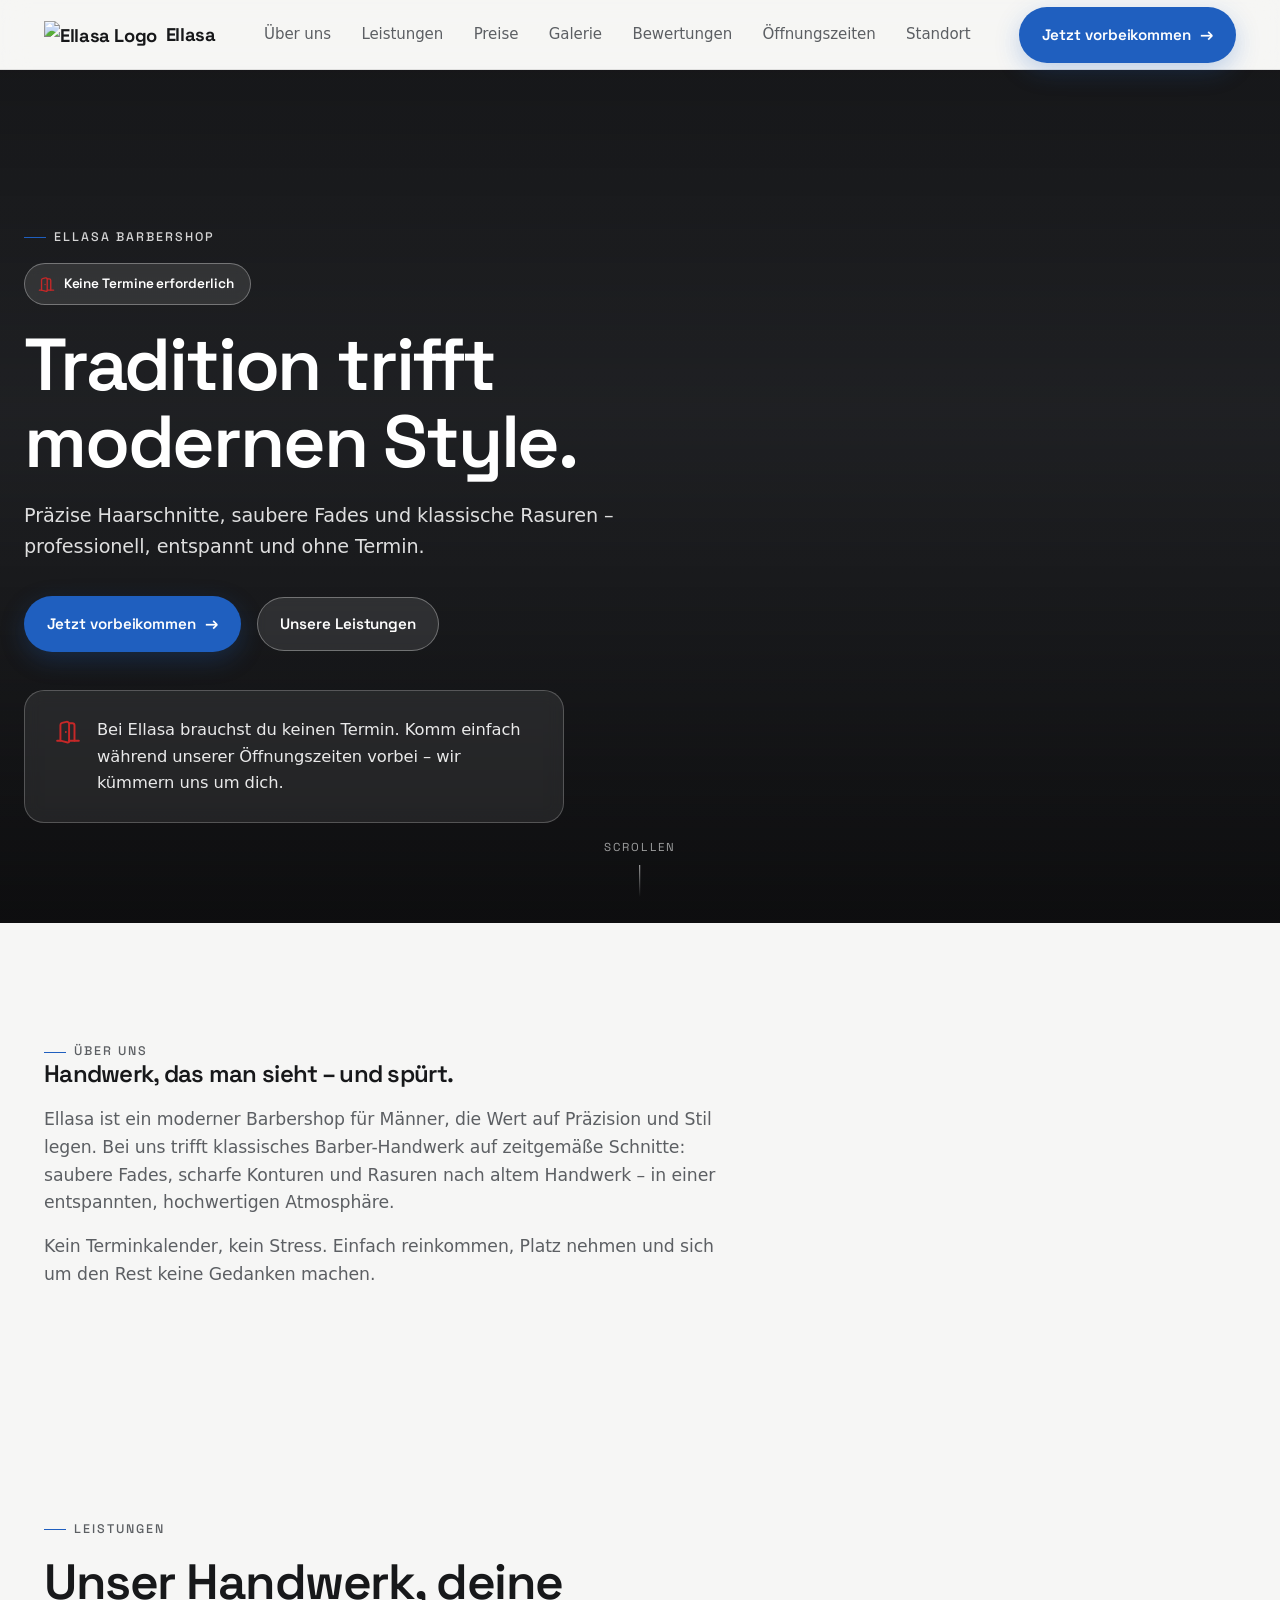
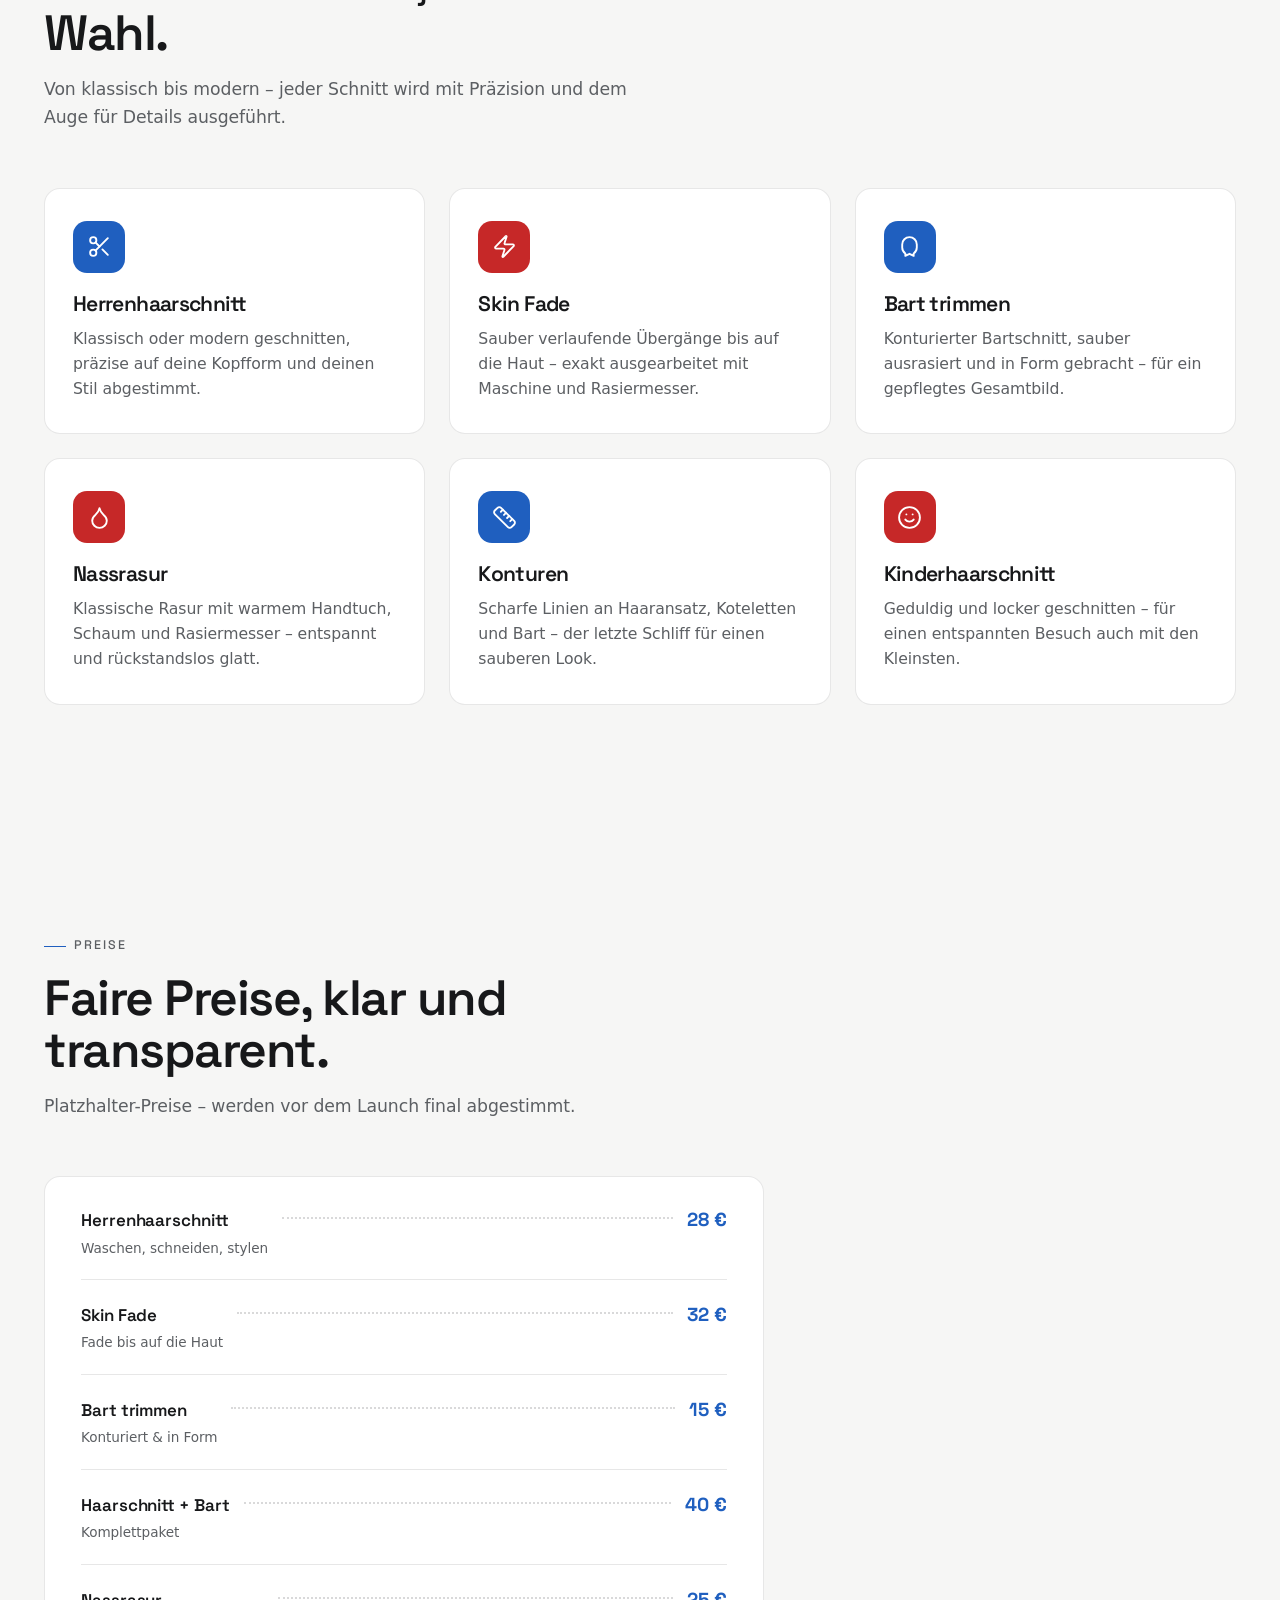
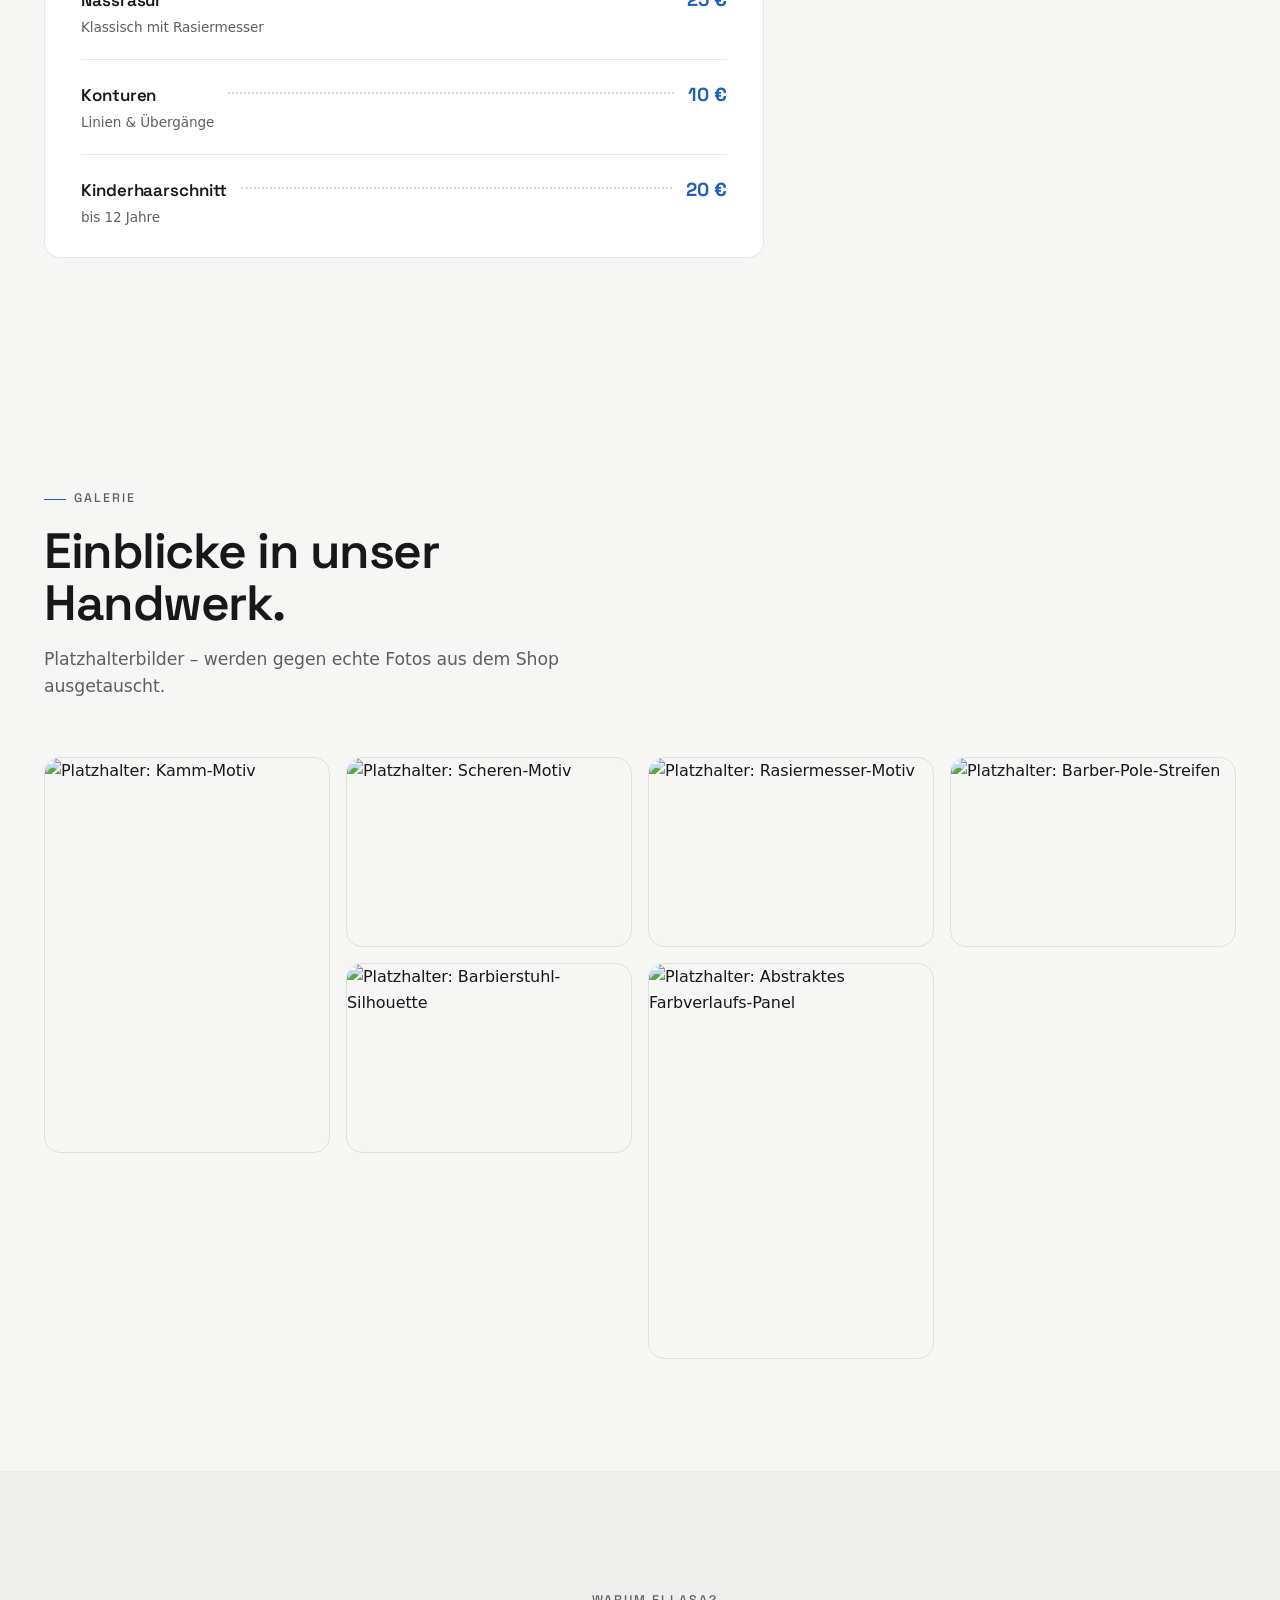
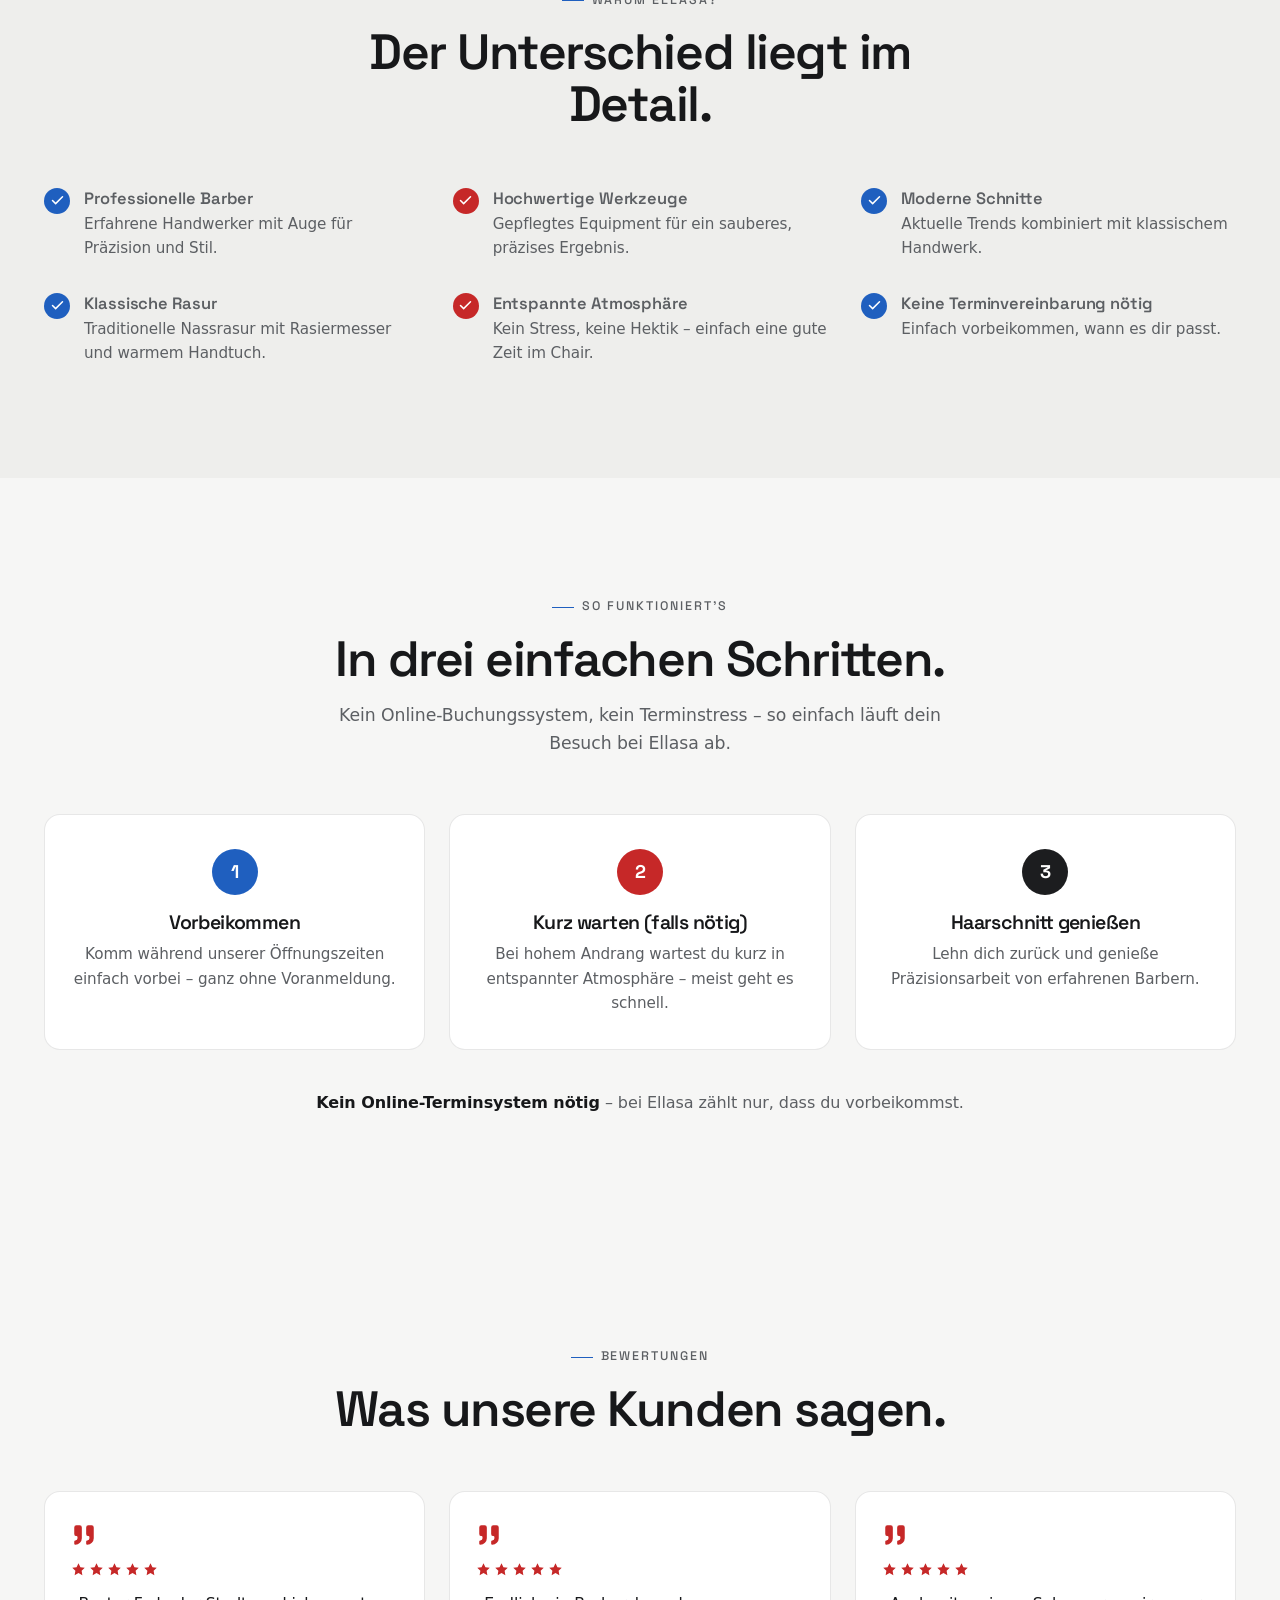
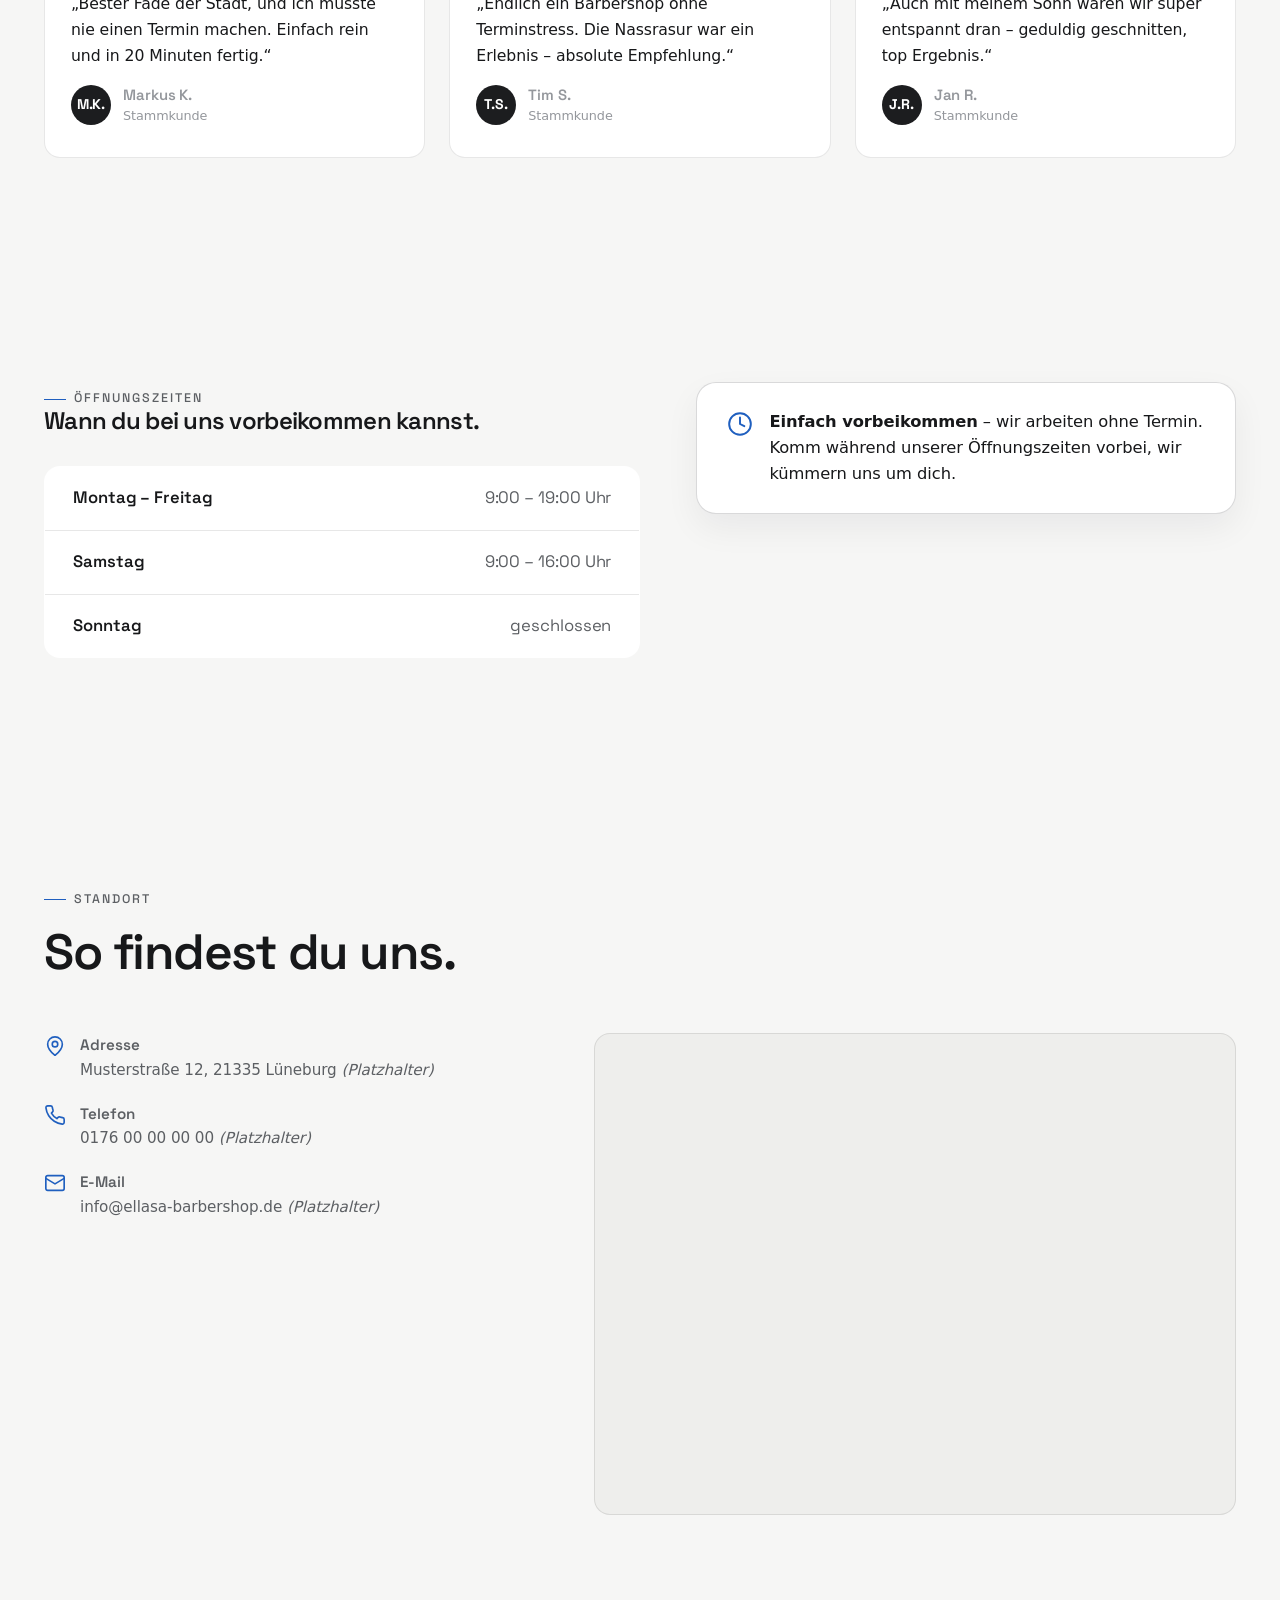
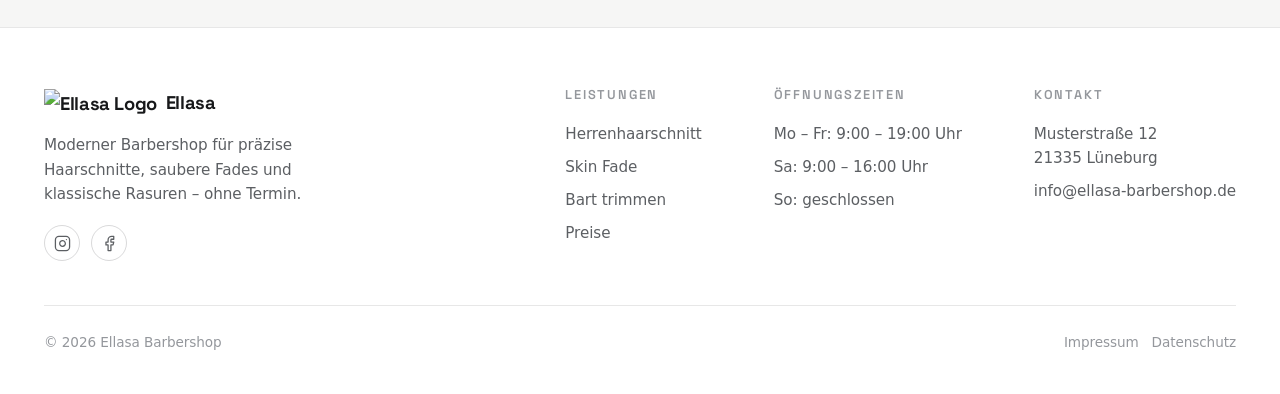
==== index.html @ fc869208 "Add files via upload" ====
<!doctype html>
<html lang="de">
<head>
<meta charset="utf-8" />
<meta name="viewport" content="width=device-width, initial-scale=1" />
<title>Ellasa Barbershop — Tradition trifft modernen Style</title>
<meta name="description" content="Ellasa Barbershop: präzise Haarschnitte, saubere Fades und klassische Rasuren. Professionell, entspannt und ohne Termin — einfach vorbeikommen." />
<!-- Link-only: verhindert, dass Suchmaschinen die Seite listen. Beim offiziellen Launch entfernen. -->
<meta name="robots" content="noindex, nofollow" />

<meta property="og:type" content="website" />
<meta property="og:title" content="Ellasa Barbershop — Tradition trifft modernen Style" />
<meta property="og:description" content="Präzise Haarschnitte, saubere Fades und klassische Rasuren — professionell, entspannt und ohne Termin." />

<link rel="preconnect" href="https://fonts.googleapis.com" />
<link rel="preconnect" href="https://fonts.gstatic.com" crossorigin />
<link href="https://fonts.googleapis.com/css2?family=Space+Grotesk:wght@400;500;600;700&display=swap" rel="stylesheet" />

<link rel="stylesheet" href="styles.css" />
</head>
<body>

<!-- NAV -->
<header class="nav" id="nav">
  <div class="wrap">
    <a href="#top" class="brand" aria-label="Ellasa — Startseite">
      <img class="brand-logo" src="assets/logo.svg" alt="Ellasa Logo" />
      <span>Ellasa</span>
    </a>
    <nav class="nav-links" id="nav-links" aria-label="Hauptnavigation">
      <a href="#ueber">Über uns</a>
      <a href="#leistungen">Leistungen</a>
      <a href="#preise">Preise</a>
      <a href="#galerie">Galerie</a>
      <a href="#bewertungen">Bewertungen</a>
      <a href="#oeffnungszeiten">Öffnungszeiten</a>
      <a href="#standort">Standort</a>
    </nav>
    <div class="nav-cta">
      <a href="#top" class="btn btn-primary" data-magnetic><span>Jetzt vorbeikommen</span> <span class="btn-arrow">&rarr;</span></a>
      <button class="nav-toggle" id="nav-toggle" aria-expanded="false" aria-controls="nav-links" aria-label="Menü öffnen">
        <svg class="icon-menu" viewBox="0 0 24 24" fill="none" stroke="currentColor" stroke-width="2" stroke-linecap="round" stroke-linejoin="round" aria-hidden="true"><line x1="4" y1="6" x2="20" y2="6"/><line x1="4" y1="12" x2="20" y2="12"/><line x1="4" y1="18" x2="20" y2="18"/></svg>
        <svg class="icon-x" viewBox="0 0 24 24" fill="none" stroke="currentColor" stroke-width="2" stroke-linecap="round" stroke-linejoin="round" aria-hidden="true"><line x1="18" y1="6" x2="6" y2="18"/><line x1="6" y1="6" x2="18" y2="18"/></svg>
      </button>
    </div>
  </div>
</header>

<!-- HERO -->
<section class="hero" id="top">
  <!-- Placeholder: replace assets/hero-barber.svg (in styles.css .hero-media) with a real photo -->
  <div class="hero-media" id="hero-media"></div>
  <div class="hero-scrim"></div>
  <div class="hero-content">
    <span class="eyebrow on-dark">Ellasa Barbershop</span>
    <div class="hero-badges">
      <span class="badge-walkin">
        <svg viewBox="0 0 24 24" fill="none" stroke="currentColor" stroke-width="1.9" stroke-linecap="round" stroke-linejoin="round" aria-hidden="true"><path d="M13 4h3a2 2 0 0 1 2 2v14"/><path d="M2 20h3"/><path d="M13 20h9"/><path d="M10 12v.01"/><path d="M13 4.562v16.157a1 1 0 0 1-1.242.97L5 20V5.562a2 2 0 0 1 1.515-1.94l4-1A2 2 0 0 1 13 4.561Z"/></svg>
        Keine Termine erforderlich
      </span>
    </div>
    <h1>Tradition trifft modernen Style.</h1>
    <p class="hero-sub">Präzise Haarschnitte, saubere Fades und klassische Rasuren – professionell, entspannt und ohne Termin.</p>
    <div class="hero-actions">
      <a href="#oeffnungszeiten" class="btn btn-primary" data-magnetic><span>Jetzt vorbeikommen</span> <span class="btn-arrow">&rarr;</span></a>
      <a href="#leistungen" class="btn btn-light">Unsere Leistungen</a>
    </div>
    <div class="callout callout-dark">
      <svg viewBox="0 0 24 24" fill="none" stroke="currentColor" stroke-width="1.8" stroke-linecap="round" stroke-linejoin="round" aria-hidden="true"><path d="M13 4h3a2 2 0 0 1 2 2v14"/><path d="M2 20h3"/><path d="M13 20h9"/><path d="M10 12v.01"/><path d="M13 4.562v16.157a1 1 0 0 1-1.242.97L5 20V5.562a2 2 0 0 1 1.515-1.94l4-1A2 2 0 0 1 13 4.561Z"/></svg>
      <p>Bei Ellasa brauchst du keinen Termin. Komm einfach während unserer Öffnungszeiten vorbei – wir kümmern uns um dich.</p>
    </div>
  </div>
  <div class="hero-scrollcue" aria-hidden="true">Scrollen<span></span></div>
</section>

<!-- ÜBER ELLASA -->
<section id="ueber">
  <div class="wrap">
    <div class="intro-narrow reveal">
      <span class="eyebrow">Über uns</span>
      <h2>Handwerk, das man sieht – und spürt.</h2>
      <p>Ellasa ist ein moderner Barbershop für Männer, die Wert auf Präzision und Stil legen. Bei uns trifft klassisches Barber-Handwerk auf zeitgemäße Schnitte: saubere Fades, scharfe Konturen und Rasuren nach altem Handwerk – in einer entspannten, hochwertigen Atmosphäre.</p>
      <p>Kein Terminkalender, kein Stress. Einfach reinkommen, Platz nehmen und sich um den Rest keine Gedanken machen.</p>
    </div>
  </div>
</section>

<!-- UNSERE LEISTUNGEN -->
<section id="leistungen">
  <div class="wrap">
    <div class="sec-head reveal">
      <span class="eyebrow">Leistungen</span>
      <h2>Unser Handwerk, deine Wahl.</h2>
      <p>Von klassisch bis modern – jeder Schnitt wird mit Präzision und dem Auge für Details ausgeführt.</p>
    </div>
    <div class="services-grid">
      <article class="service-card reveal">
        <div class="icon-tile tile-blue"><svg viewBox="0 0 24 24" fill="none" stroke="currentColor" stroke-width="1.8" stroke-linecap="round" stroke-linejoin="round" aria-hidden="true"><circle cx="6" cy="6" r="3"/><path d="M8.12 8.12 12 12"/><path d="M20 4 8.12 15.88"/><circle cx="6" cy="18" r="3"/><path d="M14.8 14.8 20 20"/></svg></div>
        <h3>Herrenhaarschnitt</h3>
        <p>Klassisch oder modern geschnitten, präzise auf deine Kopfform und deinen Stil abgestimmt.</p>
      </article>
      <article class="service-card reveal">
        <div class="icon-tile tile-red"><svg viewBox="0 0 24 24" fill="none" stroke="currentColor" stroke-width="1.8" stroke-linecap="round" stroke-linejoin="round" aria-hidden="true"><path d="M4 14a1 1 0 0 1-.78-1.63l9.9-10.2a.5.5 0 0 1 .86.46l-1.92 6.02A1 1 0 0 0 13 10h7a1 1 0 0 1 .78 1.63l-9.9 10.2a.5.5 0 0 1-.86-.46l1.92-6.02A1 1 0 0 0 11 14z"/></svg></div>
        <h3>Skin Fade</h3>
        <p>Sauber verlaufende Übergänge bis auf die Haut – exakt ausgearbeitet mit Maschine und Rasiermesser.</p>
      </article>
      <article class="service-card reveal">
        <div class="icon-tile tile-blue"><svg viewBox="0 0 24 24" fill="none" stroke="currentColor" stroke-width="1.8" stroke-linecap="round" stroke-linejoin="round" aria-hidden="true"><path d="M12 3a7 7 0 0 1 7 7v3a7 7 0 0 1-3 5.74V21l-4-2-4 2v-2.26A7 7 0 0 1 5 13v-3a7 7 0 0 1 7-7Z"/></svg></div>
        <h3>Bart trimmen</h3>
        <p>Konturierter Bartschnitt, sauber ausrasiert und in Form gebracht – für ein gepflegtes Gesamtbild.</p>
      </article>
      <article class="service-card reveal">
        <div class="icon-tile tile-red"><svg viewBox="0 0 24 24" fill="none" stroke="currentColor" stroke-width="1.8" stroke-linecap="round" stroke-linejoin="round" aria-hidden="true"><path d="M12 22a7 7 0 0 0 7-7c0-2-1-3.9-3-5.5s-3.5-4-4-6.5c-.5 2.5-2 4.9-4 6.5C6 11.1 5 13 5 15a7 7 0 0 0 7 7z"/></svg></div>
        <h3>Nassrasur</h3>
        <p>Klassische Rasur mit warmem Handtuch, Schaum und Rasiermesser – entspannt und rückstandslos glatt.</p>
      </article>
      <article class="service-card reveal">
        <div class="icon-tile tile-blue"><svg viewBox="0 0 24 24" fill="none" stroke="currentColor" stroke-width="1.8" stroke-linecap="round" stroke-linejoin="round" aria-hidden="true"><path d="M21.3 15.3a2.4 2.4 0 0 1 0 3.4l-2.6 2.6a2.4 2.4 0 0 1-3.4 0L2.7 8.7a2.4 2.4 0 0 1 0-3.4l2.6-2.6a2.4 2.4 0 0 1 3.4 0Z"/><path d="m14.5 12.5 2-2"/><path d="m11.5 9.5 2-2"/><path d="m8.5 6.5 2-2"/><path d="m17.5 15.5 2-2"/></svg></div>
        <h3>Konturen</h3>
        <p>Scharfe Linien an Haaransatz, Koteletten und Bart – der letzte Schliff für einen sauberen Look.</p>
      </article>
      <article class="service-card reveal">
        <div class="icon-tile tile-red"><svg viewBox="0 0 24 24" fill="none" stroke="currentColor" stroke-width="1.8" stroke-linecap="round" stroke-linejoin="round" aria-hidden="true"><circle cx="12" cy="12" r="10"/><path d="M8 14s1.5 2 4 2 4-2 4-2"/><line x1="9" y1="9" x2="9.01" y2="9"/><line x1="15" y1="9" x2="15.01" y2="9"/></svg></div>
        <h3>Kinderhaarschnitt</h3>
        <p>Geduldig und locker geschnitten – für einen entspannten Besuch auch mit den Kleinsten.</p>
      </article>
    </div>
  </div>
</section>

<!-- PREISE -->
<section id="preise">
  <div class="wrap">
    <div class="sec-head reveal">
      <span class="eyebrow">Preise</span>
      <h2>Faire Preise, klar und transparent.</h2>
      <p>Platzhalter-Preise – werden vor dem Launch final abgestimmt.</p>
    </div>
    <div class="price-list reveal">
      <div class="price-row">
        <span class="price-name">Herrenhaarschnitt<small>Waschen, schneiden, stylen</small></span>
        <span class="price-fill"></span>
        <span class="price-amount">28 €</span>
      </div>
      <div class="price-row">
        <span class="price-name">Skin Fade<small>Fade bis auf die Haut</small></span>
        <span class="price-fill"></span>
        <span class="price-amount">32 €</span>
      </div>
      <div class="price-row">
        <span class="price-name">Bart trimmen<small>Konturiert &amp; in Form</small></span>
        <span class="price-fill"></span>
        <span class="price-amount">15 €</span>
      </div>
      <div class="price-row">
        <span class="price-name">Haarschnitt + Bart<small>Komplettpaket</small></span>
        <span class="price-fill"></span>
        <span class="price-amount">40 €</span>
      </div>
      <div class="price-row">
        <span class="price-name">Nassrasur<small>Klassisch mit Rasiermesser</small></span>
        <span class="price-fill"></span>
        <span class="price-amount">25 €</span>
      </div>
      <div class="price-row">
        <span class="price-name">Konturen<small>Linien &amp; Übergänge</small></span>
        <span class="price-fill"></span>
        <span class="price-amount">10 €</span>
      </div>
      <div class="price-row">
        <span class="price-name">Kinderhaarschnitt<small>bis 12 Jahre</small></span>
        <span class="price-fill"></span>
        <span class="price-amount">20 €</span>
      </div>
    </div>
  </div>
</section>

<!-- GALERIE -->
<section id="galerie">
  <div class="wrap">
    <div class="sec-head reveal">
      <span class="eyebrow">Galerie</span>
      <h2>Einblicke in unser Handwerk.</h2>
      <p>Platzhalterbilder – werden gegen echte Fotos aus dem Shop ausgetauscht.</p>
    </div>
    <!-- Placeholder: swap assets/gallery-1.svg … gallery-6.svg for real photography -->
    <div class="gallery-grid reveal">
      <img class="gallery-item" src="assets/gallery-1.svg" alt="Platzhalter: Kamm-Motiv" loading="lazy" />
      <img class="gallery-item" src="assets/gallery-2.svg" alt="Platzhalter: Scheren-Motiv" loading="lazy" />
      <img class="gallery-item" src="assets/gallery-3.svg" alt="Platzhalter: Rasiermesser-Motiv" loading="lazy" />
      <img class="gallery-item" src="assets/gallery-4.svg" alt="Platzhalter: Barber-Pole-Streifen" loading="lazy" />
      <img class="gallery-item" src="assets/gallery-5.svg" alt="Platzhalter: Barbierstuhl-Silhouette" loading="lazy" />
      <img class="gallery-item" src="assets/gallery-6.svg" alt="Platzhalter: Abstraktes Farbverlaufs-Panel" loading="lazy" />
    </div>
  </div>
</section>

<!-- WARUM ELLASA -->
<section id="warum" class="band-light">
  <div class="wrap">
    <div class="sec-head center reveal">
      <span class="eyebrow">Warum Ellasa?</span>
      <h2>Der Unterschied liegt im Detail.</h2>
    </div>
    <div class="benefit-grid">
      <div class="benefit reveal">
        <span class="tick"><svg viewBox="0 0 24 24" fill="none" stroke="currentColor" stroke-width="2.4" stroke-linecap="round" stroke-linejoin="round" aria-hidden="true"><path d="M20 6 9 17l-5-5"/></svg></span>
        <span><b>Professionelle Barber</b><span>Erfahrene Handwerker mit Auge für Präzision und Stil.</span></span>
      </div>
      <div class="benefit reveal">
        <span class="tick"><svg viewBox="0 0 24 24" fill="none" stroke="currentColor" stroke-width="2.4" stroke-linecap="round" stroke-linejoin="round" aria-hidden="true"><path d="M20 6 9 17l-5-5"/></svg></span>
        <span><b>Hochwertige Werkzeuge</b><span>Gepflegtes Equipment für ein sauberes, präzises Ergebnis.</span></span>
      </div>
      <div class="benefit reveal">
        <span class="tick"><svg viewBox="0 0 24 24" fill="none" stroke="currentColor" stroke-width="2.4" stroke-linecap="round" stroke-linejoin="round" aria-hidden="true"><path d="M20 6 9 17l-5-5"/></svg></span>
        <span><b>Moderne Schnitte</b><span>Aktuelle Trends kombiniert mit klassischem Handwerk.</span></span>
      </div>
      <div class="benefit reveal">
        <span class="tick"><svg viewBox="0 0 24 24" fill="none" stroke="currentColor" stroke-width="2.4" stroke-linecap="round" stroke-linejoin="round" aria-hidden="true"><path d="M20 6 9 17l-5-5"/></svg></span>
        <span><b>Klassische Rasur</b><span>Traditionelle Nassrasur mit Rasiermesser und warmem Handtuch.</span></span>
      </div>
      <div class="benefit reveal">
        <span class="tick"><svg viewBox="0 0 24 24" fill="none" stroke="currentColor" stroke-width="2.4" stroke-linecap="round" stroke-linejoin="round" aria-hidden="true"><path d="M20 6 9 17l-5-5"/></svg></span>
        <span><b>Entspannte Atmosphäre</b><span>Kein Stress, keine Hektik – einfach eine gute Zeit im Chair.</span></span>
      </div>
      <div class="benefit reveal">
        <span class="tick"><svg viewBox="0 0 24 24" fill="none" stroke="currentColor" stroke-width="2.4" stroke-linecap="round" stroke-linejoin="round" aria-hidden="true"><path d="M20 6 9 17l-5-5"/></svg></span>
        <span><b>Keine Terminvereinbarung nötig</b><span>Einfach vorbeikommen, wann es dir passt.</span></span>
      </div>
    </div>
  </div>
</section>

<!-- SO FUNKTIONIERT'S -->
<section id="ablauf">
  <div class="wrap">
    <div class="sec-head center reveal">
      <span class="eyebrow">So funktioniert's</span>
      <h2>In drei einfachen Schritten.</h2>
      <p>Kein Online-Buchungssystem, kein Terminstress – so einfach läuft dein Besuch bei Ellasa ab.</p>
    </div>
    <div class="steps-grid">
      <div class="step reveal">
        <div class="step-num">1</div>
        <h3>Vorbeikommen</h3>
        <p>Komm während unserer Öffnungszeiten einfach vorbei – ganz ohne Voranmeldung.</p>
      </div>
      <div class="step reveal">
        <div class="step-num">2</div>
        <h3>Kurz warten (falls nötig)</h3>
        <p>Bei hohem Andrang wartest du kurz in entspannter Atmosphäre – meist geht es schnell.</p>
      </div>
      <div class="step reveal">
        <div class="step-num">3</div>
        <h3>Haarschnitt genießen</h3>
        <p>Lehn dich zurück und genieße Präzisionsarbeit von erfahrenen Barbern.</p>
      </div>
    </div>
    <p class="steps-note reveal"><strong>Kein Online-Terminsystem nötig</strong> – bei Ellasa zählt nur, dass du vorbeikommst.</p>
  </div>
</section>

<!-- KUNDENBEWERTUNGEN -->
<section id="bewertungen">
  <div class="wrap">
    <div class="sec-head center reveal">
      <span class="eyebrow">Bewertungen</span>
      <h2>Was unsere Kunden sagen.</h2>
    </div>
    <div class="testimonial-grid">
      <article class="testimonial-card reveal">
        <svg class="quote-mark" viewBox="0 0 24 24" fill="currentColor" aria-hidden="true"><path d="M16 3a2 2 0 0 0-2 2v6a2 2 0 0 0 2 2 1 1 0 0 1 1 1v1a2 2 0 0 1-2 2 1 1 0 0 0-1 1v2a1 1 0 0 0 1 1 6 6 0 0 0 6-6V5a2 2 0 0 0-2-2z"/><path d="M5 3a2 2 0 0 0-2 2v6a2 2 0 0 0 2 2 1 1 0 0 1 1 1v1a2 2 0 0 1-2 2 1 1 0 0 0-1 1v2a1 1 0 0 0 1 1 6 6 0 0 0 6-6V5a2 2 0 0 0-2-2z"/></svg>
        <div class="stars" aria-hidden="true">
          <svg viewBox="0 0 24 24"><polygon points="12 2 15.09 8.26 22 9.27 17 14.14 18.18 21.02 12 17.77 5.82 21.02 7 14.14 2 9.27 8.91 8.26 12 2"/></svg>
          <svg viewBox="0 0 24 24"><polygon points="12 2 15.09 8.26 22 9.27 17 14.14 18.18 21.02 12 17.77 5.82 21.02 7 14.14 2 9.27 8.91 8.26 12 2"/></svg>
          <svg viewBox="0 0 24 24"><polygon points="12 2 15.09 8.26 22 9.27 17 14.14 18.18 21.02 12 17.77 5.82 21.02 7 14.14 2 9.27 8.91 8.26 12 2"/></svg>
          <svg viewBox="0 0 24 24"><polygon points="12 2 15.09 8.26 22 9.27 17 14.14 18.18 21.02 12 17.77 5.82 21.02 7 14.14 2 9.27 8.91 8.26 12 2"/></svg>
          <svg viewBox="0 0 24 24"><polygon points="12 2 15.09 8.26 22 9.27 17 14.14 18.18 21.02 12 17.77 5.82 21.02 7 14.14 2 9.27 8.91 8.26 12 2"/></svg>
        </div>
        <p class="quote">„Bester Fade der Stadt, und ich musste nie einen Termin machen. Einfach rein und in 20 Minuten fertig.“</p>
        <div class="testimonial-author">
          <span class="avatar">M.K.</span>
          <span><b>Markus K.</b><span>Stammkunde</span></span>
        </div>
      </article>
      <article class="testimonial-card reveal">
        <svg class="quote-mark" viewBox="0 0 24 24" fill="currentColor" aria-hidden="true"><path d="M16 3a2 2 0 0 0-2 2v6a2 2 0 0 0 2 2 1 1 0 0 1 1 1v1a2 2 0 0 1-2 2 1 1 0 0 0-1 1v2a1 1 0 0 0 1 1 6 6 0 0 0 6-6V5a2 2 0 0 0-2-2z"/><path d="M5 3a2 2 0 0 0-2 2v6a2 2 0 0 0 2 2 1 1 0 0 1 1 1v1a2 2 0 0 1-2 2 1 1 0 0 0-1 1v2a1 1 0 0 0 1 1 6 6 0 0 0 6-6V5a2 2 0 0 0-2-2z"/></svg>
        <div class="stars" aria-hidden="true">
          <svg viewBox="0 0 24 24"><polygon points="12 2 15.09 8.26 22 9.27 17 14.14 18.18 21.02 12 17.77 5.82 21.02 7 14.14 2 9.27 8.91 8.26 12 2"/></svg>
          <svg viewBox="0 0 24 24"><polygon points="12 2 15.09 8.26 22 9.27 17 14.14 18.18 21.02 12 17.77 5.82 21.02 7 14.14 2 9.27 8.91 8.26 12 2"/></svg>
          <svg viewBox="0 0 24 24"><polygon points="12 2 15.09 8.26 22 9.27 17 14.14 18.18 21.02 12 17.77 5.82 21.02 7 14.14 2 9.27 8.91 8.26 12 2"/></svg>
          <svg viewBox="0 0 24 24"><polygon points="12 2 15.09 8.26 22 9.27 17 14.14 18.18 21.02 12 17.77 5.82 21.02 7 14.14 2 9.27 8.91 8.26 12 2"/></svg>
          <svg viewBox="0 0 24 24"><polygon points="12 2 15.09 8.26 22 9.27 17 14.14 18.18 21.02 12 17.77 5.82 21.02 7 14.14 2 9.27 8.91 8.26 12 2"/></svg>
        </div>
        <p class="quote">„Endlich ein Barbershop ohne Terminstress. Die Nassrasur war ein Erlebnis – absolute Empfehlung.“</p>
        <div class="testimonial-author">
          <span class="avatar">T.S.</span>
          <span><b>Tim S.</b><span>Stammkunde</span></span>
        </div>
      </article>
      <article class="testimonial-card reveal">
        <svg class="quote-mark" viewBox="0 0 24 24" fill="currentColor" aria-hidden="true"><path d="M16 3a2 2 0 0 0-2 2v6a2 2 0 0 0 2 2 1 1 0 0 1 1 1v1a2 2 0 0 1-2 2 1 1 0 0 0-1 1v2a1 1 0 0 0 1 1 6 6 0 0 0 6-6V5a2 2 0 0 0-2-2z"/><path d="M5 3a2 2 0 0 0-2 2v6a2 2 0 0 0 2 2 1 1 0 0 1 1 1v1a2 2 0 0 1-2 2 1 1 0 0 0-1 1v2a1 1 0 0 0 1 1 6 6 0 0 0 6-6V5a2 2 0 0 0-2-2z"/></svg>
        <div class="stars" aria-hidden="true">
          <svg viewBox="0 0 24 24"><polygon points="12 2 15.09 8.26 22 9.27 17 14.14 18.18 21.02 12 17.77 5.82 21.02 7 14.14 2 9.27 8.91 8.26 12 2"/></svg>
          <svg viewBox="0 0 24 24"><polygon points="12 2 15.09 8.26 22 9.27 17 14.14 18.18 21.02 12 17.77 5.82 21.02 7 14.14 2 9.27 8.91 8.26 12 2"/></svg>
          <svg viewBox="0 0 24 24"><polygon points="12 2 15.09 8.26 22 9.27 17 14.14 18.18 21.02 12 17.77 5.82 21.02 7 14.14 2 9.27 8.91 8.26 12 2"/></svg>
          <svg viewBox="0 0 24 24"><polygon points="12 2 15.09 8.26 22 9.27 17 14.14 18.18 21.02 12 17.77 5.82 21.02 7 14.14 2 9.27 8.91 8.26 12 2"/></svg>
          <svg viewBox="0 0 24 24"><polygon points="12 2 15.09 8.26 22 9.27 17 14.14 18.18 21.02 12 17.77 5.82 21.02 7 14.14 2 9.27 8.91 8.26 12 2"/></svg>
        </div>
        <p class="quote">„Auch mit meinem Sohn waren wir super entspannt dran – geduldig geschnitten, top Ergebnis.“</p>
        <div class="testimonial-author">
          <span class="avatar">J.R.</span>
          <span><b>Jan R.</b><span>Stammkunde</span></span>
        </div>
      </article>
    </div>
  </div>
</section>

<!-- ÖFFNUNGSZEITEN -->
<section id="oeffnungszeiten">
  <div class="wrap">
    <div class="hours-layout">
      <div class="reveal">
        <span class="eyebrow">Öffnungszeiten</span>
        <h2>Wann du bei uns vorbeikommen kannst.</h2>
        <table class="hours-table" style="margin-top:2rem">
          <tr><td>Montag – Freitag</td><td>9:00 – 19:00 Uhr</td></tr>
          <tr><td>Samstag</td><td>9:00 – 16:00 Uhr</td></tr>
          <tr><td>Sonntag</td><td>geschlossen</td></tr>
        </table>
      </div>
      <div class="callout callout-light reveal">
        <svg viewBox="0 0 24 24" fill="none" stroke="currentColor" stroke-width="1.8" stroke-linecap="round" stroke-linejoin="round" aria-hidden="true"><circle cx="12" cy="12" r="10"/><polyline points="12 6 12 12 16 14"/></svg>
        <p><strong>Einfach vorbeikommen</strong> – wir arbeiten ohne Termin. Komm während unserer Öffnungszeiten vorbei, wir kümmern uns um dich.</p>
      </div>
    </div>
  </div>
</section>

<!-- STANDORT -->
<section id="standort">
  <div class="wrap">
    <div class="sec-head reveal">
      <span class="eyebrow">Standort</span>
      <h2>So findest du uns.</h2>
    </div>
    <div class="location-layout">
      <div class="location-info reveal">
        <div class="row">
          <svg viewBox="0 0 24 24" fill="none" stroke="currentColor" stroke-width="1.8" stroke-linecap="round" stroke-linejoin="round" aria-hidden="true"><path d="M20 10c0 4.993-5.539 10.193-7.399 11.799a1 1 0 0 1-1.202 0C9.539 20.193 4 14.993 4 10a8 8 0 0 1 16 0"/><circle cx="12" cy="10" r="3"/></svg>
          <span><b>Adresse</b><span>Musterstraße 12, 21335 Lüneburg <em>(Platzhalter)</em></span></span>
        </div>
        <div class="row">
          <svg viewBox="0 0 24 24" fill="none" stroke="currentColor" stroke-width="1.8" stroke-linecap="round" stroke-linejoin="round" aria-hidden="true"><path d="M22 16.92v3a2 2 0 0 1-2.18 2 19.79 19.79 0 0 1-8.63-3.07 19.5 19.5 0 0 1-6-6 19.79 19.79 0 0 1-3.07-8.67A2 2 0 0 1 4.11 2h3a2 2 0 0 1 2 1.72c.13.96.36 1.9.7 2.81a2 2 0 0 1-.45 2.11L8.09 9.91a16 16 0 0 0 6 6l1.27-1.27a2 2 0 0 1 2.11-.45c.9.34 1.85.57 2.81.7A2 2 0 0 1 22 16.92Z"/></svg>
          <span><b>Telefon</b><span>0176 00 00 00 00 <em>(Platzhalter)</em></span></span>
        </div>
        <div class="row">
          <svg viewBox="0 0 24 24" fill="none" stroke="currentColor" stroke-width="1.8" stroke-linecap="round" stroke-linejoin="round" aria-hidden="true"><rect x="2" y="4" width="20" height="16" rx="2"/><path d="m22 7-10 6L2 7"/></svg>
          <span><b>E-Mail</b><span>info@ellasa-barbershop.de <em>(Platzhalter)</em></span></span>
        </div>
      </div>
      <!-- Placeholder: replace query in the Maps URL with the real address once available -->
      <div class="map-embed reveal">
        <iframe src="https://www.google.com/maps?q=Musterstra%C3%9Fe+12,+21335+L%C3%BCneburg&output=embed" title="Standort von Ellasa Barbershop" loading="lazy" referrerpolicy="no-referrer-when-downgrade"></iframe>
      </div>
    </div>
  </div>
</section>

<!-- FOOTER -->
<footer>
  <div class="wrap">
    <div class="foot-top">
      <div class="foot-brand">
        <a href="#top" class="brand" aria-label="Ellasa — Startseite">
          <img class="brand-logo" src="assets/logo.svg" alt="Ellasa Logo" />
          <span>Ellasa</span>
        </a>
        <p>Moderner Barbershop für präzise Haarschnitte, saubere Fades und klassische Rasuren – ohne Termin.</p>
        <div class="foot-social">
          <a href="#" rel="noopener" aria-label="Ellasa auf Instagram"><svg viewBox="0 0 24 24" fill="none" stroke="currentColor" stroke-width="1.8" stroke-linecap="round" stroke-linejoin="round" aria-hidden="true"><rect x="2" y="2" width="20" height="20" rx="5" ry="5"/><path d="M16 11.37A4 4 0 1 1 12.63 8 4 4 0 0 1 16 11.37z"/><line x1="17.5" y1="6.5" x2="17.51" y2="6.5"/></svg></a>
          <a href="#" rel="noopener" aria-label="Ellasa auf Facebook"><svg viewBox="0 0 24 24" fill="none" stroke="currentColor" stroke-width="1.8" stroke-linecap="round" stroke-linejoin="round" aria-hidden="true"><path d="M18 2h-3a5 5 0 0 0-5 5v3H7v4h3v8h4v-8h3l1-4h-4V7a1 1 0 0 1 1-1h3z"/></svg></a>
        </div>
      </div>
      <div class="foot-cols">
        <div class="foot-col">
          <h4>Leistungen</h4>
          <a href="#leistungen">Herrenhaarschnitt</a>
          <a href="#leistungen">Skin Fade</a>
          <a href="#leistungen">Bart trimmen</a>
          <a href="#preise">Preise</a>
        </div>
        <div class="foot-col">
          <h4>Öffnungszeiten</h4>
          <p>Mo – Fr: 9:00 – 19:00 Uhr</p>
          <p>Sa: 9:00 – 16:00 Uhr</p>
          <p>So: geschlossen</p>
        </div>
        <div class="foot-col">
          <h4>Kontakt</h4>
          <p>Musterstraße 12<br>21335 Lüneburg</p>
          <a href="mailto:info@ellasa-barbershop.de">info@ellasa-barbershop.de</a>
        </div>
      </div>
    </div>
    <div class="foot-bottom">
      <span>© 2026 Ellasa Barbershop</span>
      <span><a href="impressum.html">Impressum</a> &nbsp; <a href="datenschutz.html">Datenschutz</a></span>
    </div>
  </div>
</footer>

<script src="app.js"></script>
</body>
</html>
---- styles.css ----
/* ============================================================
   Ellasa — Barbershop
   Design system (forked from the house style used across the sites,
   see bahn-bildung-nord/styles.css).
   Theme: LIGHT page, DARK hero only — every other section is light.
   Accents: TWO — barber-blue is the PRIMARY accent used everywhere
   siblings use their one accent (buttons, links, focus, eyebrow rule).
   barber-red is a SECONDARY, sparing highlight used only at named
   touchpoints (alternating icon-tiles, step numbers, star ratings,
   quote marks) — never as a page-wide recurring color.
   Fonts: Space Grotesk (display) + system sans (body).
   ============================================================ */

:root{
  --bg:          #f6f6f5;   /* light neutral off-white — page body */
  --bg-2:        #ffffff;   /* elevated surface / cards */
  --bg-3:        #eeeeec;   /* tinted light band */
  --ink:         #1c1d1f;   /* anthracite — hero + footer-brand only */
  --text:        #17181a;
  --muted:       #5c5f63;
  --muted-2:     #94979c;
  --line:        rgba(23,24,26,.10);
  --line-2:      rgba(23,24,26,.16);

  --accent:      #1F5FBF;   /* barber-blue — primary accent */
  --accent-hover:#184b96;
  --accent-ink:  #ffffff;

  --accent-2:      #C62828; /* barber-red — secondary, sparing accent */
  --accent-2-hover:#a81f1f;
  --accent-2-ink:  #ffffff;

  --steel:       #2b2d31;   /* deep steel for hero texture */
  --radius:      16px;
  --radius-sm:   10px;
  --maxw:        1240px;
  --ease:        cubic-bezier(.16,1,.3,1);
  --sans:        system-ui, -apple-system, "Segoe UI", Roboto, Helvetica, Arial, sans-serif;
  --display:     "Space Grotesk", var(--sans);
}

*{ box-sizing:border-box; }
html{ scroll-behavior:smooth; -webkit-text-size-adjust:100%; }
body{
  margin:0; background:var(--bg); color:var(--text);
  font-family:var(--sans); font-size:16px; line-height:1.6; letter-spacing:-.005em;
  -webkit-font-smoothing:antialiased; overflow-x:hidden;
}
h1,h2,h3,h4{ font-family:var(--display); font-weight:600; line-height:1.04; letter-spacing:-.03em; margin:0; }
p{ margin:0; }
a{ color:inherit; text-decoration:none; }
img,svg,video,iframe{ display:block; max-width:100%; }
.wrap{ width:100%; max-width:var(--maxw); margin:0 auto; padding:0 24px; }
.muted{ color:var(--muted); }
.accent{ color:var(--accent); }
section[id]{ scroll-margin-top:88px; }

/* ---------- buttons (pill) ---------- */
.btn{
  display:inline-flex; align-items:center; gap:.55rem;
  font-family:var(--display); font-weight:600; font-size:.95rem;
  padding:.85rem 1.4rem; border-radius:999px; border:1px solid transparent; cursor:pointer;
  transition:transform .18s var(--ease), background .2s var(--ease), color .2s var(--ease), border-color .2s var(--ease);
  will-change:transform; white-space:nowrap;
}
.btn:active{ transform:translateY(1px) scale(.985); }
.btn-primary{ background:var(--accent); color:var(--accent-ink); box-shadow:0 8px 24px rgba(31,95,191,.26); }
.btn-primary:hover{ background:var(--accent-hover); }
.btn-ghost{ background:transparent; color:var(--text); border-color:var(--line-2); }
.btn-ghost:hover{ border-color:var(--text); }
.btn-light{ background:rgba(255,255,255,.10); color:#fff; border-color:rgba(255,255,255,.32); backdrop-filter:blur(4px); }
.btn-light:hover{ background:rgba(255,255,255,.18); border-color:#fff; }
.btn-arrow{ font-size:1.1em; transition:transform .2s var(--ease); }
.btn:hover .btn-arrow{ transform:translateX(3px); }

/* ---------- eyebrow ---------- */
.eyebrow{
  display:inline-flex; align-items:center; gap:.5rem;
  font-family:var(--display); font-size:.78rem; font-weight:500;
  letter-spacing:.16em; text-transform:uppercase; color:var(--muted);
}
.eyebrow::before{ content:""; width:22px; height:1px; background:var(--accent); }
.eyebrow.on-dark{ color:rgba(255,255,255,.82); }

/* ---------- walk-in badge (recurring differentiator) ---------- */
.badge-walkin{
  display:inline-flex; align-items:center; gap:.55rem;
  background:rgba(255,255,255,.10); border:1px solid rgba(255,255,255,.32);
  backdrop-filter:blur(6px); -webkit-backdrop-filter:blur(6px);
  color:#fff; padding:.55rem 1.05rem 0.55rem .8rem; border-radius:999px;
  font-family:var(--display); font-weight:600; font-size:.85rem;
}
.badge-walkin svg{ width:17px; height:17px; color:var(--accent-2); flex:0 0 auto; }
.badge-walkin.on-light{
  background:var(--bg-2); border-color:var(--line-2); color:var(--text);
  box-shadow:0 8px 20px rgba(20,24,28,.06);
}
.badge-walkin.on-light svg{ color:var(--accent); }

/* ---------- callout (the "kein Termin nötig" box, reused on light + dark) ---------- */
.callout{
  border-radius:calc(var(--radius) + 4px);
  padding:26px 30px; display:flex; gap:16px; align-items:flex-start;
}
.callout svg{ width:26px; height:26px; flex:0 0 auto; margin-top:2px; }
.callout p{ font-size:1.02rem; line-height:1.6; }
.callout-dark{
  background:rgba(255,255,255,.08); border:1px solid rgba(255,255,255,.22);
  backdrop-filter:blur(8px); -webkit-backdrop-filter:blur(8px); color:#fff;
}
.callout-dark svg{ color:var(--accent-2); }
.callout-dark p{ color:rgba(255,255,255,.9); }
.callout-light{
  background:var(--bg-2); border:1px solid var(--line-2);
  box-shadow:0 14px 34px rgba(20,24,28,.06);
}
.callout-light svg{ color:var(--accent); }
.callout-light p{ color:var(--text); }
.callout-light strong{ font-weight:600; }

/* ---------- nav ---------- */
header.nav{
  position:sticky; top:0; z-index:50; height:70px; display:flex; align-items:center;
  background:rgba(246,246,245,.82);
  backdrop-filter:blur(14px) saturate(140%); -webkit-backdrop-filter:blur(14px) saturate(140%);
  border-bottom:1px solid var(--line);
}
.nav .wrap{ display:flex; align-items:center; justify-content:space-between; gap:1.5rem; position:relative; }
.brand{ font-family:var(--display); font-weight:700; font-size:1.15rem; letter-spacing:-.02em; display:flex; align-items:center; gap:.55rem; }
.brand-logo{ height:28px; width:auto; flex:0 0 auto; display:block; }
.nav-links{ display:flex; align-items:center; gap:1.9rem; }
.nav-links a{ font-size:.94rem; color:var(--muted); transition:color .2s var(--ease); }
.nav-links a:hover{ color:var(--text); }
.nav-cta{ display:flex; align-items:center; gap:.8rem; }
.nav-toggle{
  display:none; background:none; border:none; cursor:pointer; padding:8px;
  color:var(--text); border-radius:var(--radius-sm);
}
.nav-toggle:hover{ background:var(--bg-3); }
.nav-toggle svg{ width:24px; height:24px; }
.nav-toggle .icon-x{ display:none; }
#nav.nav-open .nav-toggle .icon-menu{ display:none; }
#nav.nav-open .nav-toggle .icon-x{ display:block; }

/* ---------- hero (static, simple parallax drift — not pinned) ---------- */
.hero{
  position:relative; min-height:94vh; display:flex; align-items:center;
  overflow:hidden; background:var(--ink);
}
/* placeholder: replace assets/hero-barber.svg with a real photo, or swap this background-image for an <img> */
.hero-media{
  position:absolute; inset:-8%; z-index:1; will-change:transform;
  background:var(--steel) url("assets/hero-barber.svg") center/cover no-repeat;
}
.hero-scrim{
  position:absolute; inset:0; z-index:2; pointer-events:none;
  background:linear-gradient(180deg, rgba(8,8,9,.58) 0%, rgba(8,8,9,.34) 40%, rgba(8,8,9,.84) 100%);
}
.hero-content{ position:relative; z-index:5; max-width:680px; padding:150px 24px 100px; color:#fff; }
.hero-content .eyebrow{ margin-bottom:1rem; }
.hero-badges{ display:flex; flex-wrap:wrap; gap:.8rem; margin-bottom:1.4rem; }
.hero h1{ font-size:clamp(2.6rem,6vw,4.6rem); margin-top:.4rem; }
.hero-sub{ font-size:clamp(1.05rem,1.6vw,1.2rem); color:rgba(255,255,255,.86); margin-top:1.3rem; max-width:52ch; }
.hero-actions{ display:flex; gap:1rem; align-items:center; margin-top:2.1rem; flex-wrap:wrap; }
.hero .callout{ margin-top:2.4rem; max-width:540px; }
.hero-scrollcue{
  position:absolute; left:50%; bottom:26px; transform:translateX(-50%); z-index:5;
  color:rgba(255,255,255,.6); font-size:.72rem; letter-spacing:.18em; text-transform:uppercase;
  display:flex; flex-direction:column; align-items:center; gap:.5rem; font-family:var(--display);
}
.hero-scrollcue span{ width:1px; height:32px; background:linear-gradient(rgba(255,255,255,.7),transparent); }

/* ---------- section shell ---------- */
section:not(.hero){ padding:112px 0; }
.sec-head{ max-width:62ch; margin-bottom:56px; }
.sec-head.center{ margin-left:auto; margin-right:auto; text-align:center; }
.sec-head h2{ font-size:clamp(2rem,4vw,3.1rem); margin-top:1rem; }
.sec-head p{ color:var(--muted); margin-top:1.1rem; font-size:1.08rem; }
.intro-narrow{ max-width:66ch; }
.intro-narrow p{ color:var(--muted); font-size:1.08rem; margin-top:1.2rem; }
.intro-narrow p + p{ margin-top:1rem; }

/* ---------- leistungen (service cards) ---------- */
.services-grid{ display:grid; grid-template-columns:repeat(3,1fr); gap:24px; }
.service-card{
  display:flex; flex-direction:column; background:var(--bg-2);
  border:1px solid var(--line); border-radius:var(--radius); padding:32px 28px;
  transition:transform .25s var(--ease), box-shadow .25s var(--ease);
}
.service-card:hover{ transform:translateY(-4px); box-shadow:0 22px 46px rgba(20,24,28,.08); }
.icon-tile{
  width:52px; height:52px; border-radius:14px; color:#fff;
  display:flex; align-items:center; justify-content:center; margin-bottom:20px;
}
.icon-tile svg{ width:25px; height:25px; }
.icon-tile.tile-blue{ background:var(--accent); }
.icon-tile.tile-red{ background:var(--accent-2); }
.icon-tile.tile-ink{ background:var(--ink); }
.service-card h3{ font-size:1.32rem; margin:0 0 .7rem; }
.service-card p{ color:var(--muted); font-size:.98rem; flex:1 0 auto; }

/* ---------- preise ---------- */
.price-list{ background:var(--bg-2); border:1px solid var(--line); border-radius:var(--radius); padding:8px 36px; max-width:720px; }
.price-row{ display:flex; align-items:baseline; gap:14px; padding:20px 0; border-bottom:1px solid var(--line); }
.price-row:last-child{ border-bottom:none; }
.price-name{ font-family:var(--display); font-weight:600; font-size:1.06rem; white-space:nowrap; }
.price-name small{ display:block; color:var(--muted); font-family:var(--sans); font-weight:400; font-size:.85rem; margin-top:3px; white-space:normal; }
.price-fill{ flex:1; border-bottom:2px dotted var(--line-2); transform:translateY(-7px); min-width:24px; }
.price-amount{ font-family:var(--display); font-weight:700; font-size:1.18rem; color:var(--accent); white-space:nowrap; }

/* ---------- galerie ---------- */
.gallery-grid{ display:grid; grid-template-columns:repeat(4,1fr); grid-auto-rows:190px; gap:16px; }
.gallery-item{
  width:100%; height:100%; object-fit:cover; border-radius:var(--radius);
  border:1px solid var(--line); transition:transform .35s var(--ease);
}
.gallery-item:hover{ transform:scale(1.02); }
.gallery-grid .gallery-item:nth-child(1),
.gallery-grid .gallery-item:nth-child(6){ grid-row:span 2; }

/* ---------- warum ellasa (light tinted band) ---------- */
.band-light{ background:var(--bg-3); }
.benefit-grid{ display:grid; grid-template-columns:repeat(3,1fr); gap:30px 34px; }
.benefit{ display:flex; gap:14px; align-items:flex-start; }
.benefit .tick{
  flex:0 0 auto; width:26px; height:26px; border-radius:999px; margin-top:2px;
  background:var(--accent); color:#fff; display:flex; align-items:center; justify-content:center;
}
.benefit:nth-child(3n+2) .tick{ background:var(--accent-2); }
.benefit .tick svg{ width:15px; height:15px; }
.benefit b{ display:block; font-family:var(--display); font-weight:600; font-size:1.03rem; }
.benefit span{ color:var(--muted); font-size:.95rem; }

/* ---------- so funktioniert's ---------- */
.steps-grid{ display:grid; grid-template-columns:repeat(3,1fr); gap:24px; }
.step{
  background:var(--bg-2); border:1px solid var(--line); border-radius:var(--radius);
  padding:34px 28px; text-align:center;
}
.step-num{
  width:46px; height:46px; border-radius:999px; margin:0 auto 18px;
  display:flex; align-items:center; justify-content:center;
  font-family:var(--display); font-weight:700; font-size:1.15rem; color:#fff;
}
.step:nth-child(1) .step-num{ background:var(--accent); }
.step:nth-child(2) .step-num{ background:var(--accent-2); }
.step:nth-child(3) .step-num{ background:var(--ink); }
.step h3{ font-size:1.22rem; margin-bottom:.6rem; }
.step p{ color:var(--muted); font-size:.95rem; }
.steps-note{ text-align:center; color:var(--muted); margin-top:40px; font-size:1rem; }
.steps-note strong{ color:var(--text); }

/* ---------- bewertungen ---------- */
.testimonial-grid{ display:grid; grid-template-columns:repeat(3,1fr); gap:24px; }
.testimonial-card{
  background:var(--bg-2); border:1px solid var(--line); border-radius:var(--radius);
  padding:30px 26px; display:flex; flex-direction:column; gap:14px;
}
.testimonial-card .quote-mark{ width:26px; height:26px; color:var(--accent-2); }
.testimonial-card .stars{ display:flex; gap:3px; color:var(--accent-2); }
.testimonial-card .stars svg{ width:15px; height:15px; fill:currentColor; stroke:none; }
.testimonial-card p.quote{ color:var(--text); font-size:.98rem; line-height:1.65; flex:1; }
.testimonial-author{ display:flex; align-items:center; gap:12px; }
.testimonial-author .avatar{
  width:40px; height:40px; border-radius:999px; background:var(--ink); color:#fff;
  display:flex; align-items:center; justify-content:center; font-family:var(--display); font-weight:700; font-size:.88rem; flex:0 0 auto;
}
.testimonial-author b{ display:block; font-family:var(--display); font-weight:600; font-size:.93rem; }
.testimonial-author span{ color:var(--muted-2); font-size:.8rem; }

/* ---------- öffnungszeiten ---------- */
.hours-layout{ display:grid; grid-template-columns:1.05fr .95fr; gap:56px; align-items:start; }
.hours-table{ width:100%; border-collapse:collapse; background:var(--bg-2); border:1px solid var(--line); border-radius:var(--radius); overflow:hidden; }
.hours-table tr{ border-bottom:1px solid var(--line); }
.hours-table tr:last-child{ border-bottom:none; }
.hours-table td{ padding:18px 28px; font-family:var(--display); font-size:1.04rem; }
.hours-table td:first-child{ font-weight:600; }
.hours-table td:last-child{ text-align:right; color:var(--muted); }

/* ---------- standort ---------- */
.location-layout{ display:grid; grid-template-columns:1fr 1.3fr; gap:56px; align-items:start; }
.location-info{ display:grid; gap:20px; }
.location-info .row{ display:flex; gap:14px; align-items:flex-start; }
.location-info svg{ width:22px; height:22px; color:var(--accent); flex:0 0 auto; margin-top:2px; }
.location-info b{ display:block; font-family:var(--display); font-weight:600; }
.location-info span{ color:var(--muted); font-size:.95rem; }
.map-embed{ border-radius:var(--radius); overflow:hidden; border:1px solid var(--line); aspect-ratio:4/3; background:var(--bg-3); }
.map-embed iframe{ width:100%; height:100%; border:0; display:block; }

/* ---------- footer ---------- */
footer{ border-top:1px solid var(--line); padding:60px 0 40px; background:var(--bg-2); }
.foot-top{ display:flex; justify-content:space-between; gap:40px; flex-wrap:wrap; margin-bottom:44px; }
.foot-brand{ max-width:32ch; }
.foot-brand .brand{ color:var(--text); }
.foot-brand p{ color:var(--muted); margin-top:1rem; font-size:.95rem; }
.foot-social{ display:flex; gap:.7rem; margin-top:1.2rem; }
.foot-social a{
  width:36px; height:36px; border-radius:999px; border:1px solid var(--line-2);
  display:flex; align-items:center; justify-content:center; color:var(--muted); transition:all .2s var(--ease);
}
.foot-social a:hover{ color:var(--accent-ink); background:var(--accent); border-color:var(--accent); }
.foot-social svg{ width:17px; height:17px; }
.foot-cols{ display:flex; gap:72px; flex-wrap:wrap; }
.foot-col h4{ font-size:.8rem; text-transform:uppercase; letter-spacing:.14em; color:var(--muted-2); font-family:var(--display); font-weight:600; margin-bottom:1rem; }
.foot-col a,.foot-col p{ display:block; color:var(--muted); font-size:.95rem; padding:.28rem 0; transition:color .2s var(--ease); }
.foot-col a:hover{ color:var(--text); }
.foot-bottom{ display:flex; justify-content:space-between; gap:20px; flex-wrap:wrap; padding-top:26px; border-top:1px solid var(--line); color:var(--muted-2); font-size:.85rem; }
.foot-bottom a{ transition:color .2s var(--ease); }
.foot-bottom a:hover{ color:var(--text); }

/* ---------- legal pages (Impressum, Datenschutz) ---------- */
.page-hero{ position:relative; padding:72px 0 40px; background:var(--bg-2); border-bottom:1px solid var(--line); }
.back-link{ display:inline-flex; align-items:center; gap:.5rem; color:var(--muted); font-size:.95rem; margin-bottom:2rem; transition:color .2s var(--ease); }
.back-link:hover{ color:var(--text); }
.page-hero h1{ font-size:clamp(2.4rem,6vw,3.6rem); margin:1.1rem 0 0; }
.legal-wrap{ max-width:760px; }
.legal-wrap h2{ font-size:1.4rem; margin:0 0 1.1rem; }
.legal-block{ margin-bottom:3rem; }
.legal-block:last-child{ margin-bottom:0; }
.legal-wrap p{ color:var(--muted); font-size:1rem; line-height:1.75; margin-bottom:1rem; }
.legal-wrap p:last-child{ margin-bottom:0; }
.legal-wrap ul{ margin:0 0 1rem; padding-left:1.25rem; color:var(--muted); line-height:1.75; }
.legal-wrap li{ margin-bottom:.3rem; }
.legal-wrap strong{ color:var(--text); font-weight:600; }

/* ---------- scroll reveal ---------- */
.reveal{ opacity:0; transform:translateY(26px); transition:opacity .7s var(--ease), transform .7s var(--ease); }
.reveal.in{ opacity:1; transform:none; }

/* ---------- responsive ---------- */
@media (max-width:960px){
  .nav-links{
    display:none; position:absolute; top:70px; left:0; right:0;
    flex-direction:column; align-items:flex-start; gap:.2rem;
    background:var(--bg-2); border-bottom:1px solid var(--line);
    padding:14px 24px 20px; box-shadow:0 16px 32px rgba(20,24,28,.10);
  }
  .nav-links a{ padding:.6rem 0; width:100%; }
  #nav.nav-open .nav-links{ display:flex; }
  .nav-toggle{ display:inline-flex; }

  .services-grid{ grid-template-columns:1fr 1fr; }
  .benefit-grid{ grid-template-columns:1fr 1fr; }
  .steps-grid{ grid-template-columns:1fr; }
  .testimonial-grid{ grid-template-columns:1fr; }
  .gallery-grid{ grid-template-columns:1fr 1fr; }
  .hours-layout{ grid-template-columns:1fr; gap:36px; }
  .location-layout{ grid-template-columns:1fr; gap:36px; }
}
@media (max-width:560px){
  .wrap{ padding:0 18px; }
  section:not(.hero){ padding:78px 0; }
  .hero{ min-height:88vh; }
  .hero-content{ padding:130px 20px 72px; }
  .services-grid{ grid-template-columns:1fr; }
  .benefit-grid{ grid-template-columns:1fr; }
  .gallery-grid{ grid-template-columns:1fr 1fr; grid-auto-rows:150px; }
  .price-list{ padding:6px 22px; }
  .brand span{ white-space:nowrap; }
  .nav-cta .btn{ padding:.68rem 1.05rem; font-size:.86rem; }
  .nav-cta .btn span:not(.btn-arrow){ display:none; }
}

/* ---------- reduced motion ---------- */
@media (prefers-reduced-motion:reduce){
  *{ transition-duration:.001ms !important; scroll-behavior:auto !important; }
  .reveal{ opacity:1; transform:none; }
  .hero-media{ transform:none !important; }
}
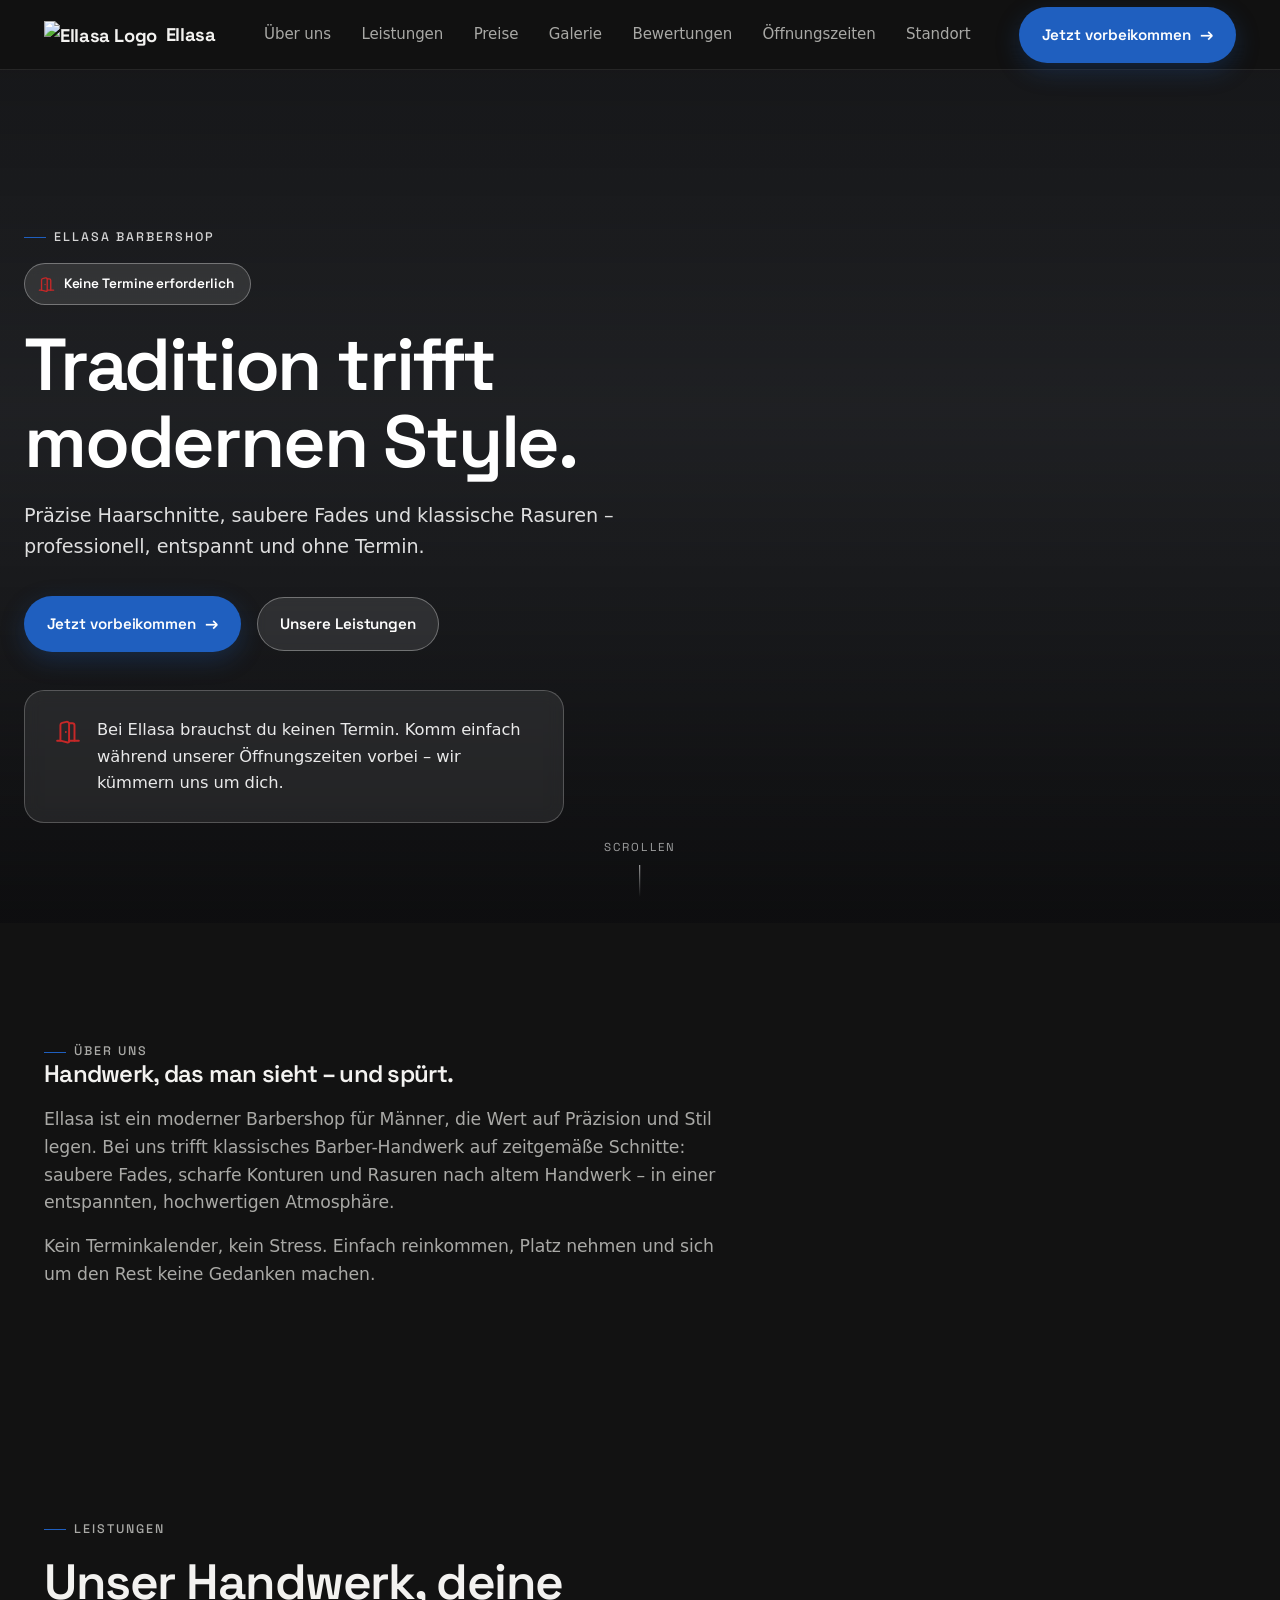
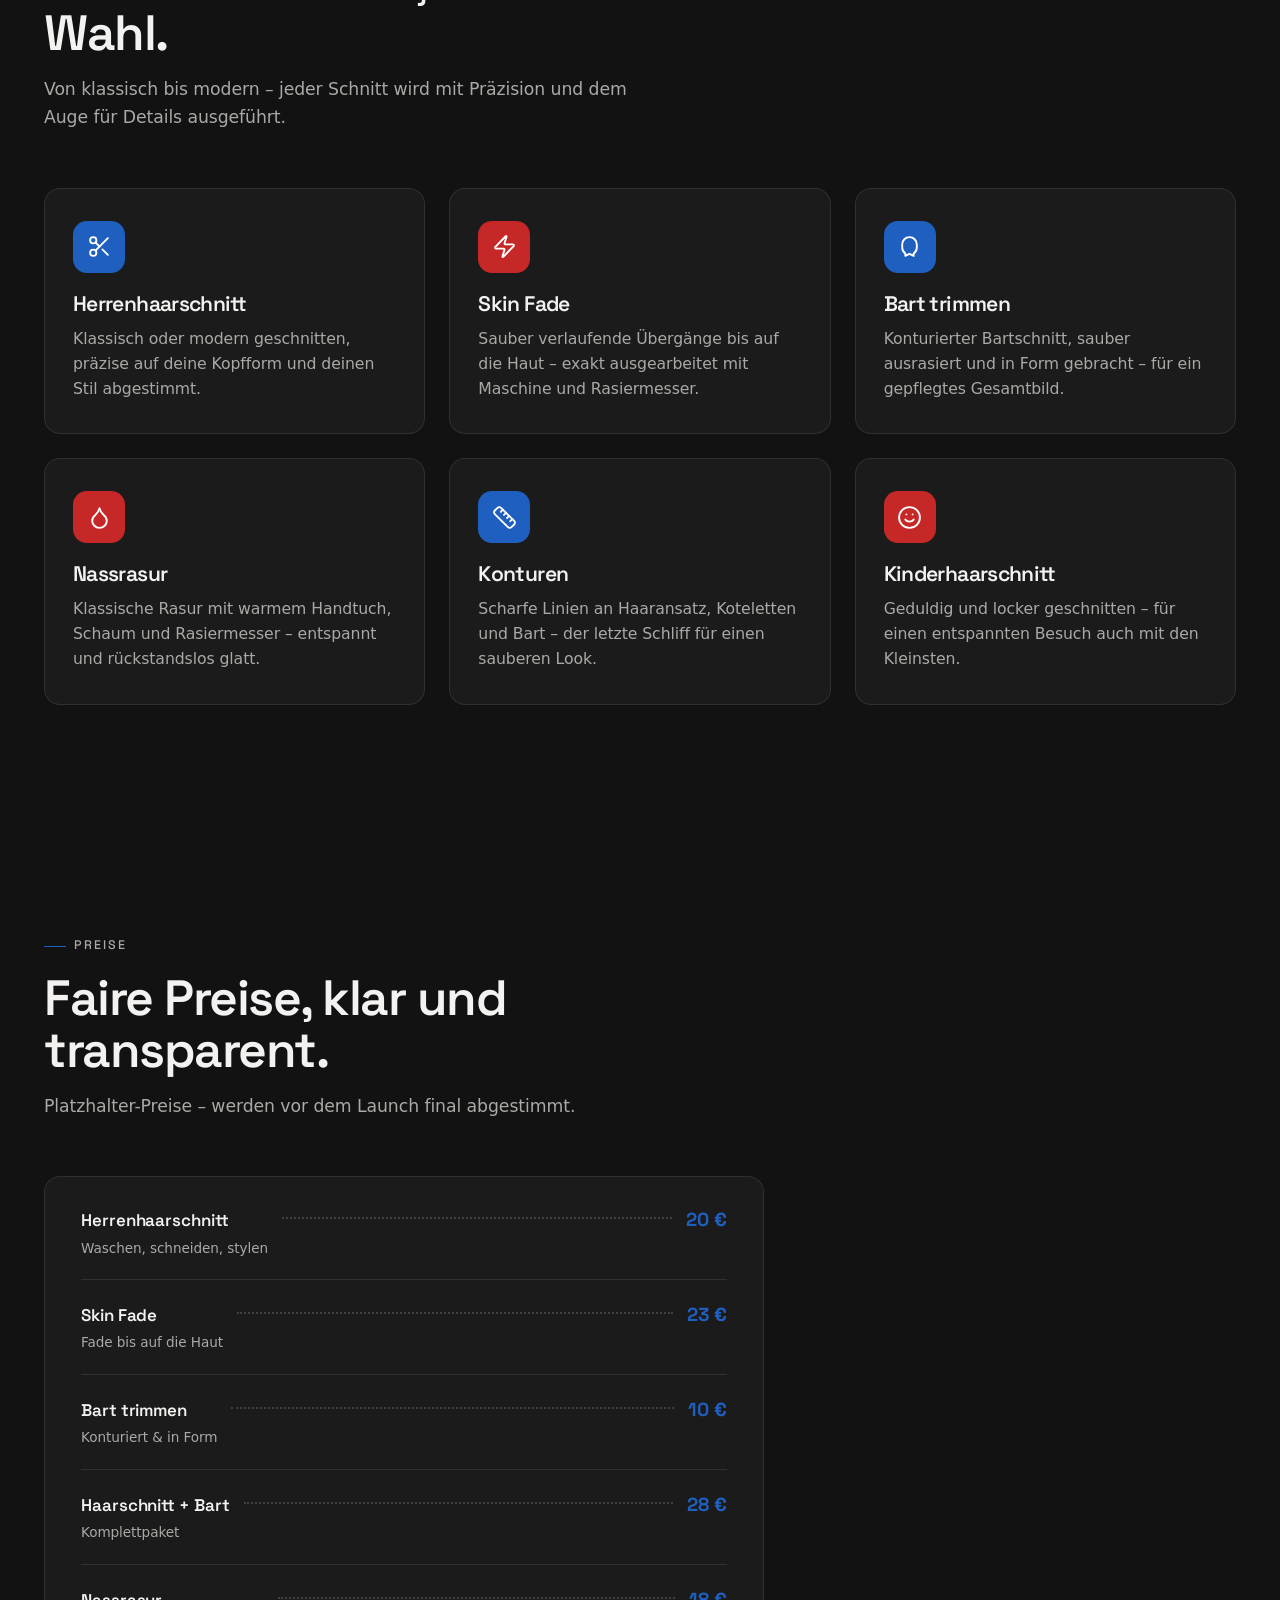
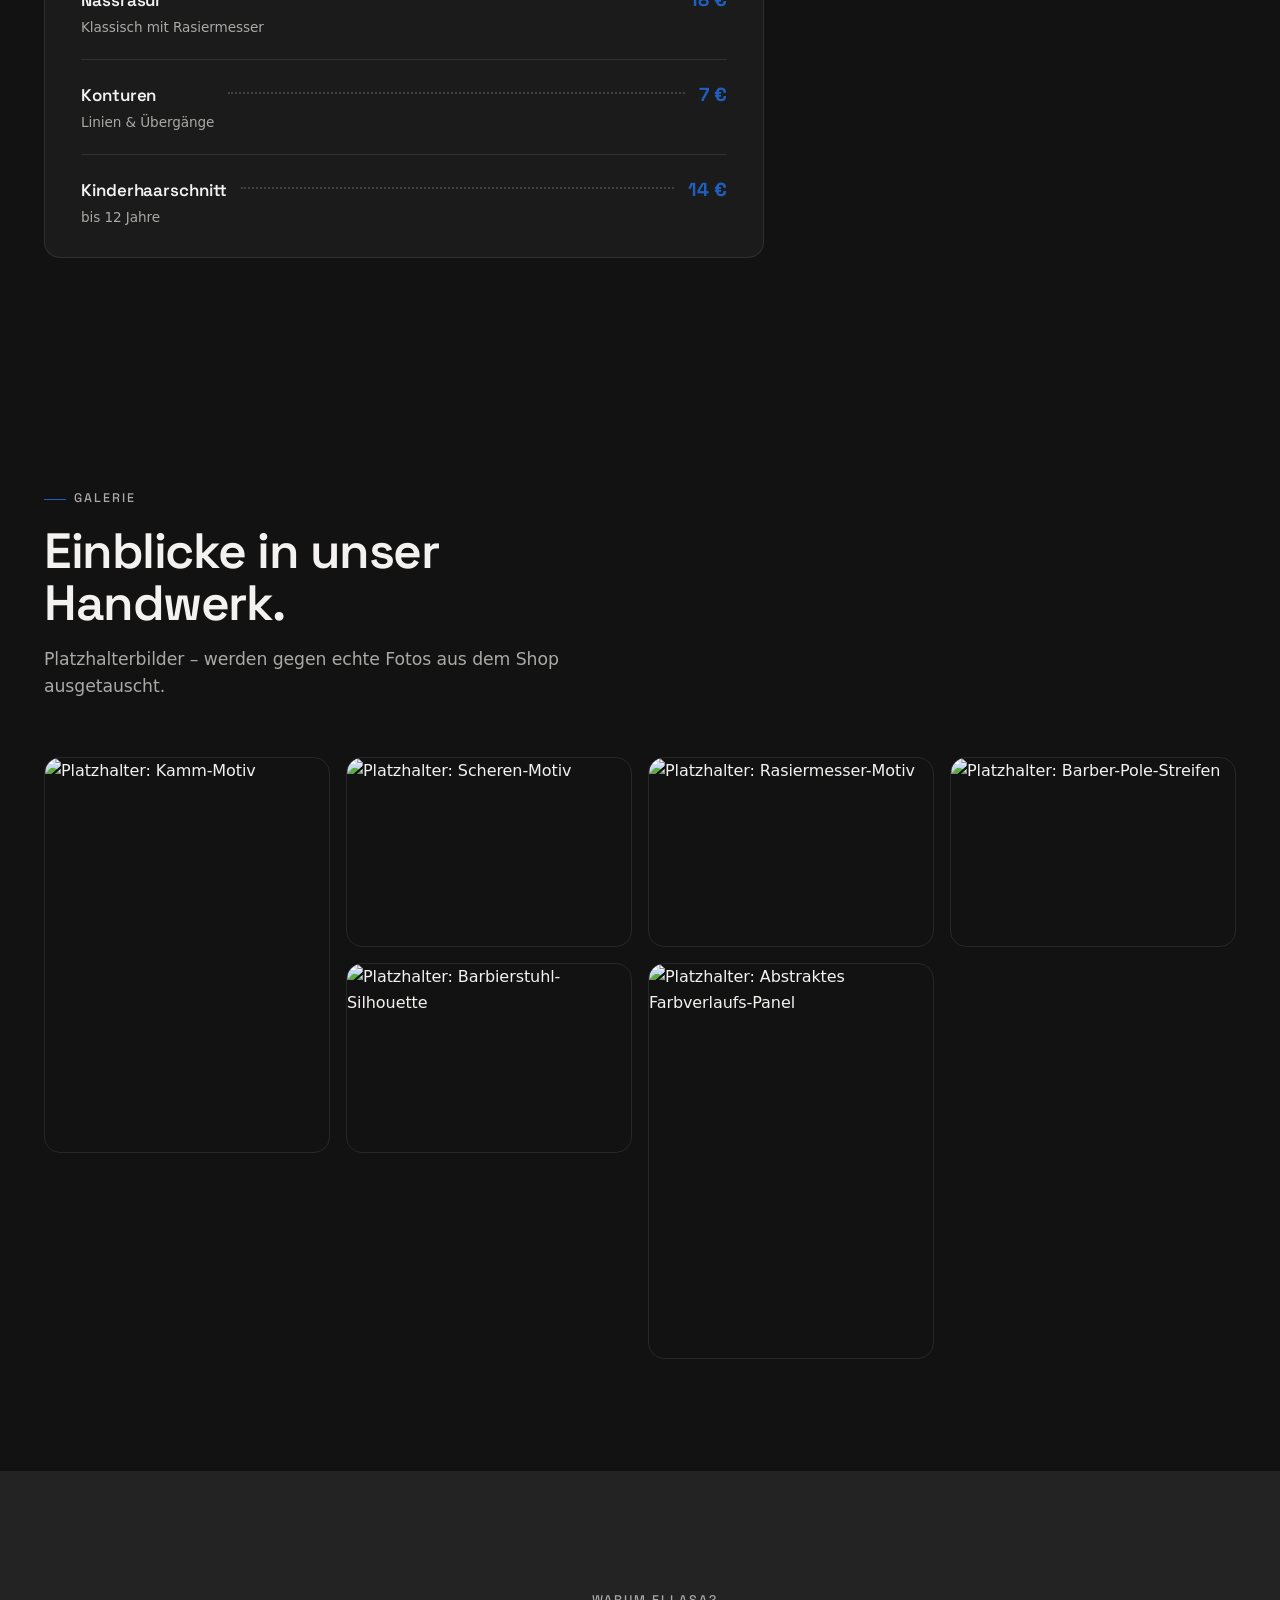
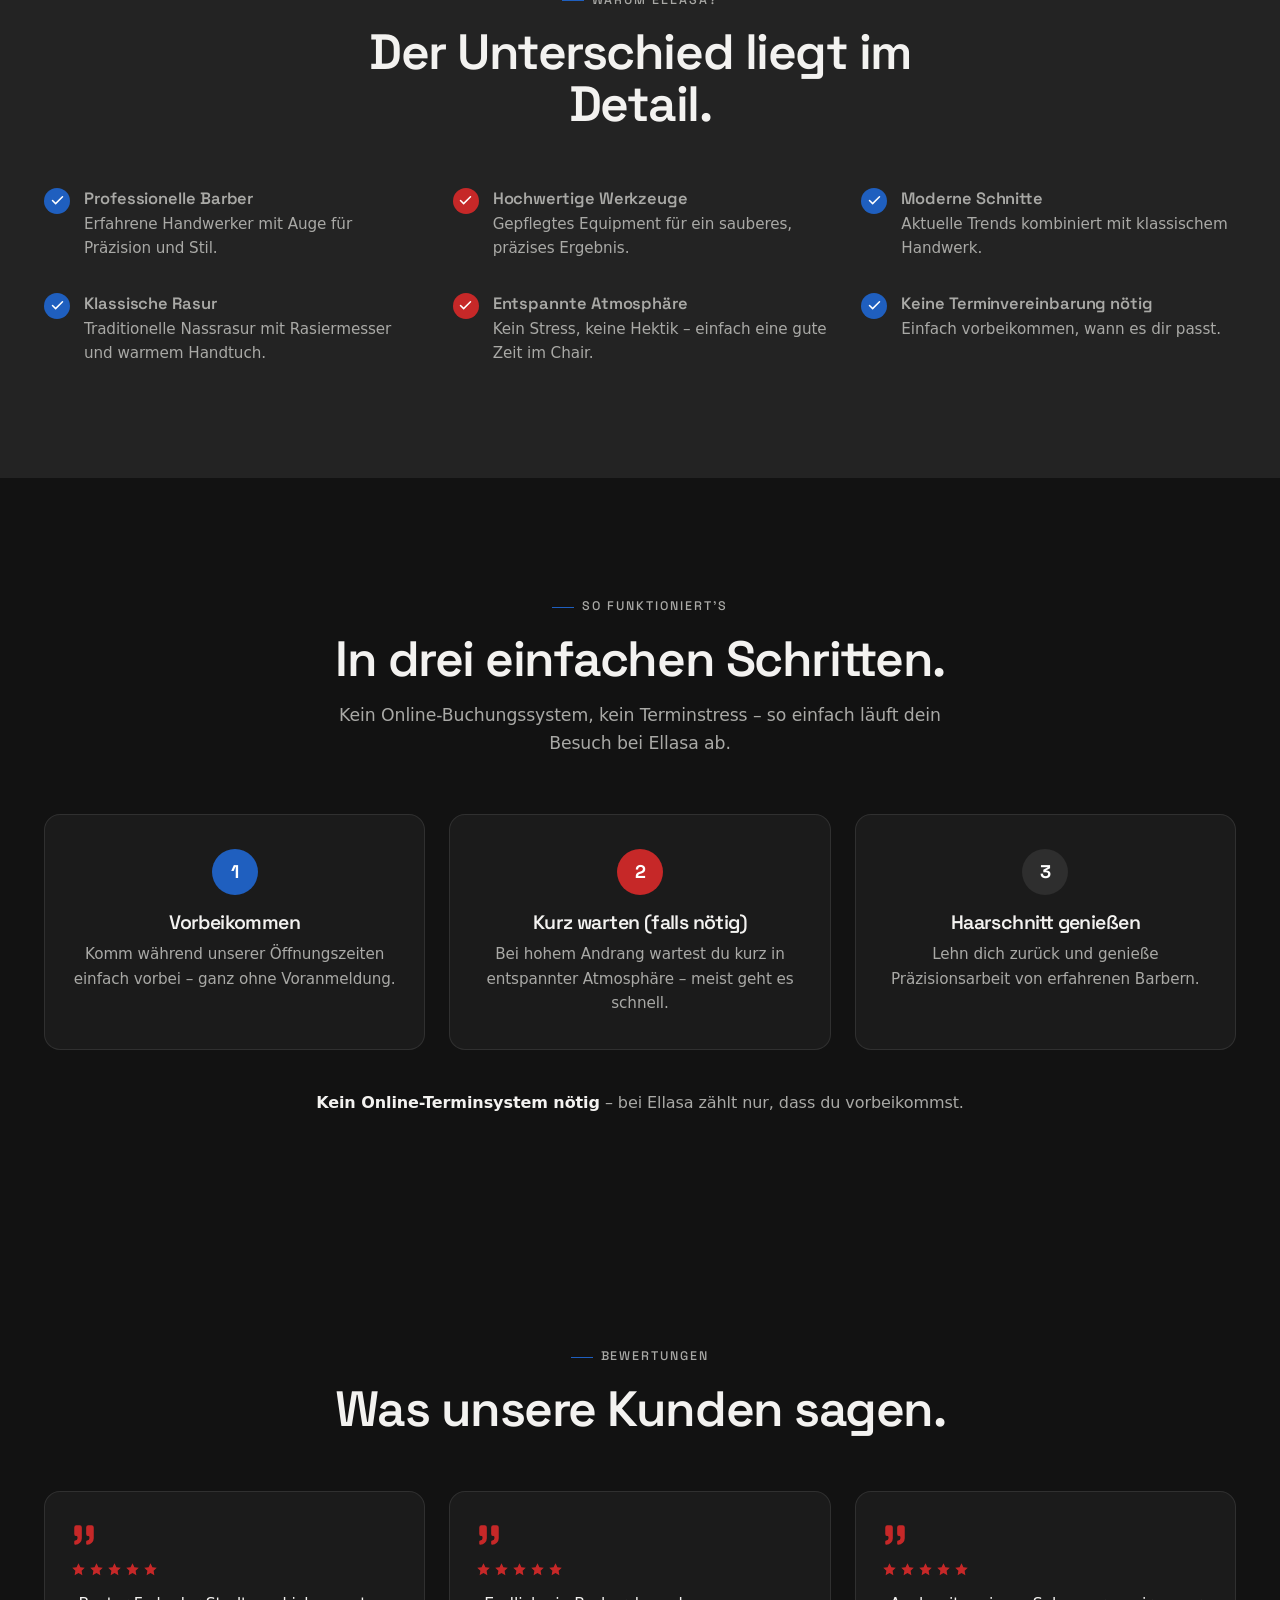
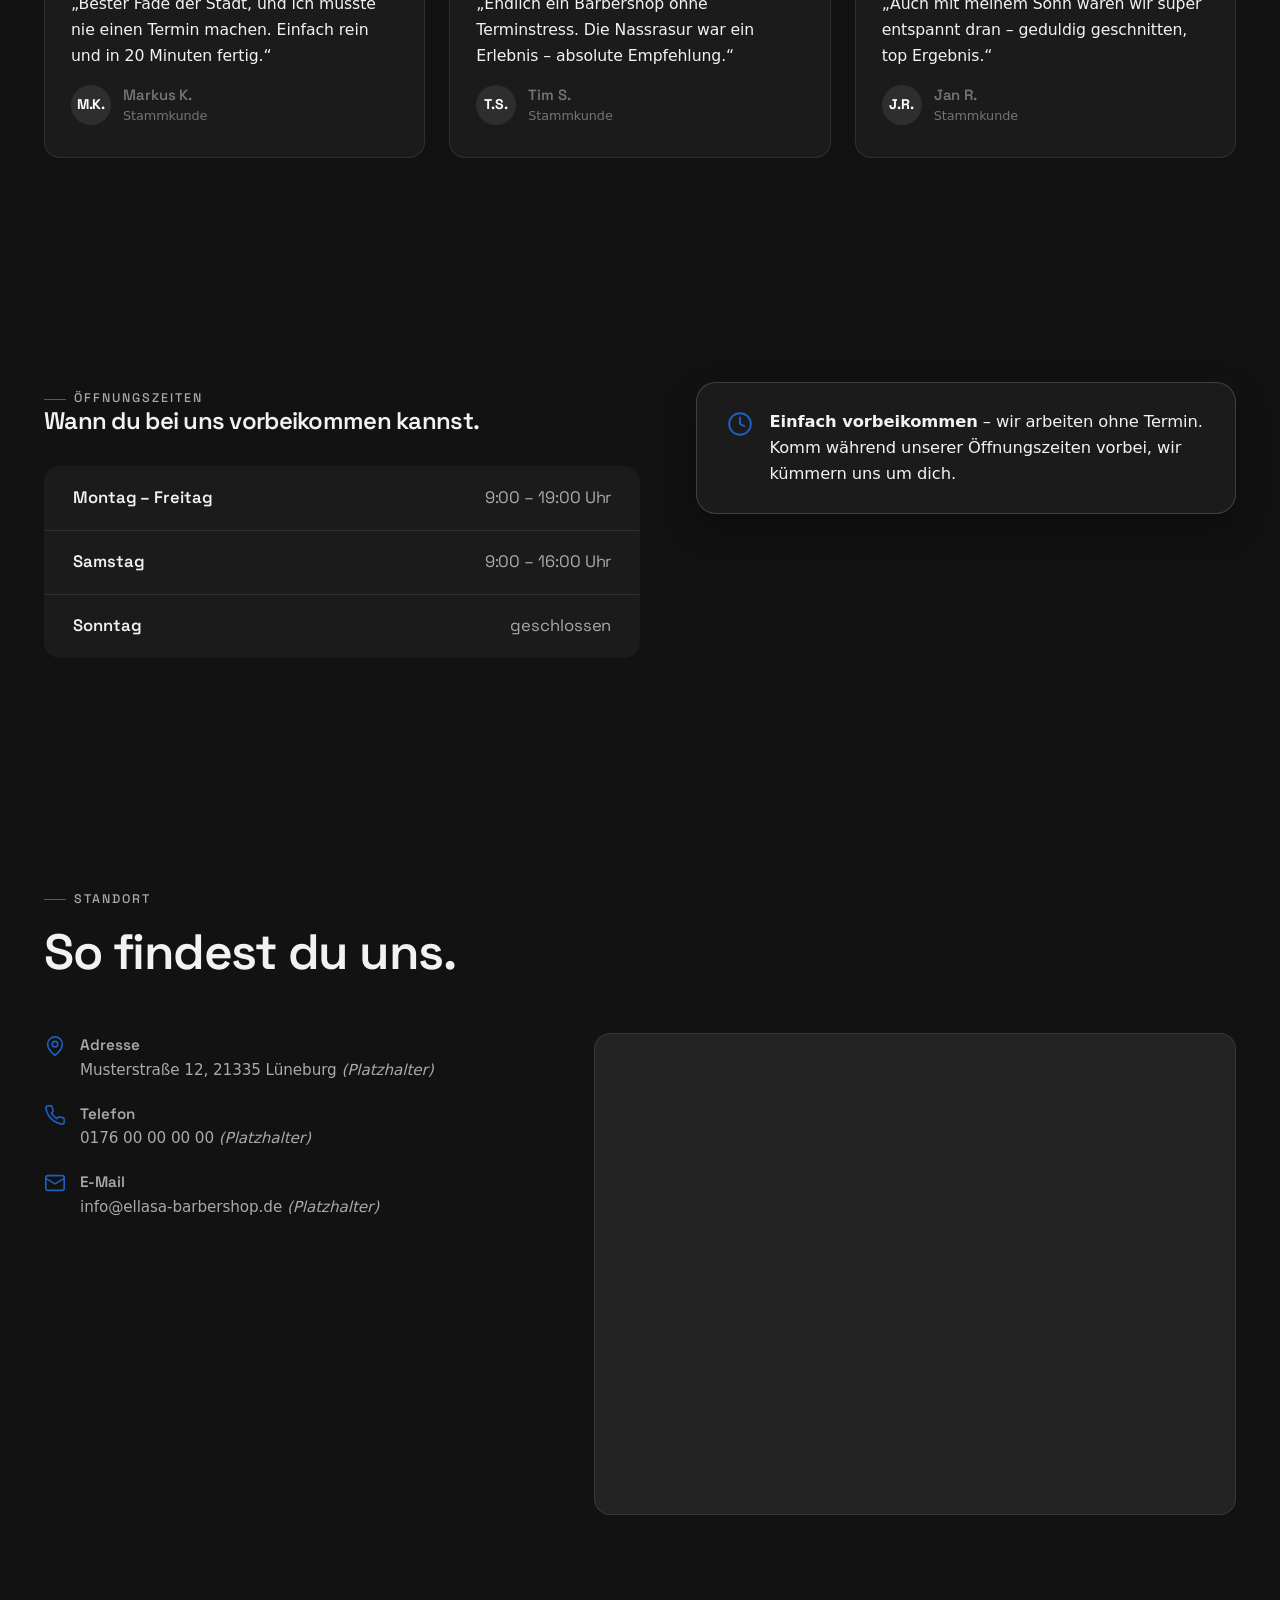
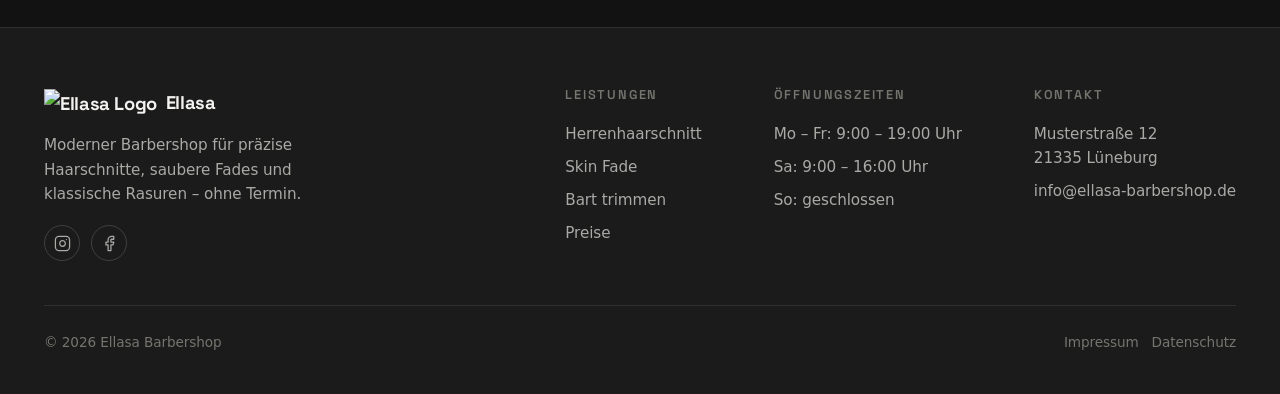
==== commit 0e13a606: "Add files via upload" ====
--- a/index.html
+++ b/index.html
@@ -140,37 +140,37 @@
       <div class="price-row">
         <span class="price-name">Herrenhaarschnitt<small>Waschen, schneiden, stylen</small></span>
         <span class="price-fill"></span>
+        <span class="price-amount">20 €</span>
+      </div>
+      <div class="price-row">
+        <span class="price-name">Skin Fade<small>Fade bis auf die Haut</small></span>
+        <span class="price-fill"></span>
+        <span class="price-amount">23 €</span>
+      </div>
+      <div class="price-row">
+        <span class="price-name">Bart trimmen<small>Konturiert &amp; in Form</small></span>
+        <span class="price-fill"></span>
+        <span class="price-amount">10 €</span>
+      </div>
+      <div class="price-row">
+        <span class="price-name">Haarschnitt + Bart<small>Komplettpaket</small></span>
+        <span class="price-fill"></span>
         <span class="price-amount">28 €</span>
       </div>
       <div class="price-row">
-        <span class="price-name">Skin Fade<small>Fade bis auf die Haut</small></span>
-        <span class="price-fill"></span>
-        <span class="price-amount">32 €</span>
-      </div>
-      <div class="price-row">
-        <span class="price-name">Bart trimmen<small>Konturiert &amp; in Form</small></span>
-        <span class="price-fill"></span>
-        <span class="price-amount">15 €</span>
-      </div>
-      <div class="price-row">
-        <span class="price-name">Haarschnitt + Bart<small>Komplettpaket</small></span>
-        <span class="price-fill"></span>
-        <span class="price-amount">40 €</span>
-      </div>
-      <div class="price-row">
         <span class="price-name">Nassrasur<small>Klassisch mit Rasiermesser</small></span>
         <span class="price-fill"></span>
-        <span class="price-amount">25 €</span>
+        <span class="price-amount">18 €</span>
       </div>
       <div class="price-row">
         <span class="price-name">Konturen<small>Linien &amp; Übergänge</small></span>
         <span class="price-fill"></span>
-        <span class="price-amount">10 €</span>
+        <span class="price-amount">7 €</span>
       </div>
       <div class="price-row">
         <span class="price-name">Kinderhaarschnitt<small>bis 12 Jahre</small></span>
         <span class="price-fill"></span>
-        <span class="price-amount">20 €</span>
+        <span class="price-amount">14 €</span>
       </div>
     </div>
   </div>
--- a/styles.css
+++ b/styles.css
@@ -2,7 +2,10 @@
    Ellasa — Barbershop
    Design system (forked from the house style used across the sites,
    see bahn-bildung-nord/styles.css).
-   Theme: LIGHT page, DARK hero only — every other section is light.
+   Theme: DARK throughout — small, grounded neighbourhood barbershop
+   feel rather than a light corporate look. The hero's photo-texture
+   background and the rest of the page now share the same dark base,
+   with cards one step lighter for layering.
    Accents: TWO — barber-blue is the PRIMARY accent used everywhere
    siblings use their one accent (buttons, links, focus, eyebrow rule).
    barber-red is a SECONDARY, sparing highlight used only at named
@@ -12,22 +15,22 @@
    ============================================================ */
 
 :root{
-  --bg:          #f6f6f5;   /* light neutral off-white — page body */
-  --bg-2:        #ffffff;   /* elevated surface / cards */
-  --bg-3:        #eeeeec;   /* tinted light band */
-  --ink:         #1c1d1f;   /* anthracite — hero + footer-brand only */
-  --text:        #17181a;
-  --muted:       #5c5f63;
-  --muted-2:     #94979c;
-  --line:        rgba(23,24,26,.10);
-  --line-2:      rgba(23,24,26,.16);
+  --bg:          #121212;   /* near-black — page body */
+  --bg-2:        #1b1b1b;   /* elevated surface / cards */
+  --bg-3:        #232323;   /* tinted band, one step up from bg-2 */
+  --ink:         #2e2e2e;   /* dark neutral block, for tiles/avatars on cards */
+  --text:        #f3f2f0;
+  --muted:       #a9a9a6;
+  --muted-2:     #75746f;
+  --line:        rgba(255,255,255,.09);
+  --line-2:      rgba(255,255,255,.16);
 
   --accent:      #1F5FBF;   /* barber-blue — primary accent */
-  --accent-hover:#184b96;
+  --accent-hover:#3572cc;
   --accent-ink:  #ffffff;
 
   --accent-2:      #C62828; /* barber-red — secondary, sparing accent */
-  --accent-2-hover:#a81f1f;
+  --accent-2-hover:#d94040;
   --accent-2-ink:  #ffffff;
 
   --steel:       #2b2d31;   /* deep steel for hero texture */
@@ -93,7 +96,7 @@
 .badge-walkin svg{ width:17px; height:17px; color:var(--accent-2); flex:0 0 auto; }
 .badge-walkin.on-light{
   background:var(--bg-2); border-color:var(--line-2); color:var(--text);
-  box-shadow:0 8px 20px rgba(20,24,28,.06);
+  box-shadow:0 8px 20px rgba(0,0,0,.35);
 }
 .badge-walkin.on-light svg{ color:var(--accent); }
 
@@ -112,7 +115,7 @@
 .callout-dark p{ color:rgba(255,255,255,.9); }
 .callout-light{
   background:var(--bg-2); border:1px solid var(--line-2);
-  box-shadow:0 14px 34px rgba(20,24,28,.06);
+  box-shadow:0 14px 34px rgba(0,0,0,.35);
 }
 .callout-light svg{ color:var(--accent); }
 .callout-light p{ color:var(--text); }
@@ -121,7 +124,7 @@
 /* ---------- nav ---------- */
 header.nav{
   position:sticky; top:0; z-index:50; height:70px; display:flex; align-items:center;
-  background:rgba(246,246,245,.82);
+  background:rgba(18,18,18,.82);
   backdrop-filter:blur(14px) saturate(140%); -webkit-backdrop-filter:blur(14px) saturate(140%);
   border-bottom:1px solid var(--line);
 }
@@ -187,7 +190,7 @@
   border:1px solid var(--line); border-radius:var(--radius); padding:32px 28px;
   transition:transform .25s var(--ease), box-shadow .25s var(--ease);
 }
-.service-card:hover{ transform:translateY(-4px); box-shadow:0 22px 46px rgba(20,24,28,.08); }
+.service-card:hover{ transform:translateY(-4px); border-color:var(--line-2); box-shadow:0 22px 46px rgba(0,0,0,.5); }
 .icon-tile{
   width:52px; height:52px; border-radius:14px; color:#fff;
   display:flex; align-items:center; justify-content:center; margin-bottom:20px;
@@ -333,7 +336,7 @@
     display:none; position:absolute; top:70px; left:0; right:0;
     flex-direction:column; align-items:flex-start; gap:.2rem;
     background:var(--bg-2); border-bottom:1px solid var(--line);
-    padding:14px 24px 20px; box-shadow:0 16px 32px rgba(20,24,28,.10);
+    padding:14px 24px 20px; box-shadow:0 16px 32px rgba(0,0,0,.5);
   }
   .nav-links a{ padding:.6rem 0; width:100%; }
   #nav.nav-open .nav-links{ display:flex; }
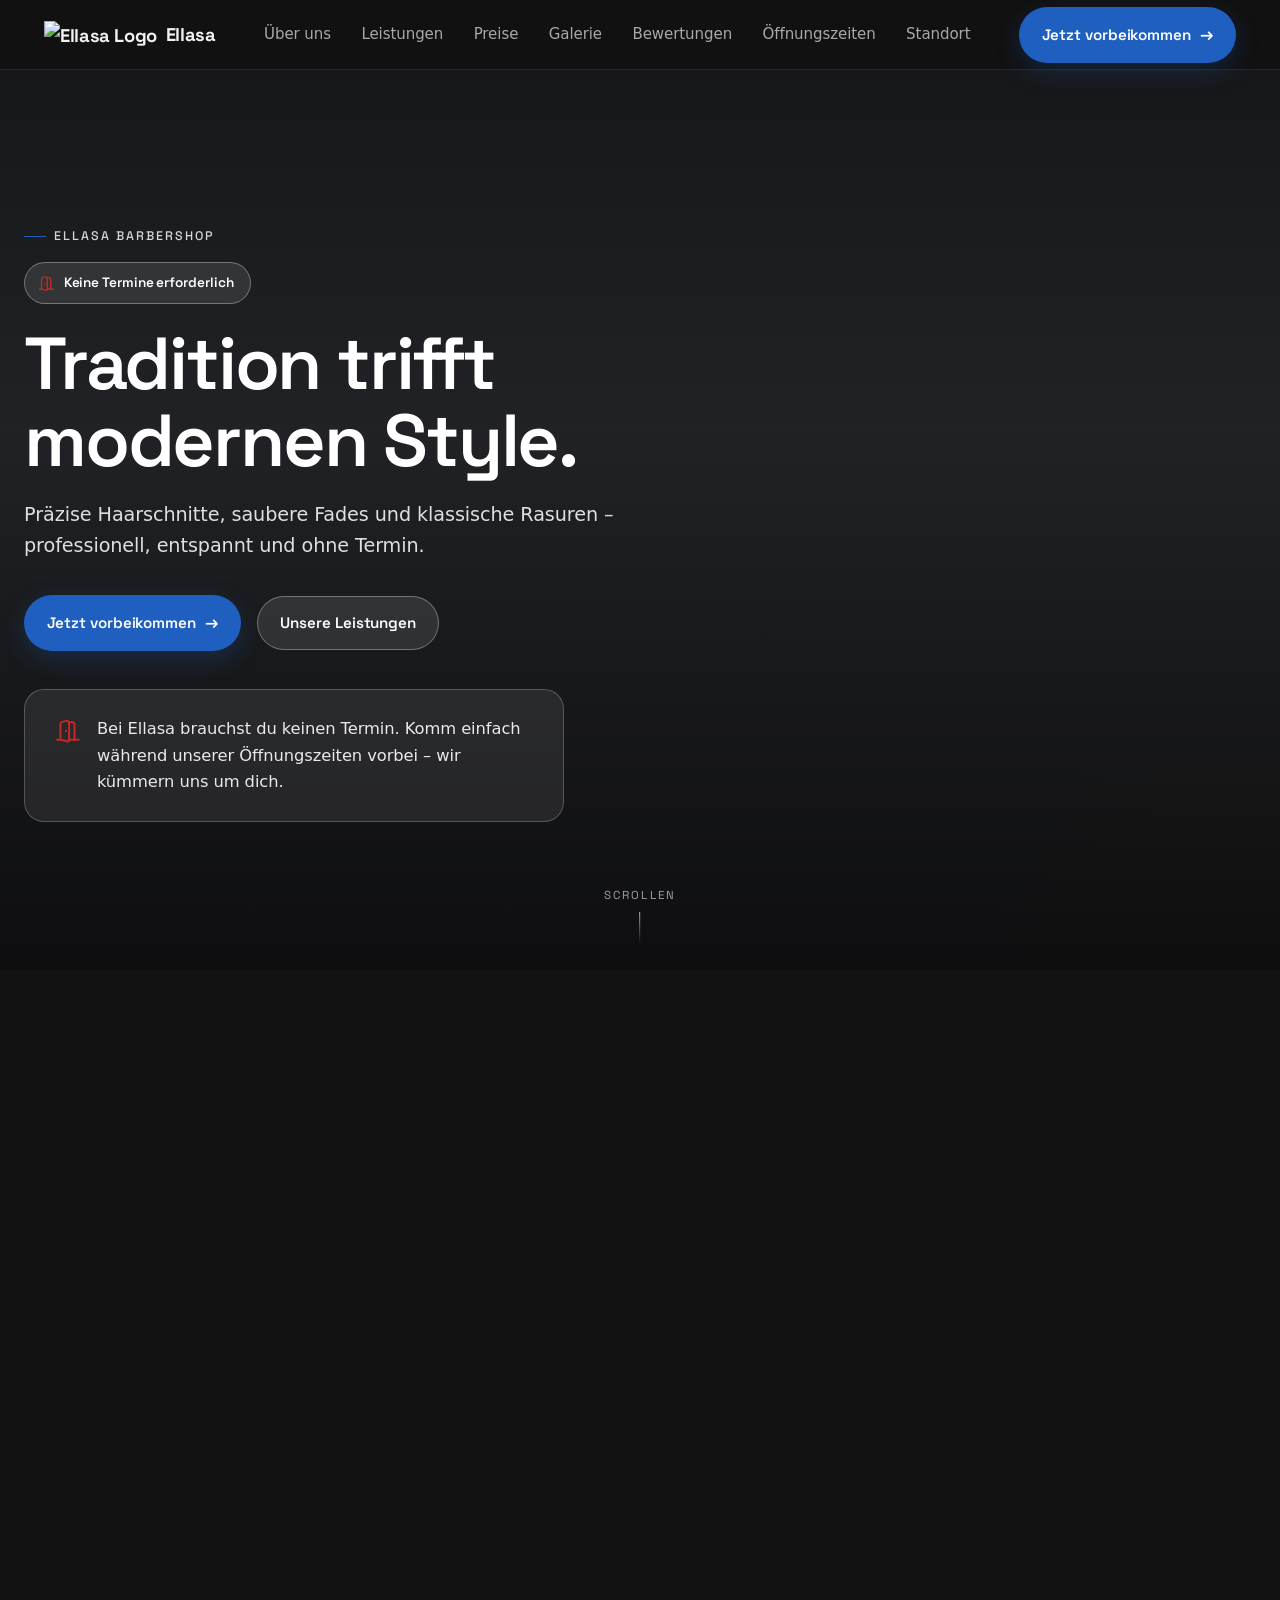
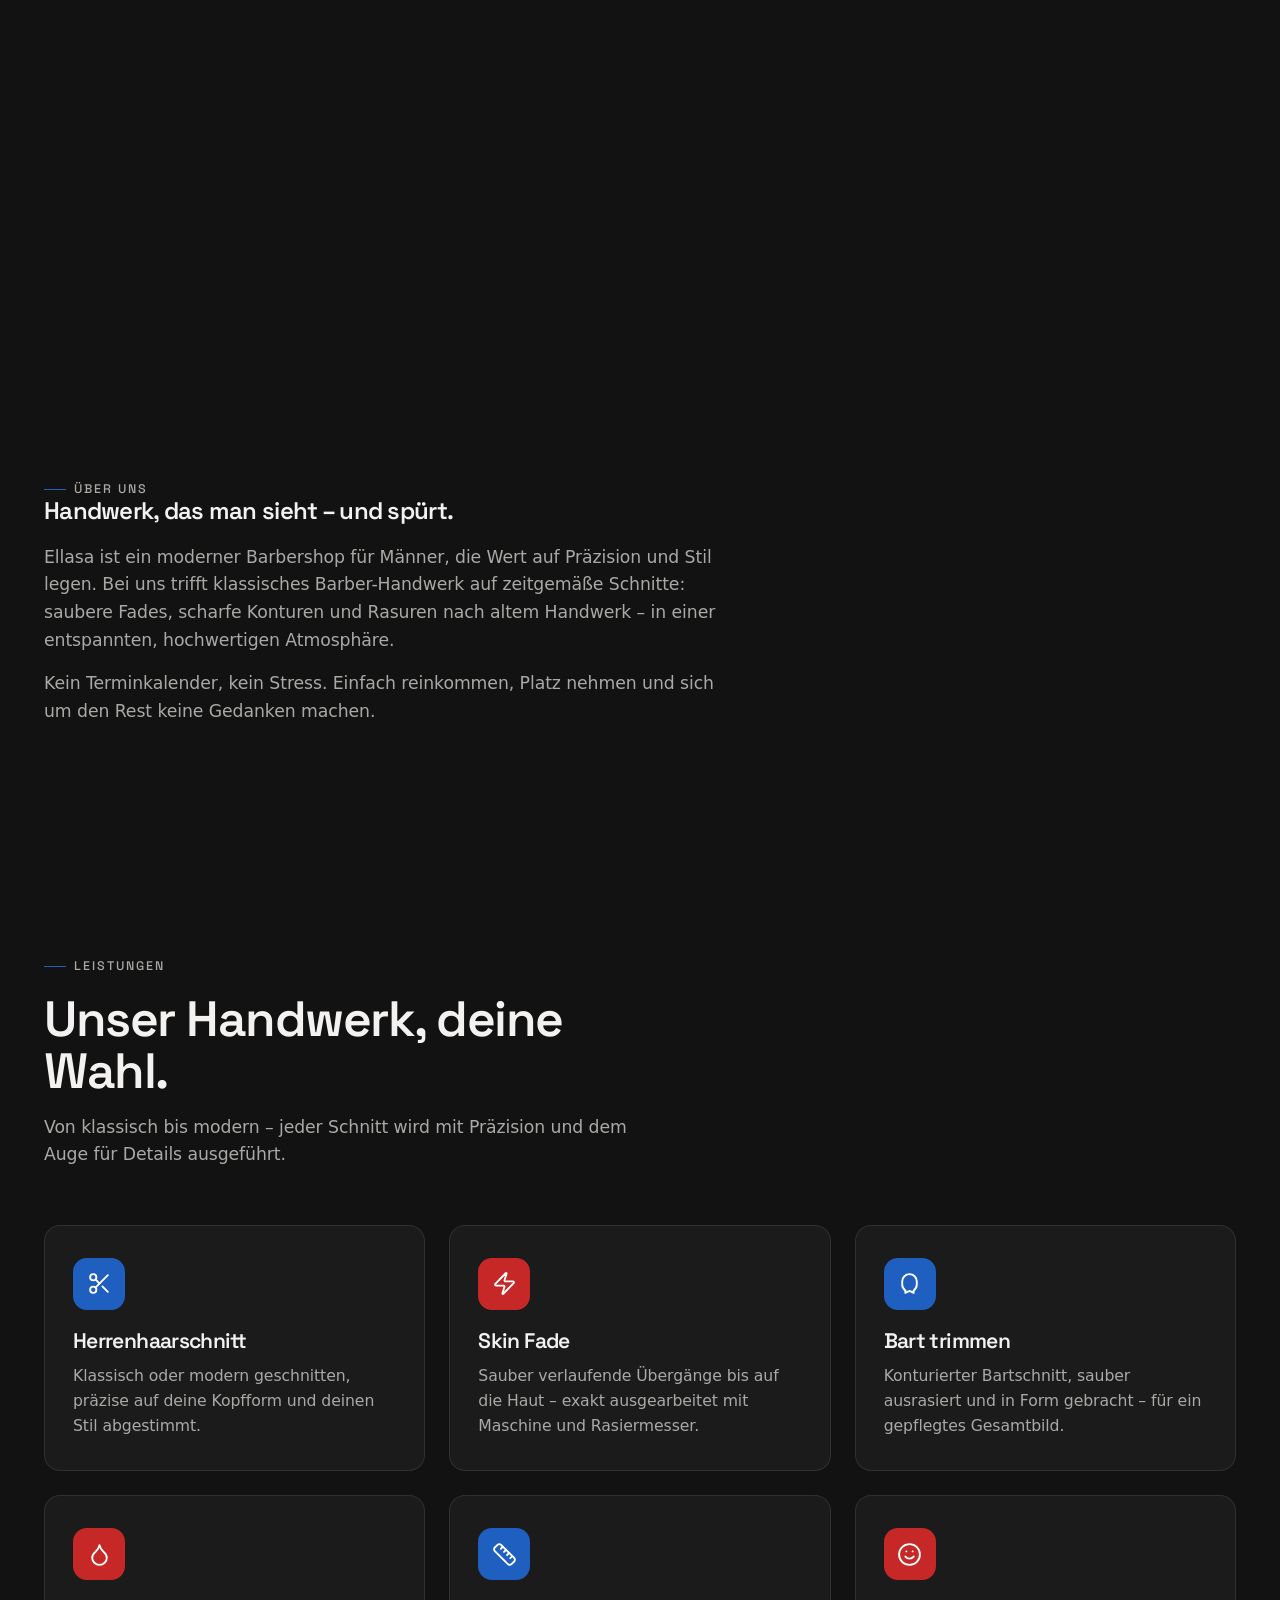
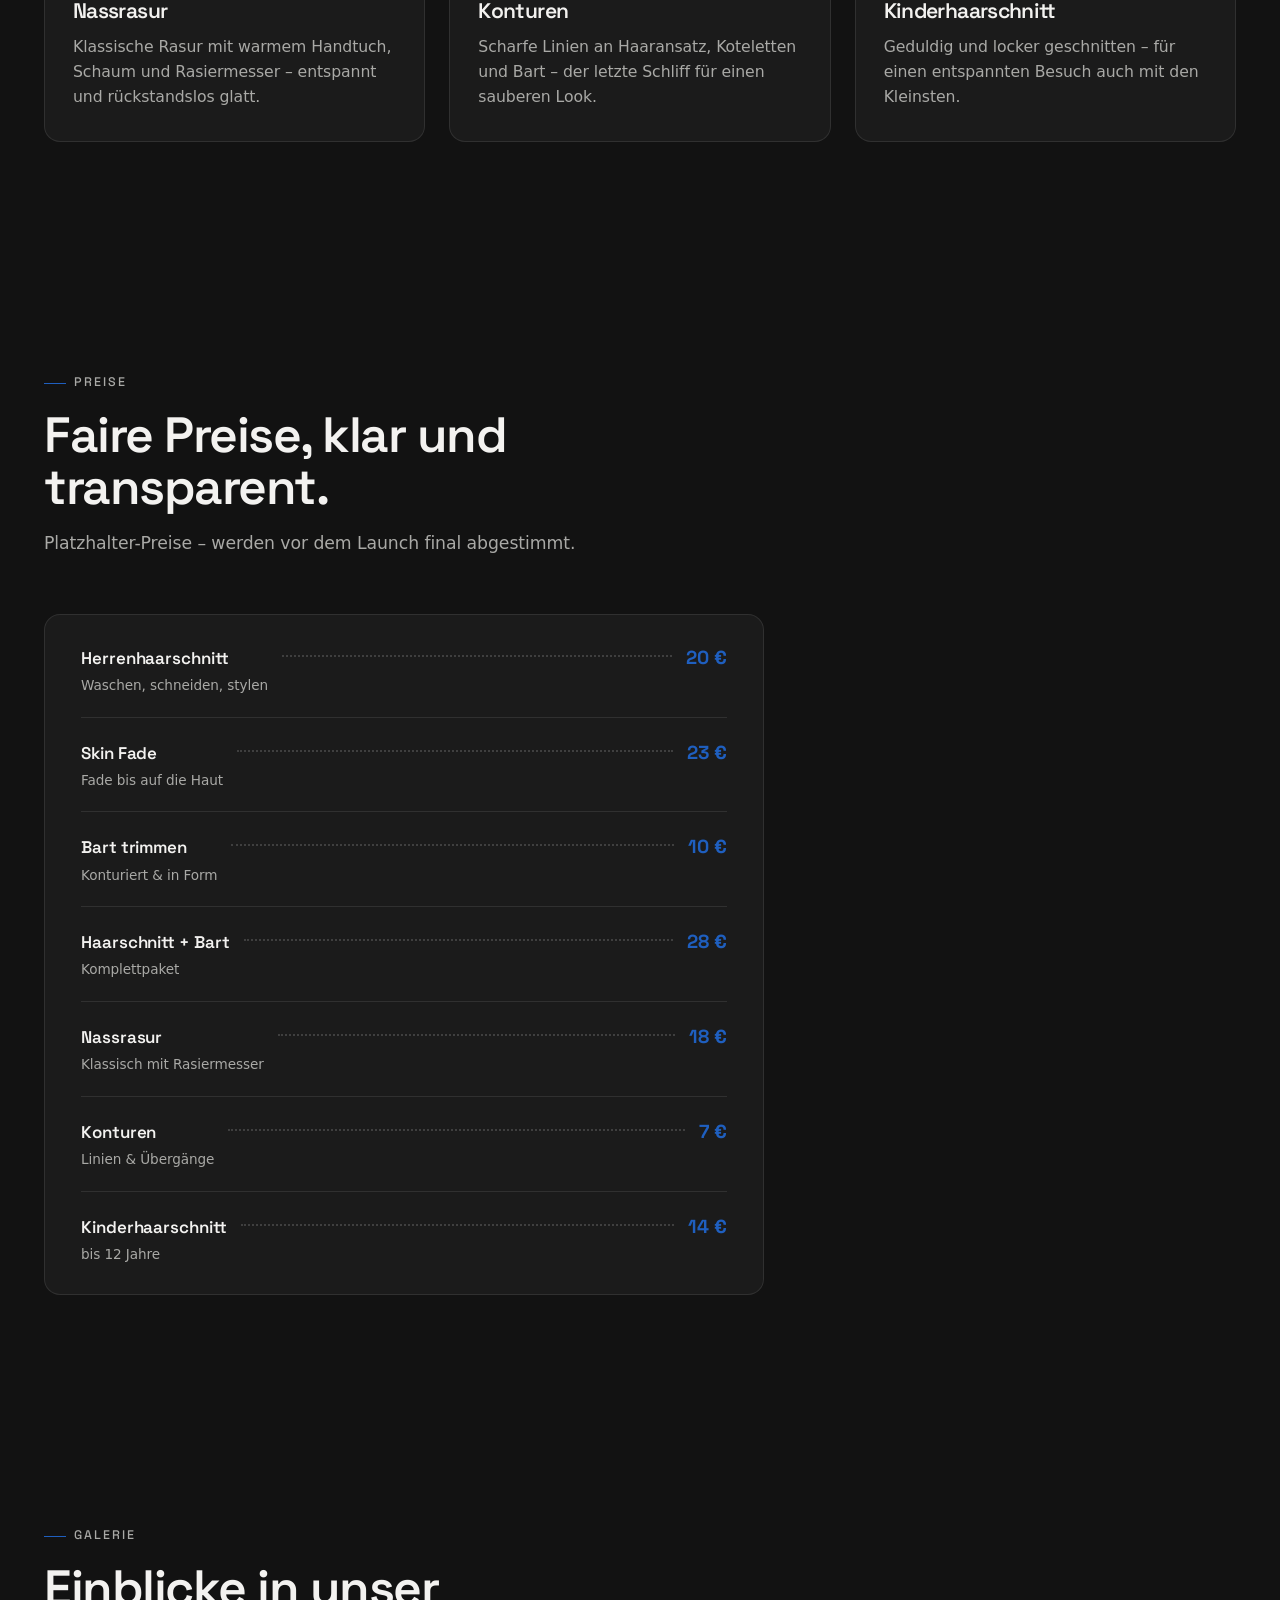
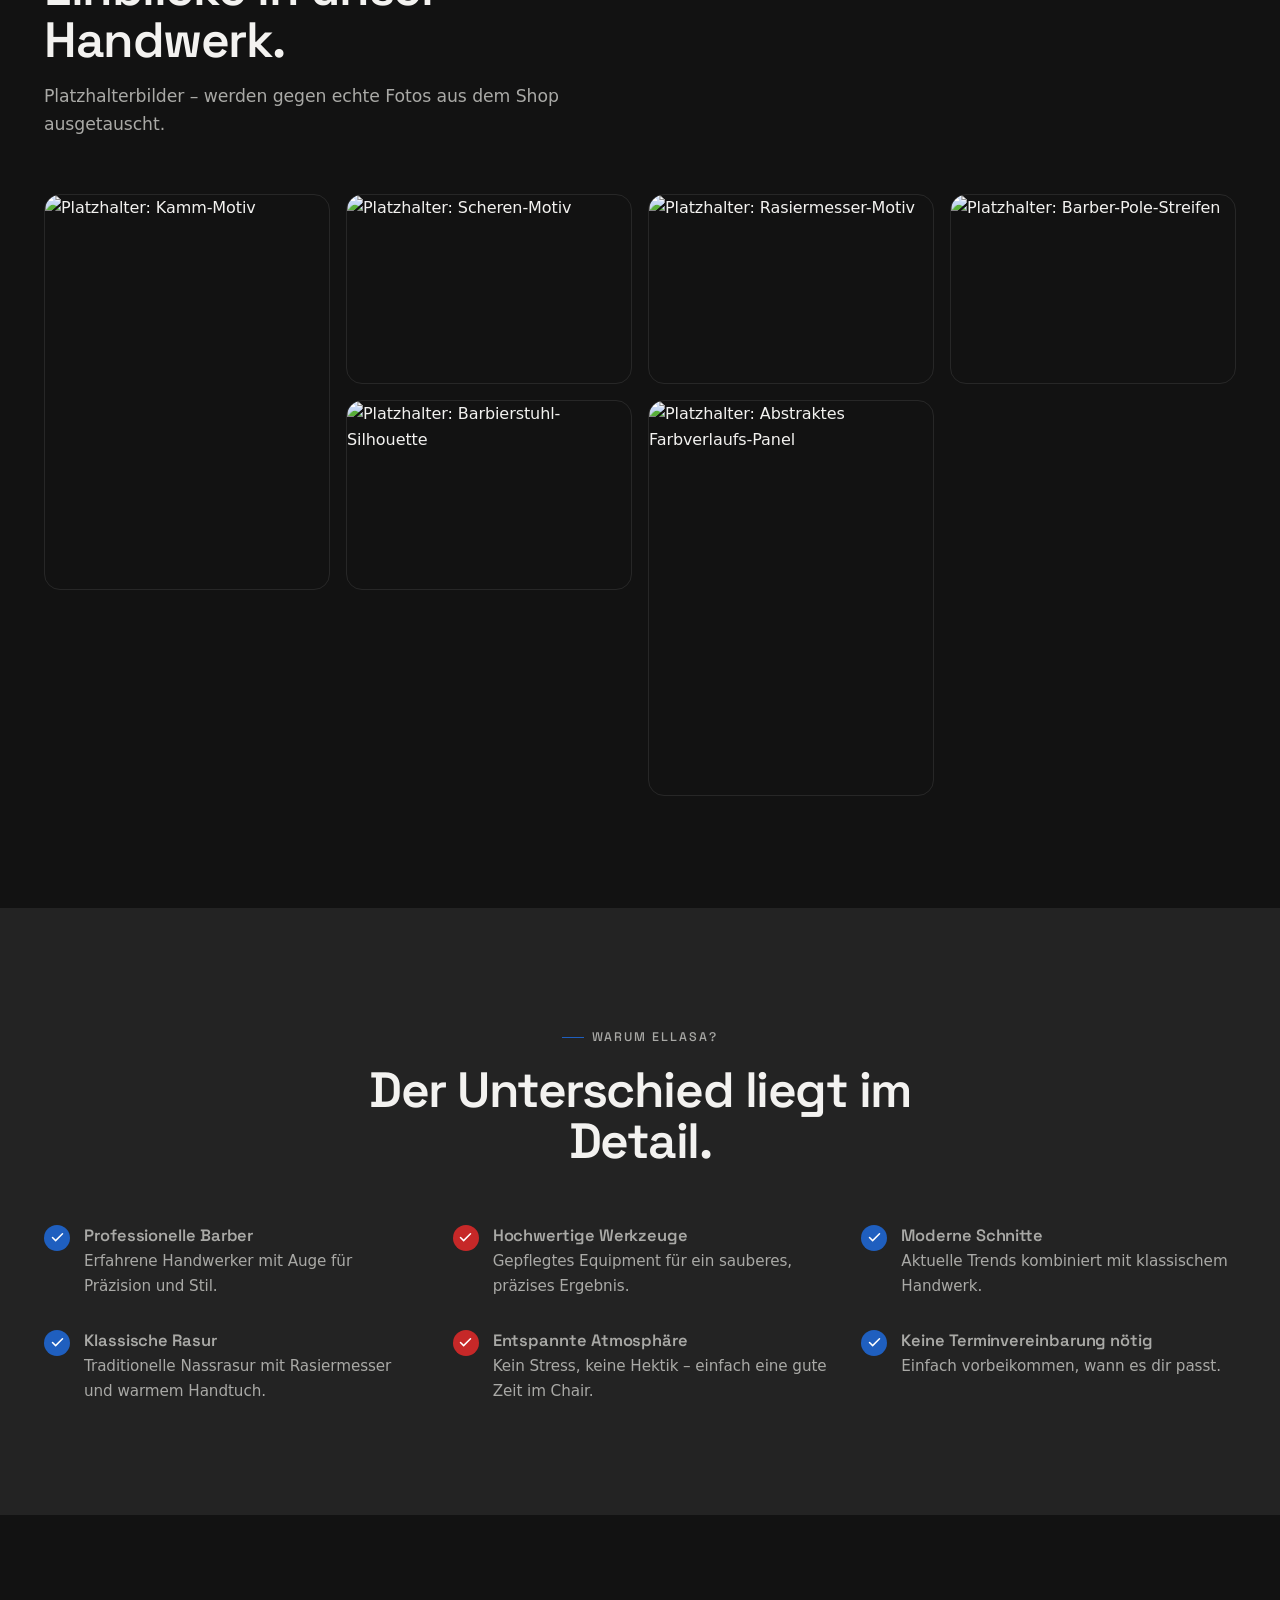
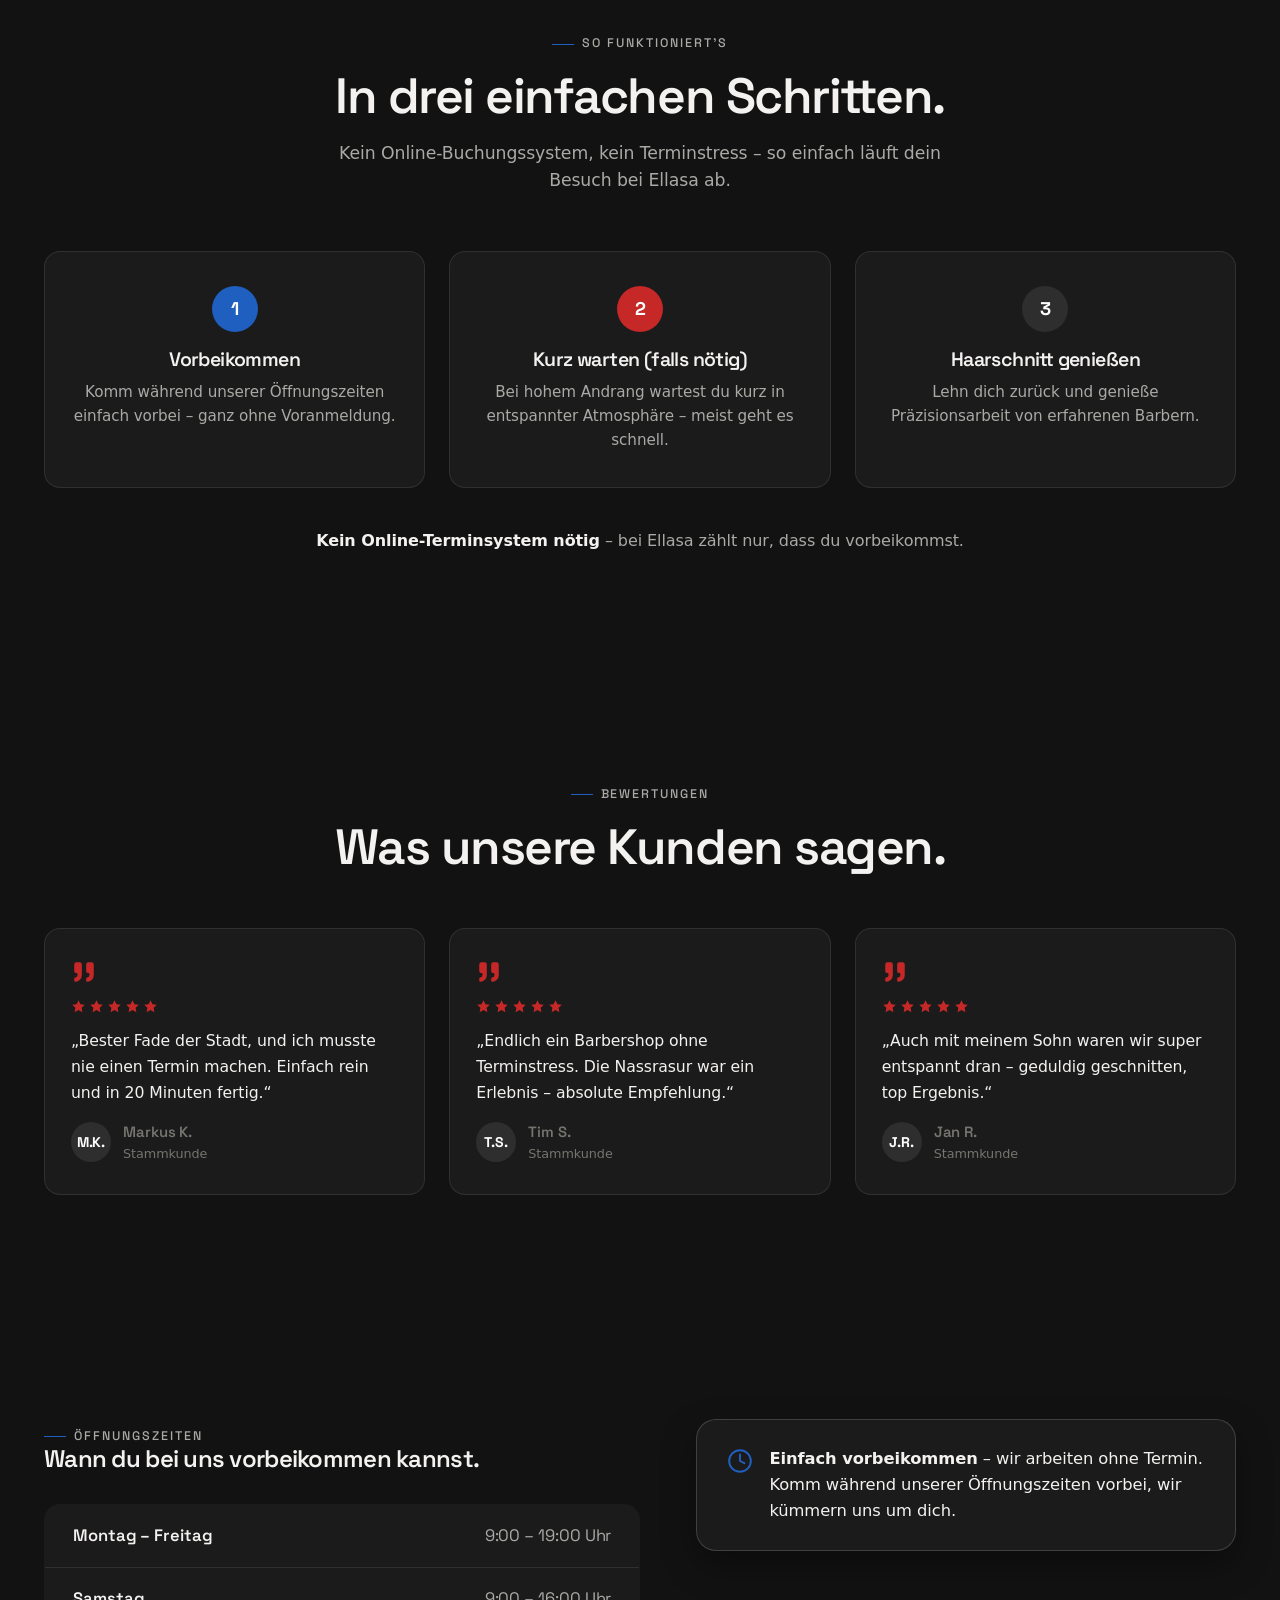
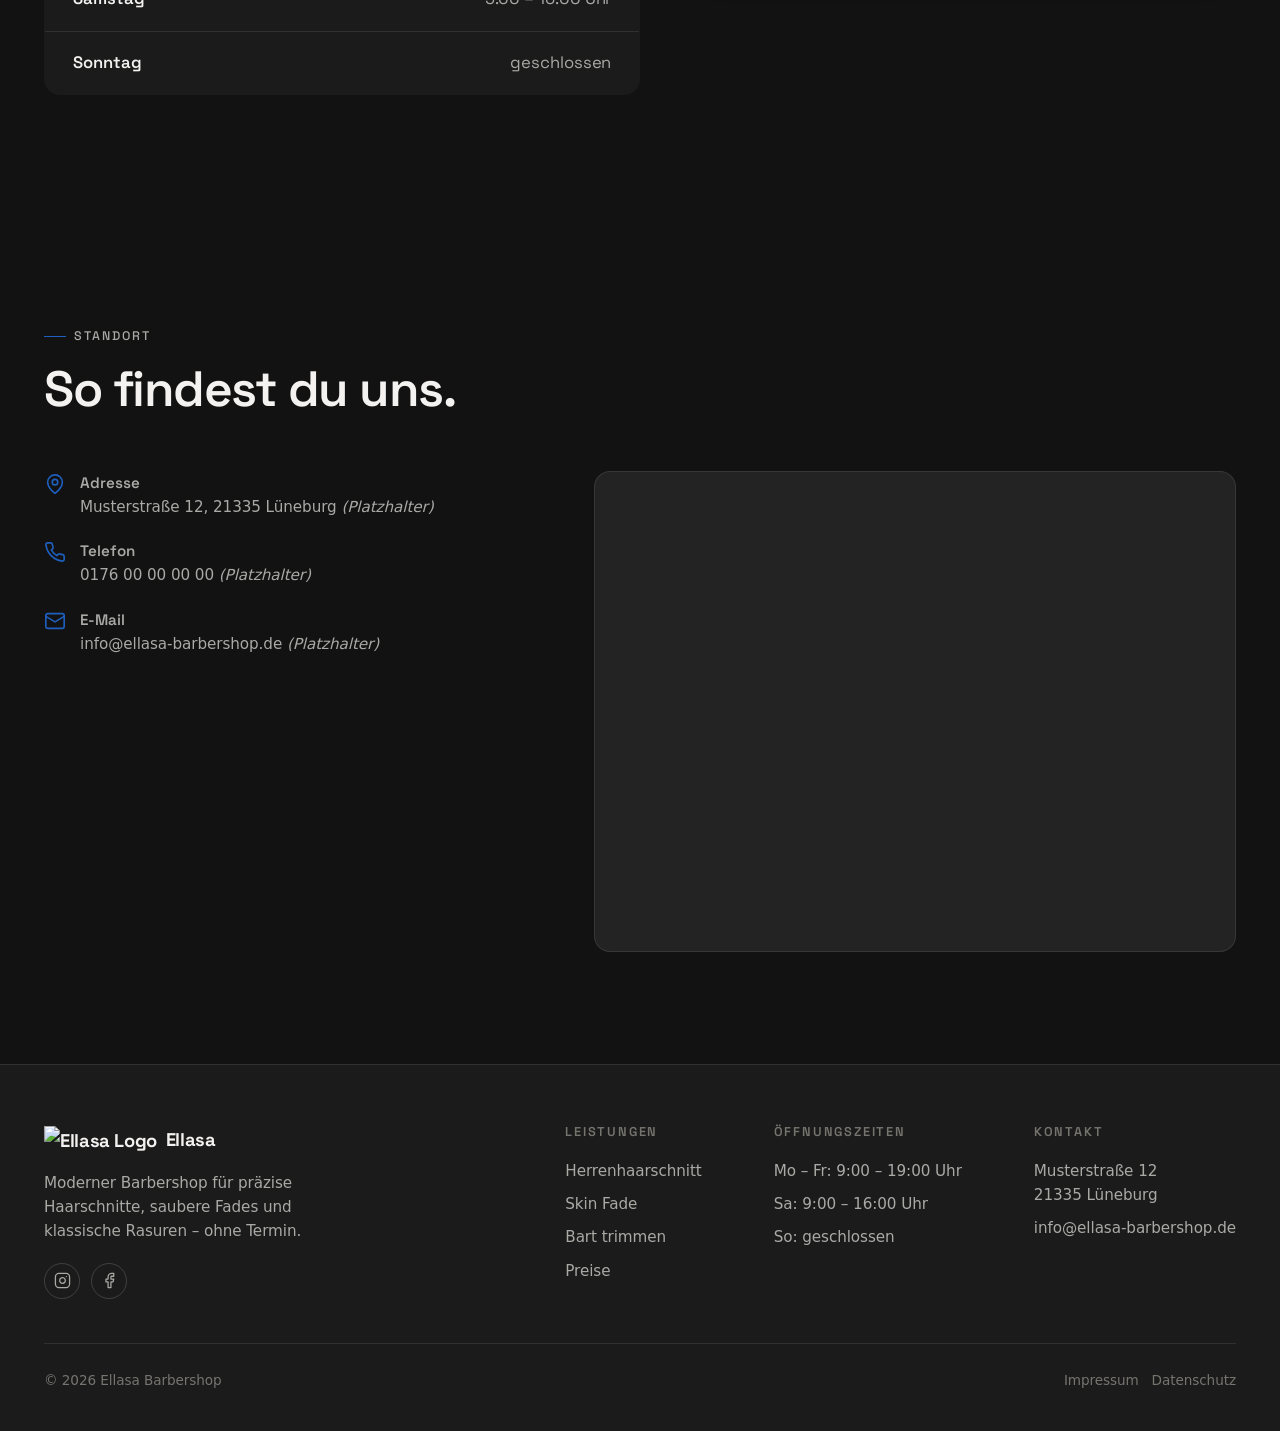
==== commit e221eeb1: "Add files via upload" ====
--- a/index.html
+++ b/index.html
@@ -46,31 +46,43 @@
   </div>
 </header>
 
-<!-- HERO -->
+<!-- HERO (sticky, scroll-scrubbed product video) -->
 <section class="hero" id="top">
-  <!-- Placeholder: replace assets/hero-barber.svg (in styles.css .hero-media) with a real photo -->
-  <div class="hero-media" id="hero-media"></div>
-  <div class="hero-scrim"></div>
-  <div class="hero-content">
-    <span class="eyebrow on-dark">Ellasa Barbershop</span>
-    <div class="hero-badges">
-      <span class="badge-walkin">
-        <svg viewBox="0 0 24 24" fill="none" stroke="currentColor" stroke-width="1.9" stroke-linecap="round" stroke-linejoin="round" aria-hidden="true"><path d="M13 4h3a2 2 0 0 1 2 2v14"/><path d="M2 20h3"/><path d="M13 20h9"/><path d="M10 12v.01"/><path d="M13 4.562v16.157a1 1 0 0 1-1.242.97L5 20V5.562a2 2 0 0 1 1.515-1.94l4-1A2 2 0 0 1 13 4.561Z"/></svg>
-        Keine Termine erforderlich
-      </span>
-    </div>
-    <h1>Tradition trifft modernen Style.</h1>
-    <p class="hero-sub">Präzise Haarschnitte, saubere Fades und klassische Rasuren – professionell, entspannt und ohne Termin.</p>
-    <div class="hero-actions">
-      <a href="#oeffnungszeiten" class="btn btn-primary" data-magnetic><span>Jetzt vorbeikommen</span> <span class="btn-arrow">&rarr;</span></a>
-      <a href="#leistungen" class="btn btn-light">Unsere Leistungen</a>
-    </div>
-    <div class="callout callout-dark">
-      <svg viewBox="0 0 24 24" fill="none" stroke="currentColor" stroke-width="1.8" stroke-linecap="round" stroke-linejoin="round" aria-hidden="true"><path d="M13 4h3a2 2 0 0 1 2 2v14"/><path d="M2 20h3"/><path d="M13 20h9"/><path d="M10 12v.01"/><path d="M13 4.562v16.157a1 1 0 0 1-1.242.97L5 20V5.562a2 2 0 0 1 1.515-1.94l4-1A2 2 0 0 1 13 4.561Z"/></svg>
-      <p>Bei Ellasa brauchst du keinen Termin. Komm einfach während unserer Öffnungszeiten vorbei – wir kümmern uns um dich.</p>
-    </div>
-  </div>
-  <div class="hero-scrollcue" aria-hidden="true">Scrollen<span></span></div>
+  <div class="hero-stage">
+    <div class="hero-media" id="hero-media">
+      <!-- Scroll-scrubbed: scrolling through the hero drives the video's playback position (see app.js).
+           assets/hero-barber.svg behind it is the instant-paint fallback until the video is ready. -->
+      <video id="hero-video" muted playsinline webkit-playsinline preload="auto" poster="assets/hero-barber.svg">
+        <source src="assets/hero-clipper.mp4" type="video/mp4" />
+      </video>
+    </div>
+    <!-- Masks the small "Veo" AI-generation watermark burned into the bottom-right corner of the source clip -->
+    <div class="hero-watermark-mask" aria-hidden="true"></div>
+    <div class="hero-scrim"></div>
+    <div class="hero-scrim-2" id="hero-scrim2"></div>
+
+    <div class="hero-content" id="hero-content">
+      <span class="eyebrow on-dark">Ellasa Barbershop</span>
+      <div class="hero-badges">
+        <span class="badge-walkin">
+          <svg viewBox="0 0 24 24" fill="none" stroke="currentColor" stroke-width="1.9" stroke-linecap="round" stroke-linejoin="round" aria-hidden="true"><path d="M13 4h3a2 2 0 0 1 2 2v14"/><path d="M2 20h3"/><path d="M13 20h9"/><path d="M10 12v.01"/><path d="M13 4.562v16.157a1 1 0 0 1-1.242.97L5 20V5.562a2 2 0 0 1 1.515-1.94l4-1A2 2 0 0 1 13 4.561Z"/></svg>
+          Keine Termine erforderlich
+        </span>
+      </div>
+      <h1>Tradition trifft modernen Style.</h1>
+      <p class="hero-sub">Präzise Haarschnitte, saubere Fades und klassische Rasuren – professionell, entspannt und ohne Termin.</p>
+      <div class="hero-actions">
+        <a href="#oeffnungszeiten" class="btn btn-primary" data-magnetic><span>Jetzt vorbeikommen</span> <span class="btn-arrow">&rarr;</span></a>
+        <a href="#leistungen" class="btn btn-light">Unsere Leistungen</a>
+      </div>
+      <div class="callout callout-dark">
+        <svg viewBox="0 0 24 24" fill="none" stroke="currentColor" stroke-width="1.8" stroke-linecap="round" stroke-linejoin="round" aria-hidden="true"><path d="M13 4h3a2 2 0 0 1 2 2v14"/><path d="M2 20h3"/><path d="M13 20h9"/><path d="M10 12v.01"/><path d="M13 4.562v16.157a1 1 0 0 1-1.242.97L5 20V5.562a2 2 0 0 1 1.515-1.94l4-1A2 2 0 0 1 13 4.561Z"/></svg>
+        <p>Bei Ellasa brauchst du keinen Termin. Komm einfach während unserer Öffnungszeiten vorbei – wir kümmern uns um dich.</p>
+      </div>
+    </div>
+
+    <div class="hero-scrollcue" aria-hidden="true">Scrollen<span></span></div>
+  </div>
 </section>
 
 <!-- ÜBER ELLASA -->
--- a/styles.css
+++ b/styles.css
@@ -145,21 +145,37 @@
 #nav.nav-open .nav-toggle .icon-menu{ display:none; }
 #nav.nav-open .nav-toggle .icon-x{ display:block; }
 
-/* ---------- hero (static, simple parallax drift — not pinned) ---------- */
-.hero{
-  position:relative; min-height:94vh; display:flex; align-items:center;
-  overflow:hidden; background:var(--ink);
-}
-/* placeholder: replace assets/hero-barber.svg with a real photo, or swap this background-image for an <img> */
+/* ---------- hero (sticky scroll-scrubbed product video) ----------
+   Extra tall so the sticky stage stays pinned while the scroll position
+   drives the video's currentTime — "scrolling plays the video". */
+.hero{ position:relative; height:210vh; min-height:1500px; }
+.hero-stage{
+  position:sticky; top:0; height:100vh; overflow:hidden;
+  background:var(--ink); display:flex; align-items:center;
+}
+/* placeholder background, shown until the video has loaded (see poster attr too) */
 .hero-media{
-  position:absolute; inset:-8%; z-index:1; will-change:transform;
+  position:absolute; inset:-4%; z-index:1;
   background:var(--steel) url("assets/hero-barber.svg") center/cover no-repeat;
 }
+.hero-media video{
+  position:absolute; inset:0; width:100%; height:100%; object-fit:cover;
+}
+/* Covers the small "Veo" AI-generation watermark burned into the bottom-right
+   corner of the source clip — same masking technique as wn-webting's video
+   hero, just tuned to Ellasa's dark palette instead of a light one. */
+.hero-watermark-mask{
+  position:absolute; right:0; bottom:0; z-index:2; pointer-events:none;
+  width:min(26%, 280px); height:min(22%, 200px);
+  min-width:140px; min-height:100px;
+  background:radial-gradient(circle at 100% 100%, var(--ink) 0%, var(--ink) 55%, rgba(46,46,46,0) 88%);
+}
 .hero-scrim{
-  position:absolute; inset:0; z-index:2; pointer-events:none;
-  background:linear-gradient(180deg, rgba(8,8,9,.58) 0%, rgba(8,8,9,.34) 40%, rgba(8,8,9,.84) 100%);
-}
-.hero-content{ position:relative; z-index:5; max-width:680px; padding:150px 24px 100px; color:#fff; }
+  position:absolute; inset:0; z-index:3; pointer-events:none;
+  background:linear-gradient(180deg, rgba(8,8,9,.58) 0%, rgba(8,8,9,.30) 40%, rgba(8,8,9,.84) 100%);
+}
+.hero-scrim-2{ position:absolute; inset:0; z-index:3; pointer-events:none; background:#0a0a0a; opacity:0; will-change:opacity; }
+.hero-content{ position:relative; z-index:5; max-width:680px; padding:0 24px; color:#fff; will-change:transform,opacity; }
 .hero-content .eyebrow{ margin-bottom:1rem; }
 .hero-badges{ display:flex; flex-wrap:wrap; gap:.8rem; margin-bottom:1.4rem; }
 .hero h1{ font-size:clamp(2.6rem,6vw,4.6rem); margin-top:.4rem; }
@@ -353,8 +369,8 @@
 @media (max-width:560px){
   .wrap{ padding:0 18px; }
   section:not(.hero){ padding:78px 0; }
-  .hero{ min-height:88vh; }
-  .hero-content{ padding:130px 20px 72px; }
+  .hero{ height:190vh; min-height:1180px; }
+  .hero-content{ padding:0 20px; }
   .services-grid{ grid-template-columns:1fr; }
   .benefit-grid{ grid-template-columns:1fr; }
   .gallery-grid{ grid-template-columns:1fr 1fr; grid-auto-rows:150px; }
@@ -368,5 +384,8 @@
 @media (prefers-reduced-motion:reduce){
   *{ transition-duration:.001ms !important; scroll-behavior:auto !important; }
   .reveal{ opacity:1; transform:none; }
-  .hero-media{ transform:none !important; }
-}
+  .hero{ height:auto; min-height:0; }
+  .hero-stage{ position:relative; }
+  .hero-content,.hero-scrim-2{ transform:none !important; opacity:1 !important; }
+  .hero-scrim-2{ opacity:0 !important; }
+}
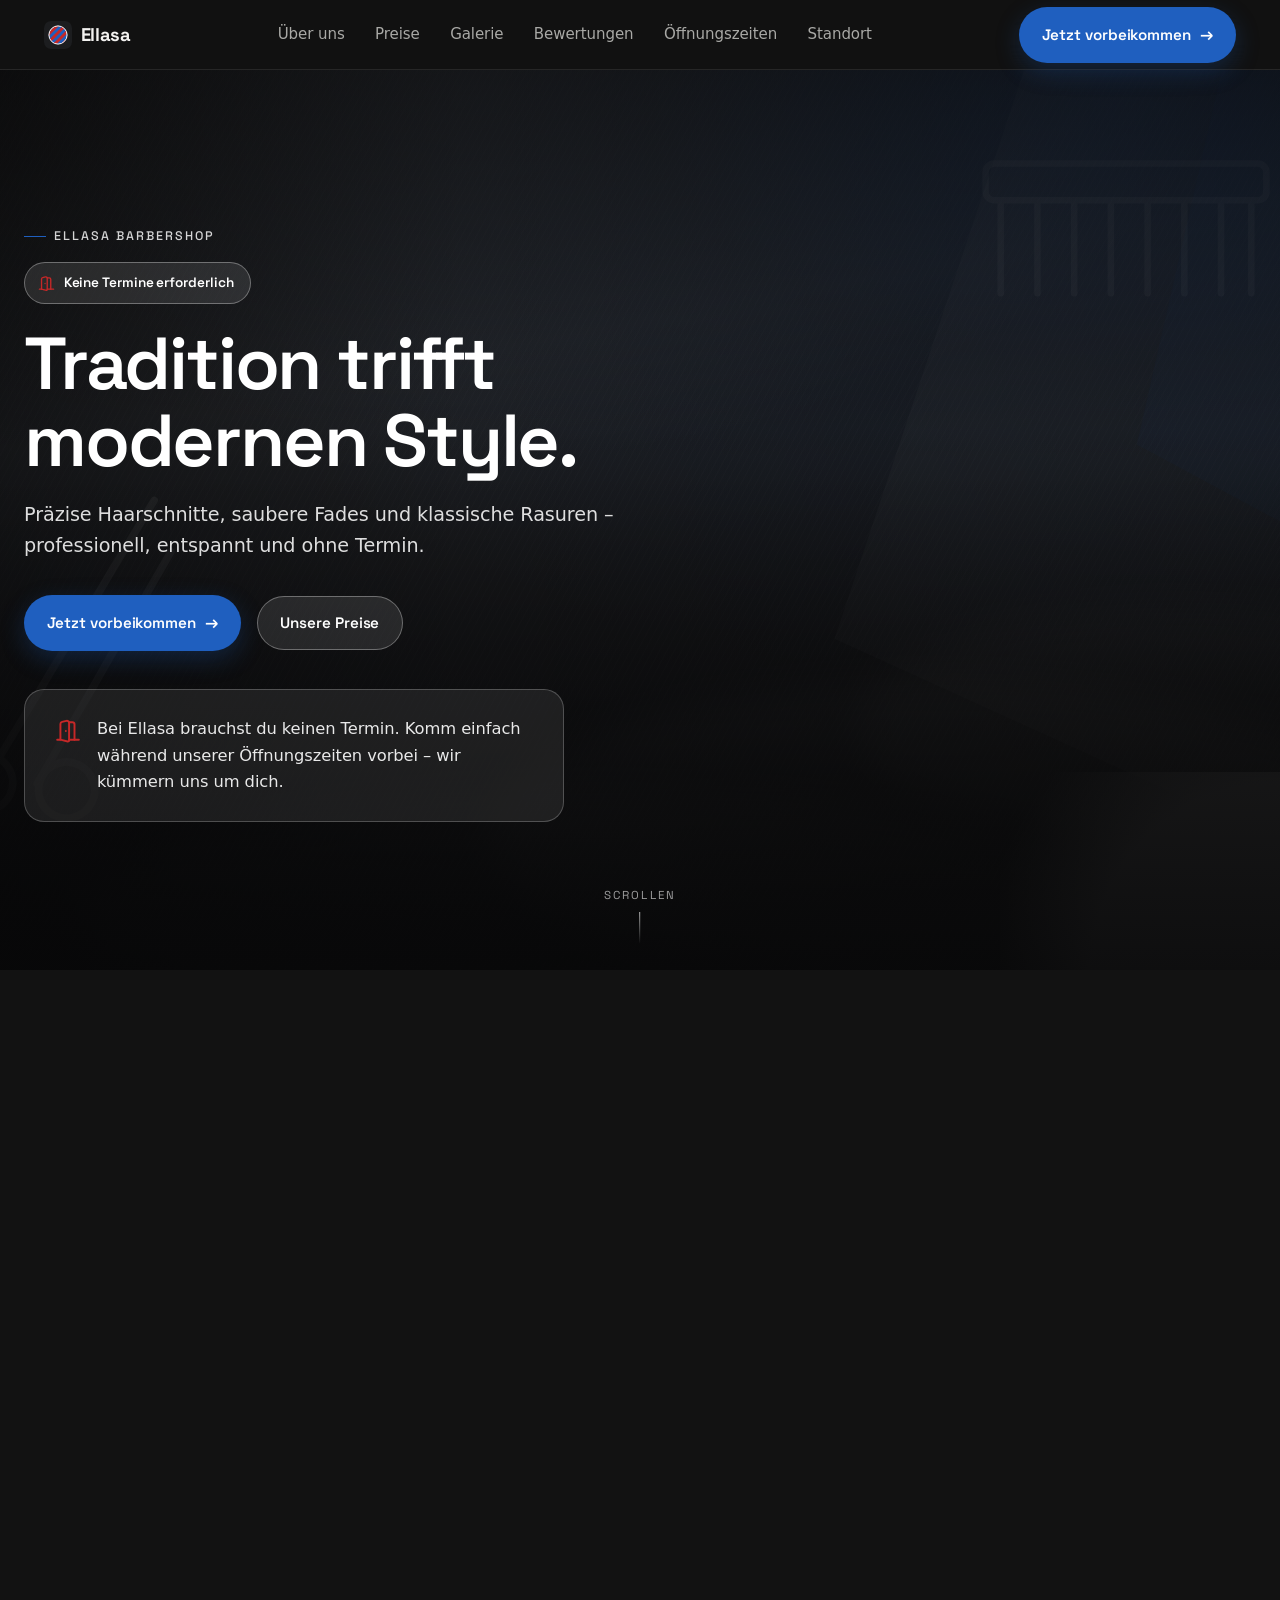
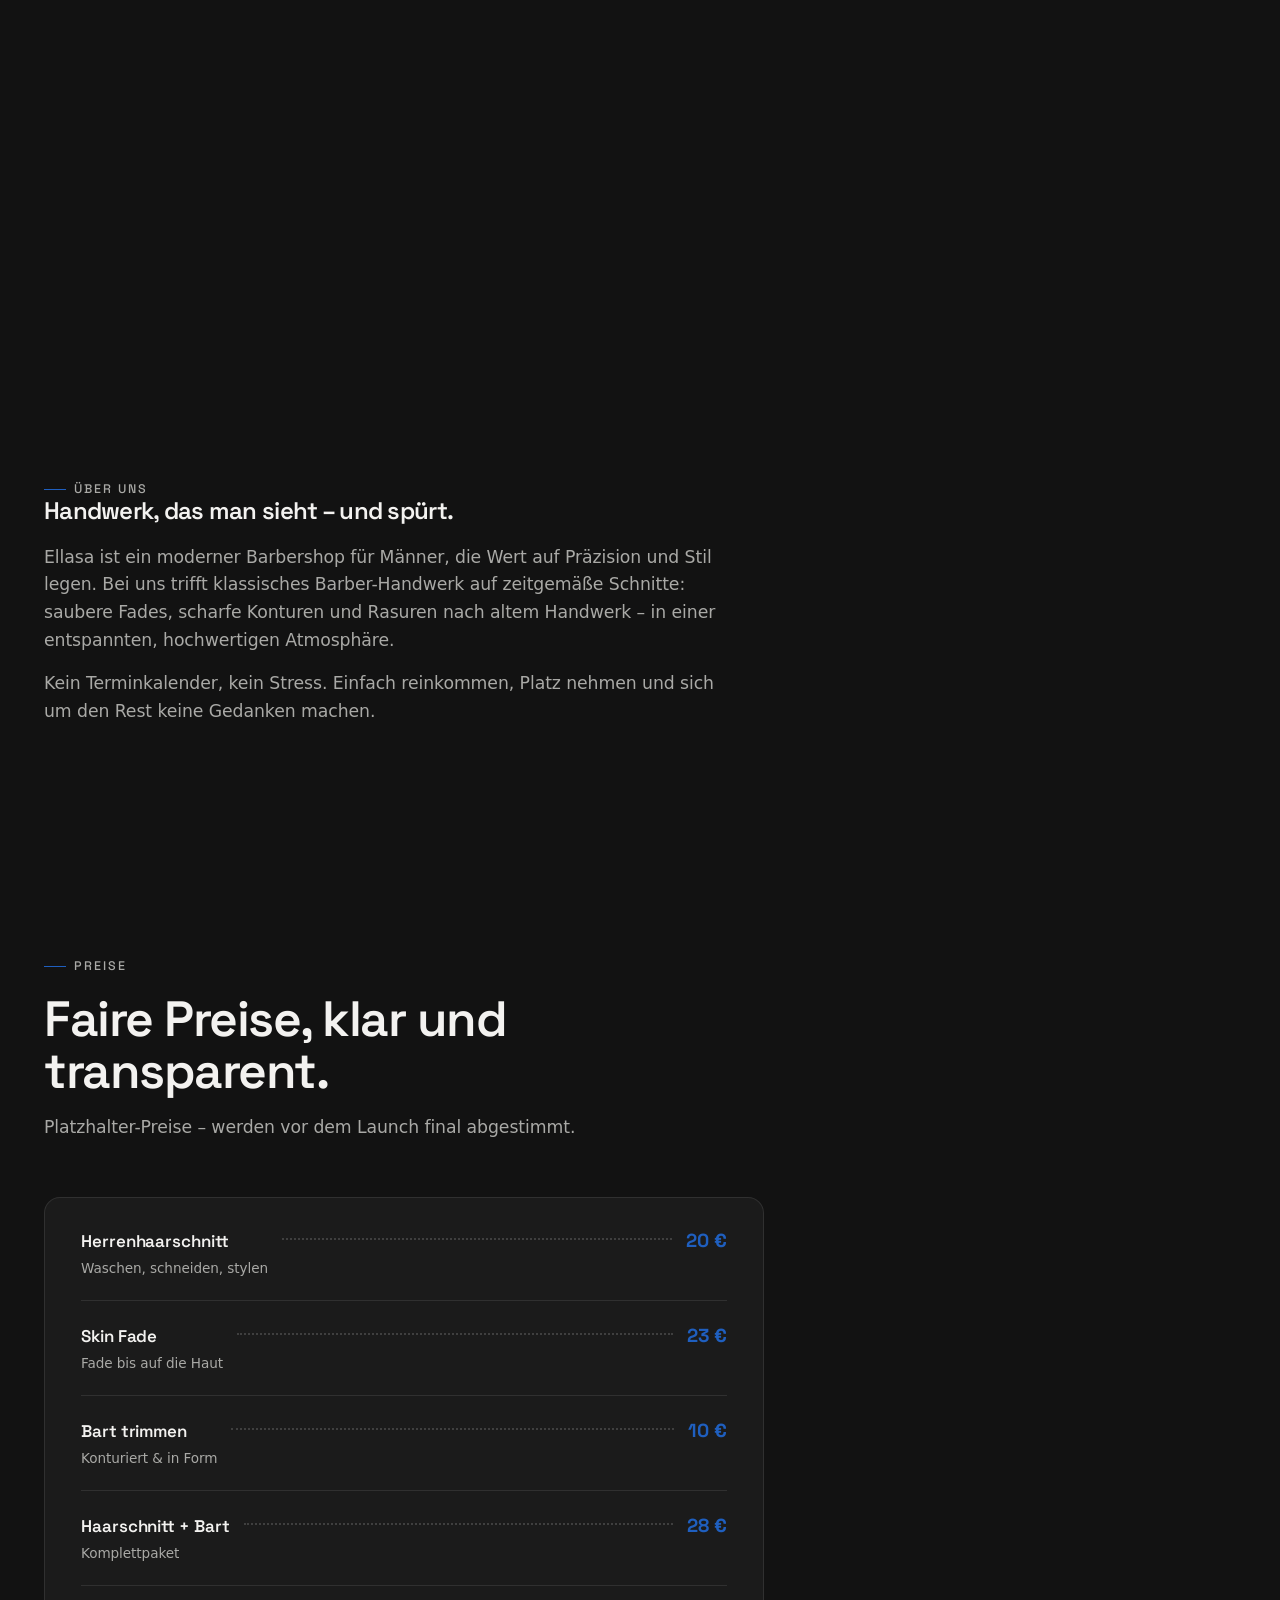
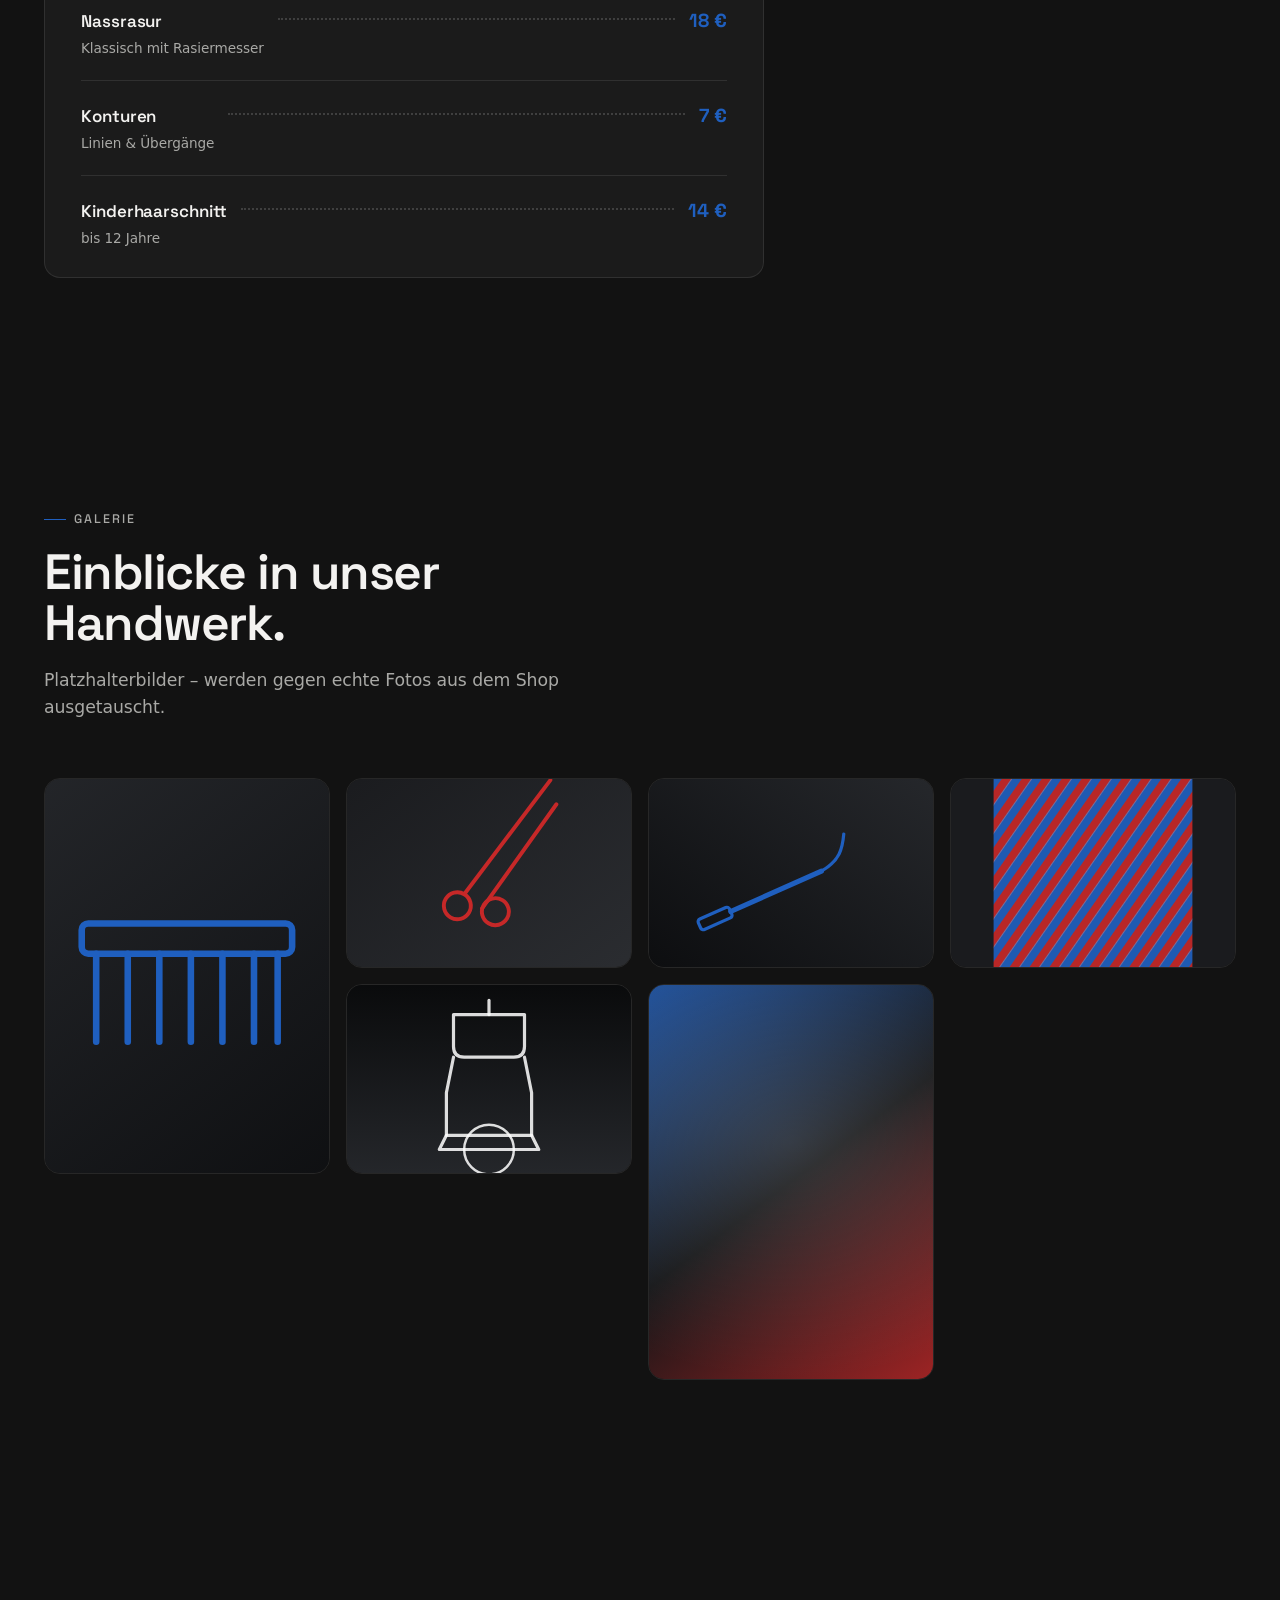
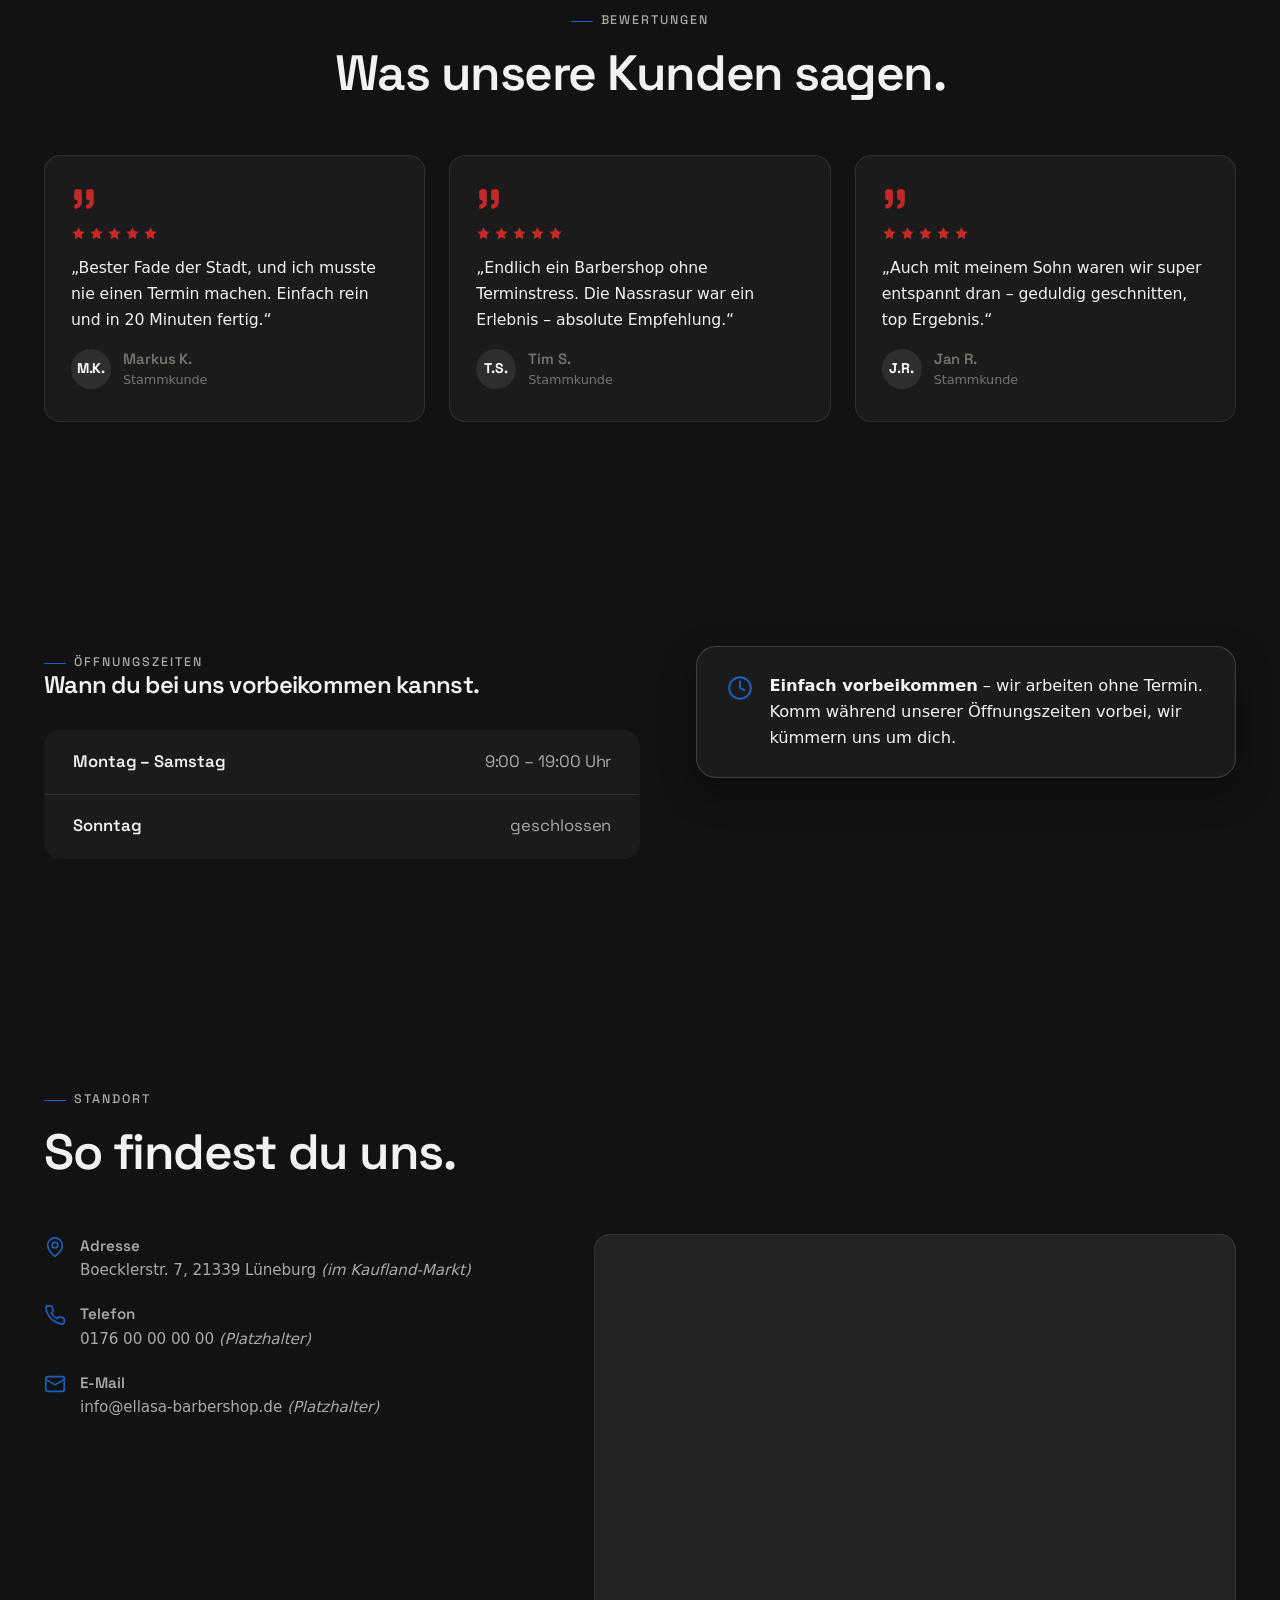
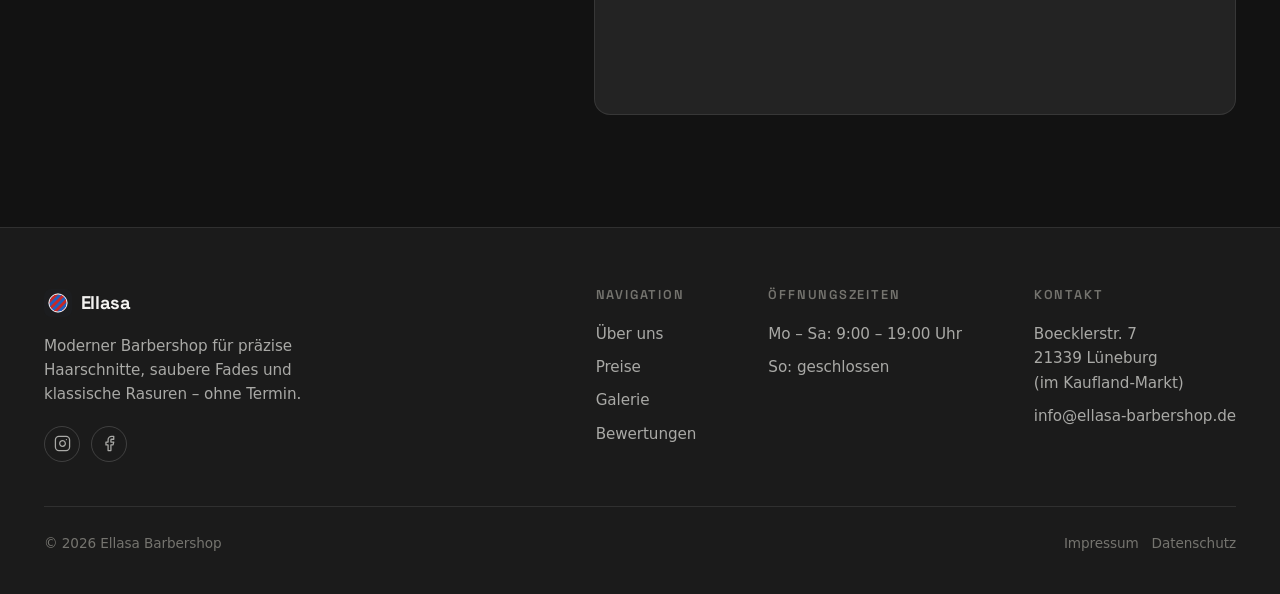
==== commit daa1f8e0: "Add files via upload" ====
--- a/index.html
+++ b/index.html
@@ -29,7 +29,6 @@
     </a>
     <nav class="nav-links" id="nav-links" aria-label="Hauptnavigation">
       <a href="#ueber">Über uns</a>
-      <a href="#leistungen">Leistungen</a>
       <a href="#preise">Preise</a>
       <a href="#galerie">Galerie</a>
       <a href="#bewertungen">Bewertungen</a>
@@ -73,7 +72,7 @@
       <p class="hero-sub">Präzise Haarschnitte, saubere Fades und klassische Rasuren – professionell, entspannt und ohne Termin.</p>
       <div class="hero-actions">
         <a href="#oeffnungszeiten" class="btn btn-primary" data-magnetic><span>Jetzt vorbeikommen</span> <span class="btn-arrow">&rarr;</span></a>
-        <a href="#leistungen" class="btn btn-light">Unsere Leistungen</a>
+        <a href="#preise" class="btn btn-light">Unsere Preise</a>
       </div>
       <div class="callout callout-dark">
         <svg viewBox="0 0 24 24" fill="none" stroke="currentColor" stroke-width="1.8" stroke-linecap="round" stroke-linejoin="round" aria-hidden="true"><path d="M13 4h3a2 2 0 0 1 2 2v14"/><path d="M2 20h3"/><path d="M13 20h9"/><path d="M10 12v.01"/><path d="M13 4.562v16.157a1 1 0 0 1-1.242.97L5 20V5.562a2 2 0 0 1 1.515-1.94l4-1A2 2 0 0 1 13 4.561Z"/></svg>
@@ -93,49 +92,6 @@
       <h2>Handwerk, das man sieht – und spürt.</h2>
       <p>Ellasa ist ein moderner Barbershop für Männer, die Wert auf Präzision und Stil legen. Bei uns trifft klassisches Barber-Handwerk auf zeitgemäße Schnitte: saubere Fades, scharfe Konturen und Rasuren nach altem Handwerk – in einer entspannten, hochwertigen Atmosphäre.</p>
       <p>Kein Terminkalender, kein Stress. Einfach reinkommen, Platz nehmen und sich um den Rest keine Gedanken machen.</p>
-    </div>
-  </div>
-</section>
-
-<!-- UNSERE LEISTUNGEN -->
-<section id="leistungen">
-  <div class="wrap">
-    <div class="sec-head reveal">
-      <span class="eyebrow">Leistungen</span>
-      <h2>Unser Handwerk, deine Wahl.</h2>
-      <p>Von klassisch bis modern – jeder Schnitt wird mit Präzision und dem Auge für Details ausgeführt.</p>
-    </div>
-    <div class="services-grid">
-      <article class="service-card reveal">
-        <div class="icon-tile tile-blue"><svg viewBox="0 0 24 24" fill="none" stroke="currentColor" stroke-width="1.8" stroke-linecap="round" stroke-linejoin="round" aria-hidden="true"><circle cx="6" cy="6" r="3"/><path d="M8.12 8.12 12 12"/><path d="M20 4 8.12 15.88"/><circle cx="6" cy="18" r="3"/><path d="M14.8 14.8 20 20"/></svg></div>
-        <h3>Herrenhaarschnitt</h3>
-        <p>Klassisch oder modern geschnitten, präzise auf deine Kopfform und deinen Stil abgestimmt.</p>
-      </article>
-      <article class="service-card reveal">
-        <div class="icon-tile tile-red"><svg viewBox="0 0 24 24" fill="none" stroke="currentColor" stroke-width="1.8" stroke-linecap="round" stroke-linejoin="round" aria-hidden="true"><path d="M4 14a1 1 0 0 1-.78-1.63l9.9-10.2a.5.5 0 0 1 .86.46l-1.92 6.02A1 1 0 0 0 13 10h7a1 1 0 0 1 .78 1.63l-9.9 10.2a.5.5 0 0 1-.86-.46l1.92-6.02A1 1 0 0 0 11 14z"/></svg></div>
-        <h3>Skin Fade</h3>
-        <p>Sauber verlaufende Übergänge bis auf die Haut – exakt ausgearbeitet mit Maschine und Rasiermesser.</p>
-      </article>
-      <article class="service-card reveal">
-        <div class="icon-tile tile-blue"><svg viewBox="0 0 24 24" fill="none" stroke="currentColor" stroke-width="1.8" stroke-linecap="round" stroke-linejoin="round" aria-hidden="true"><path d="M12 3a7 7 0 0 1 7 7v3a7 7 0 0 1-3 5.74V21l-4-2-4 2v-2.26A7 7 0 0 1 5 13v-3a7 7 0 0 1 7-7Z"/></svg></div>
-        <h3>Bart trimmen</h3>
-        <p>Konturierter Bartschnitt, sauber ausrasiert und in Form gebracht – für ein gepflegtes Gesamtbild.</p>
-      </article>
-      <article class="service-card reveal">
-        <div class="icon-tile tile-red"><svg viewBox="0 0 24 24" fill="none" stroke="currentColor" stroke-width="1.8" stroke-linecap="round" stroke-linejoin="round" aria-hidden="true"><path d="M12 22a7 7 0 0 0 7-7c0-2-1-3.9-3-5.5s-3.5-4-4-6.5c-.5 2.5-2 4.9-4 6.5C6 11.1 5 13 5 15a7 7 0 0 0 7 7z"/></svg></div>
-        <h3>Nassrasur</h3>
-        <p>Klassische Rasur mit warmem Handtuch, Schaum und Rasiermesser – entspannt und rückstandslos glatt.</p>
-      </article>
-      <article class="service-card reveal">
-        <div class="icon-tile tile-blue"><svg viewBox="0 0 24 24" fill="none" stroke="currentColor" stroke-width="1.8" stroke-linecap="round" stroke-linejoin="round" aria-hidden="true"><path d="M21.3 15.3a2.4 2.4 0 0 1 0 3.4l-2.6 2.6a2.4 2.4 0 0 1-3.4 0L2.7 8.7a2.4 2.4 0 0 1 0-3.4l2.6-2.6a2.4 2.4 0 0 1 3.4 0Z"/><path d="m14.5 12.5 2-2"/><path d="m11.5 9.5 2-2"/><path d="m8.5 6.5 2-2"/><path d="m17.5 15.5 2-2"/></svg></div>
-        <h3>Konturen</h3>
-        <p>Scharfe Linien an Haaransatz, Koteletten und Bart – der letzte Schliff für einen sauberen Look.</p>
-      </article>
-      <article class="service-card reveal">
-        <div class="icon-tile tile-red"><svg viewBox="0 0 24 24" fill="none" stroke="currentColor" stroke-width="1.8" stroke-linecap="round" stroke-linejoin="round" aria-hidden="true"><circle cx="12" cy="12" r="10"/><path d="M8 14s1.5 2 4 2 4-2 4-2"/><line x1="9" y1="9" x2="9.01" y2="9"/><line x1="15" y1="9" x2="15.01" y2="9"/></svg></div>
-        <h3>Kinderhaarschnitt</h3>
-        <p>Geduldig und locker geschnitten – für einen entspannten Besuch auch mit den Kleinsten.</p>
-      </article>
     </div>
   </div>
 </section>
@@ -208,71 +164,6 @@
   </div>
 </section>
 
-<!-- WARUM ELLASA -->
-<section id="warum" class="band-light">
-  <div class="wrap">
-    <div class="sec-head center reveal">
-      <span class="eyebrow">Warum Ellasa?</span>
-      <h2>Der Unterschied liegt im Detail.</h2>
-    </div>
-    <div class="benefit-grid">
-      <div class="benefit reveal">
-        <span class="tick"><svg viewBox="0 0 24 24" fill="none" stroke="currentColor" stroke-width="2.4" stroke-linecap="round" stroke-linejoin="round" aria-hidden="true"><path d="M20 6 9 17l-5-5"/></svg></span>
-        <span><b>Professionelle Barber</b><span>Erfahrene Handwerker mit Auge für Präzision und Stil.</span></span>
-      </div>
-      <div class="benefit reveal">
-        <span class="tick"><svg viewBox="0 0 24 24" fill="none" stroke="currentColor" stroke-width="2.4" stroke-linecap="round" stroke-linejoin="round" aria-hidden="true"><path d="M20 6 9 17l-5-5"/></svg></span>
-        <span><b>Hochwertige Werkzeuge</b><span>Gepflegtes Equipment für ein sauberes, präzises Ergebnis.</span></span>
-      </div>
-      <div class="benefit reveal">
-        <span class="tick"><svg viewBox="0 0 24 24" fill="none" stroke="currentColor" stroke-width="2.4" stroke-linecap="round" stroke-linejoin="round" aria-hidden="true"><path d="M20 6 9 17l-5-5"/></svg></span>
-        <span><b>Moderne Schnitte</b><span>Aktuelle Trends kombiniert mit klassischem Handwerk.</span></span>
-      </div>
-      <div class="benefit reveal">
-        <span class="tick"><svg viewBox="0 0 24 24" fill="none" stroke="currentColor" stroke-width="2.4" stroke-linecap="round" stroke-linejoin="round" aria-hidden="true"><path d="M20 6 9 17l-5-5"/></svg></span>
-        <span><b>Klassische Rasur</b><span>Traditionelle Nassrasur mit Rasiermesser und warmem Handtuch.</span></span>
-      </div>
-      <div class="benefit reveal">
-        <span class="tick"><svg viewBox="0 0 24 24" fill="none" stroke="currentColor" stroke-width="2.4" stroke-linecap="round" stroke-linejoin="round" aria-hidden="true"><path d="M20 6 9 17l-5-5"/></svg></span>
-        <span><b>Entspannte Atmosphäre</b><span>Kein Stress, keine Hektik – einfach eine gute Zeit im Chair.</span></span>
-      </div>
-      <div class="benefit reveal">
-        <span class="tick"><svg viewBox="0 0 24 24" fill="none" stroke="currentColor" stroke-width="2.4" stroke-linecap="round" stroke-linejoin="round" aria-hidden="true"><path d="M20 6 9 17l-5-5"/></svg></span>
-        <span><b>Keine Terminvereinbarung nötig</b><span>Einfach vorbeikommen, wann es dir passt.</span></span>
-      </div>
-    </div>
-  </div>
-</section>
-
-<!-- SO FUNKTIONIERT'S -->
-<section id="ablauf">
-  <div class="wrap">
-    <div class="sec-head center reveal">
-      <span class="eyebrow">So funktioniert's</span>
-      <h2>In drei einfachen Schritten.</h2>
-      <p>Kein Online-Buchungssystem, kein Terminstress – so einfach läuft dein Besuch bei Ellasa ab.</p>
-    </div>
-    <div class="steps-grid">
-      <div class="step reveal">
-        <div class="step-num">1</div>
-        <h3>Vorbeikommen</h3>
-        <p>Komm während unserer Öffnungszeiten einfach vorbei – ganz ohne Voranmeldung.</p>
-      </div>
-      <div class="step reveal">
-        <div class="step-num">2</div>
-        <h3>Kurz warten (falls nötig)</h3>
-        <p>Bei hohem Andrang wartest du kurz in entspannter Atmosphäre – meist geht es schnell.</p>
-      </div>
-      <div class="step reveal">
-        <div class="step-num">3</div>
-        <h3>Haarschnitt genießen</h3>
-        <p>Lehn dich zurück und genieße Präzisionsarbeit von erfahrenen Barbern.</p>
-      </div>
-    </div>
-    <p class="steps-note reveal"><strong>Kein Online-Terminsystem nötig</strong> – bei Ellasa zählt nur, dass du vorbeikommst.</p>
-  </div>
-</section>
-
 <!-- KUNDENBEWERTUNGEN -->
 <section id="bewertungen">
   <div class="wrap">
@@ -338,8 +229,7 @@
         <span class="eyebrow">Öffnungszeiten</span>
         <h2>Wann du bei uns vorbeikommen kannst.</h2>
         <table class="hours-table" style="margin-top:2rem">
-          <tr><td>Montag – Freitag</td><td>9:00 – 19:00 Uhr</td></tr>
-          <tr><td>Samstag</td><td>9:00 – 16:00 Uhr</td></tr>
+          <tr><td>Montag – Samstag</td><td>9:00 – 19:00 Uhr</td></tr>
           <tr><td>Sonntag</td><td>geschlossen</td></tr>
         </table>
       </div>
@@ -362,7 +252,7 @@
       <div class="location-info reveal">
         <div class="row">
           <svg viewBox="0 0 24 24" fill="none" stroke="currentColor" stroke-width="1.8" stroke-linecap="round" stroke-linejoin="round" aria-hidden="true"><path d="M20 10c0 4.993-5.539 10.193-7.399 11.799a1 1 0 0 1-1.202 0C9.539 20.193 4 14.993 4 10a8 8 0 0 1 16 0"/><circle cx="12" cy="10" r="3"/></svg>
-          <span><b>Adresse</b><span>Musterstraße 12, 21335 Lüneburg <em>(Platzhalter)</em></span></span>
+          <span><b>Adresse</b><span>Boecklerstr. 7, 21339 Lüneburg <em>(im Kaufland-Markt)</em></span></span>
         </div>
         <div class="row">
           <svg viewBox="0 0 24 24" fill="none" stroke="currentColor" stroke-width="1.8" stroke-linecap="round" stroke-linejoin="round" aria-hidden="true"><path d="M22 16.92v3a2 2 0 0 1-2.18 2 19.79 19.79 0 0 1-8.63-3.07 19.5 19.5 0 0 1-6-6 19.79 19.79 0 0 1-3.07-8.67A2 2 0 0 1 4.11 2h3a2 2 0 0 1 2 1.72c.13.96.36 1.9.7 2.81a2 2 0 0 1-.45 2.11L8.09 9.91a16 16 0 0 0 6 6l1.27-1.27a2 2 0 0 1 2.11-.45c.9.34 1.85.57 2.81.7A2 2 0 0 1 22 16.92Z"/></svg>
@@ -373,9 +263,8 @@
           <span><b>E-Mail</b><span>info@ellasa-barbershop.de <em>(Platzhalter)</em></span></span>
         </div>
       </div>
-      <!-- Placeholder: replace query in the Maps URL with the real address once available -->
       <div class="map-embed reveal">
-        <iframe src="https://www.google.com/maps?q=Musterstra%C3%9Fe+12,+21335+L%C3%BCneburg&output=embed" title="Standort von Ellasa Barbershop" loading="lazy" referrerpolicy="no-referrer-when-downgrade"></iframe>
+        <iframe src="https://www.google.com/maps?q=Boecklerstr.+7,+21339+L%C3%BCneburg&output=embed" title="Standort von Ellasa Barbershop" loading="lazy" referrerpolicy="no-referrer-when-downgrade"></iframe>
       </div>
     </div>
   </div>
@@ -398,21 +287,20 @@
       </div>
       <div class="foot-cols">
         <div class="foot-col">
-          <h4>Leistungen</h4>
-          <a href="#leistungen">Herrenhaarschnitt</a>
-          <a href="#leistungen">Skin Fade</a>
-          <a href="#leistungen">Bart trimmen</a>
+          <h4>Navigation</h4>
+          <a href="#ueber">Über uns</a>
           <a href="#preise">Preise</a>
+          <a href="#galerie">Galerie</a>
+          <a href="#bewertungen">Bewertungen</a>
         </div>
         <div class="foot-col">
           <h4>Öffnungszeiten</h4>
-          <p>Mo – Fr: 9:00 – 19:00 Uhr</p>
-          <p>Sa: 9:00 – 16:00 Uhr</p>
+          <p>Mo – Sa: 9:00 – 19:00 Uhr</p>
           <p>So: geschlossen</p>
         </div>
         <div class="foot-col">
           <h4>Kontakt</h4>
-          <p>Musterstraße 12<br>21335 Lüneburg</p>
+          <p>Boecklerstr. 7<br>21339 Lüneburg<br>(im Kaufland-Markt)</p>
           <a href="mailto:info@ellasa-barbershop.de">info@ellasa-barbershop.de</a>
         </div>
       </div>
--- a/styles.css
+++ b/styles.css
@@ -199,25 +199,6 @@
 .intro-narrow p{ color:var(--muted); font-size:1.08rem; margin-top:1.2rem; }
 .intro-narrow p + p{ margin-top:1rem; }
 
-/* ---------- leistungen (service cards) ---------- */
-.services-grid{ display:grid; grid-template-columns:repeat(3,1fr); gap:24px; }
-.service-card{
-  display:flex; flex-direction:column; background:var(--bg-2);
-  border:1px solid var(--line); border-radius:var(--radius); padding:32px 28px;
-  transition:transform .25s var(--ease), box-shadow .25s var(--ease);
-}
-.service-card:hover{ transform:translateY(-4px); border-color:var(--line-2); box-shadow:0 22px 46px rgba(0,0,0,.5); }
-.icon-tile{
-  width:52px; height:52px; border-radius:14px; color:#fff;
-  display:flex; align-items:center; justify-content:center; margin-bottom:20px;
-}
-.icon-tile svg{ width:25px; height:25px; }
-.icon-tile.tile-blue{ background:var(--accent); }
-.icon-tile.tile-red{ background:var(--accent-2); }
-.icon-tile.tile-ink{ background:var(--ink); }
-.service-card h3{ font-size:1.32rem; margin:0 0 .7rem; }
-.service-card p{ color:var(--muted); font-size:.98rem; flex:1 0 auto; }
-
 /* ---------- preise ---------- */
 .price-list{ background:var(--bg-2); border:1px solid var(--line); border-radius:var(--radius); padding:8px 36px; max-width:720px; }
 .price-row{ display:flex; align-items:baseline; gap:14px; padding:20px 0; border-bottom:1px solid var(--line); }
@@ -236,38 +217,6 @@
 .gallery-item:hover{ transform:scale(1.02); }
 .gallery-grid .gallery-item:nth-child(1),
 .gallery-grid .gallery-item:nth-child(6){ grid-row:span 2; }
-
-/* ---------- warum ellasa (light tinted band) ---------- */
-.band-light{ background:var(--bg-3); }
-.benefit-grid{ display:grid; grid-template-columns:repeat(3,1fr); gap:30px 34px; }
-.benefit{ display:flex; gap:14px; align-items:flex-start; }
-.benefit .tick{
-  flex:0 0 auto; width:26px; height:26px; border-radius:999px; margin-top:2px;
-  background:var(--accent); color:#fff; display:flex; align-items:center; justify-content:center;
-}
-.benefit:nth-child(3n+2) .tick{ background:var(--accent-2); }
-.benefit .tick svg{ width:15px; height:15px; }
-.benefit b{ display:block; font-family:var(--display); font-weight:600; font-size:1.03rem; }
-.benefit span{ color:var(--muted); font-size:.95rem; }
-
-/* ---------- so funktioniert's ---------- */
-.steps-grid{ display:grid; grid-template-columns:repeat(3,1fr); gap:24px; }
-.step{
-  background:var(--bg-2); border:1px solid var(--line); border-radius:var(--radius);
-  padding:34px 28px; text-align:center;
-}
-.step-num{
-  width:46px; height:46px; border-radius:999px; margin:0 auto 18px;
-  display:flex; align-items:center; justify-content:center;
-  font-family:var(--display); font-weight:700; font-size:1.15rem; color:#fff;
-}
-.step:nth-child(1) .step-num{ background:var(--accent); }
-.step:nth-child(2) .step-num{ background:var(--accent-2); }
-.step:nth-child(3) .step-num{ background:var(--ink); }
-.step h3{ font-size:1.22rem; margin-bottom:.6rem; }
-.step p{ color:var(--muted); font-size:.95rem; }
-.steps-note{ text-align:center; color:var(--muted); margin-top:40px; font-size:1rem; }
-.steps-note strong{ color:var(--text); }
 
 /* ---------- bewertungen ---------- */
 .testimonial-grid{ display:grid; grid-template-columns:repeat(3,1fr); gap:24px; }
@@ -358,9 +307,6 @@
   #nav.nav-open .nav-links{ display:flex; }
   .nav-toggle{ display:inline-flex; }
 
-  .services-grid{ grid-template-columns:1fr 1fr; }
-  .benefit-grid{ grid-template-columns:1fr 1fr; }
-  .steps-grid{ grid-template-columns:1fr; }
   .testimonial-grid{ grid-template-columns:1fr; }
   .gallery-grid{ grid-template-columns:1fr 1fr; }
   .hours-layout{ grid-template-columns:1fr; gap:36px; }
@@ -371,8 +317,6 @@
   section:not(.hero){ padding:78px 0; }
   .hero{ height:190vh; min-height:1180px; }
   .hero-content{ padding:0 20px; }
-  .services-grid{ grid-template-columns:1fr; }
-  .benefit-grid{ grid-template-columns:1fr; }
   .gallery-grid{ grid-template-columns:1fr 1fr; grid-auto-rows:150px; }
   .price-list{ padding:6px 22px; }
   .brand span{ white-space:nowrap; }
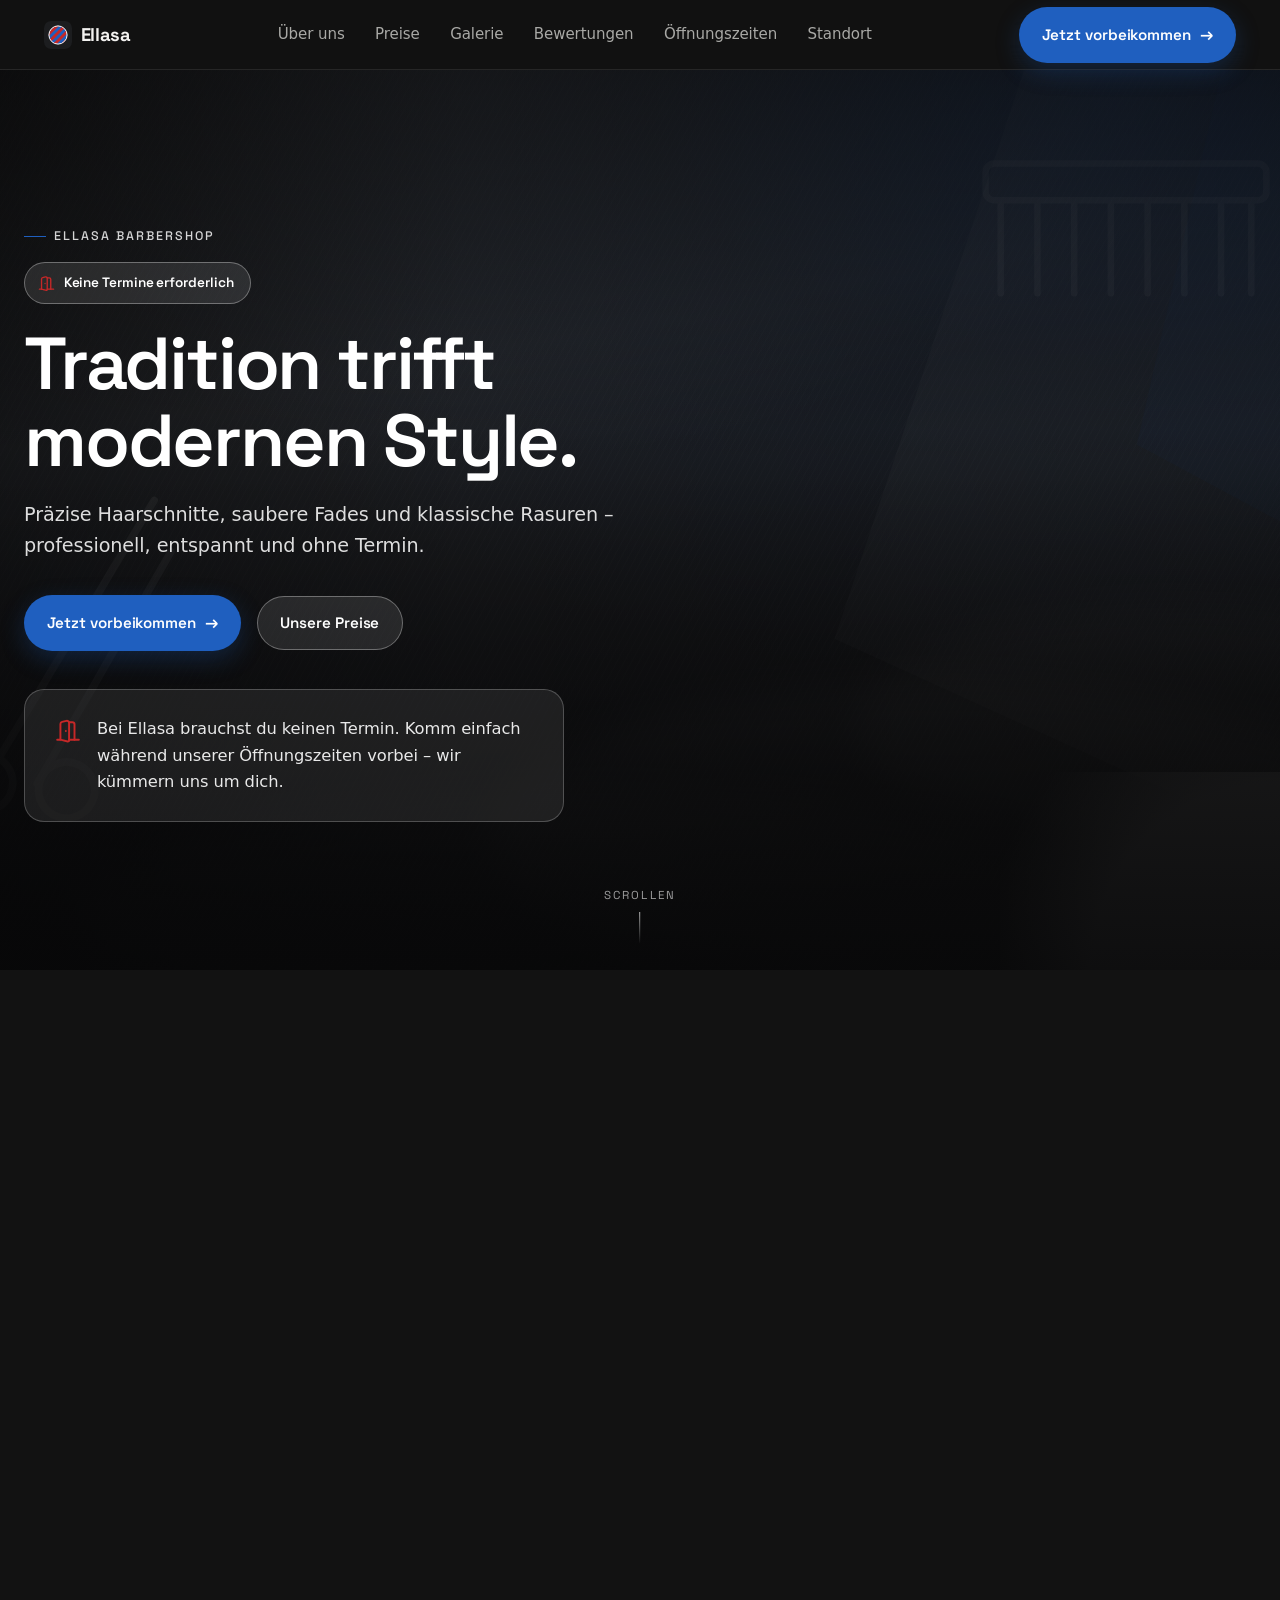
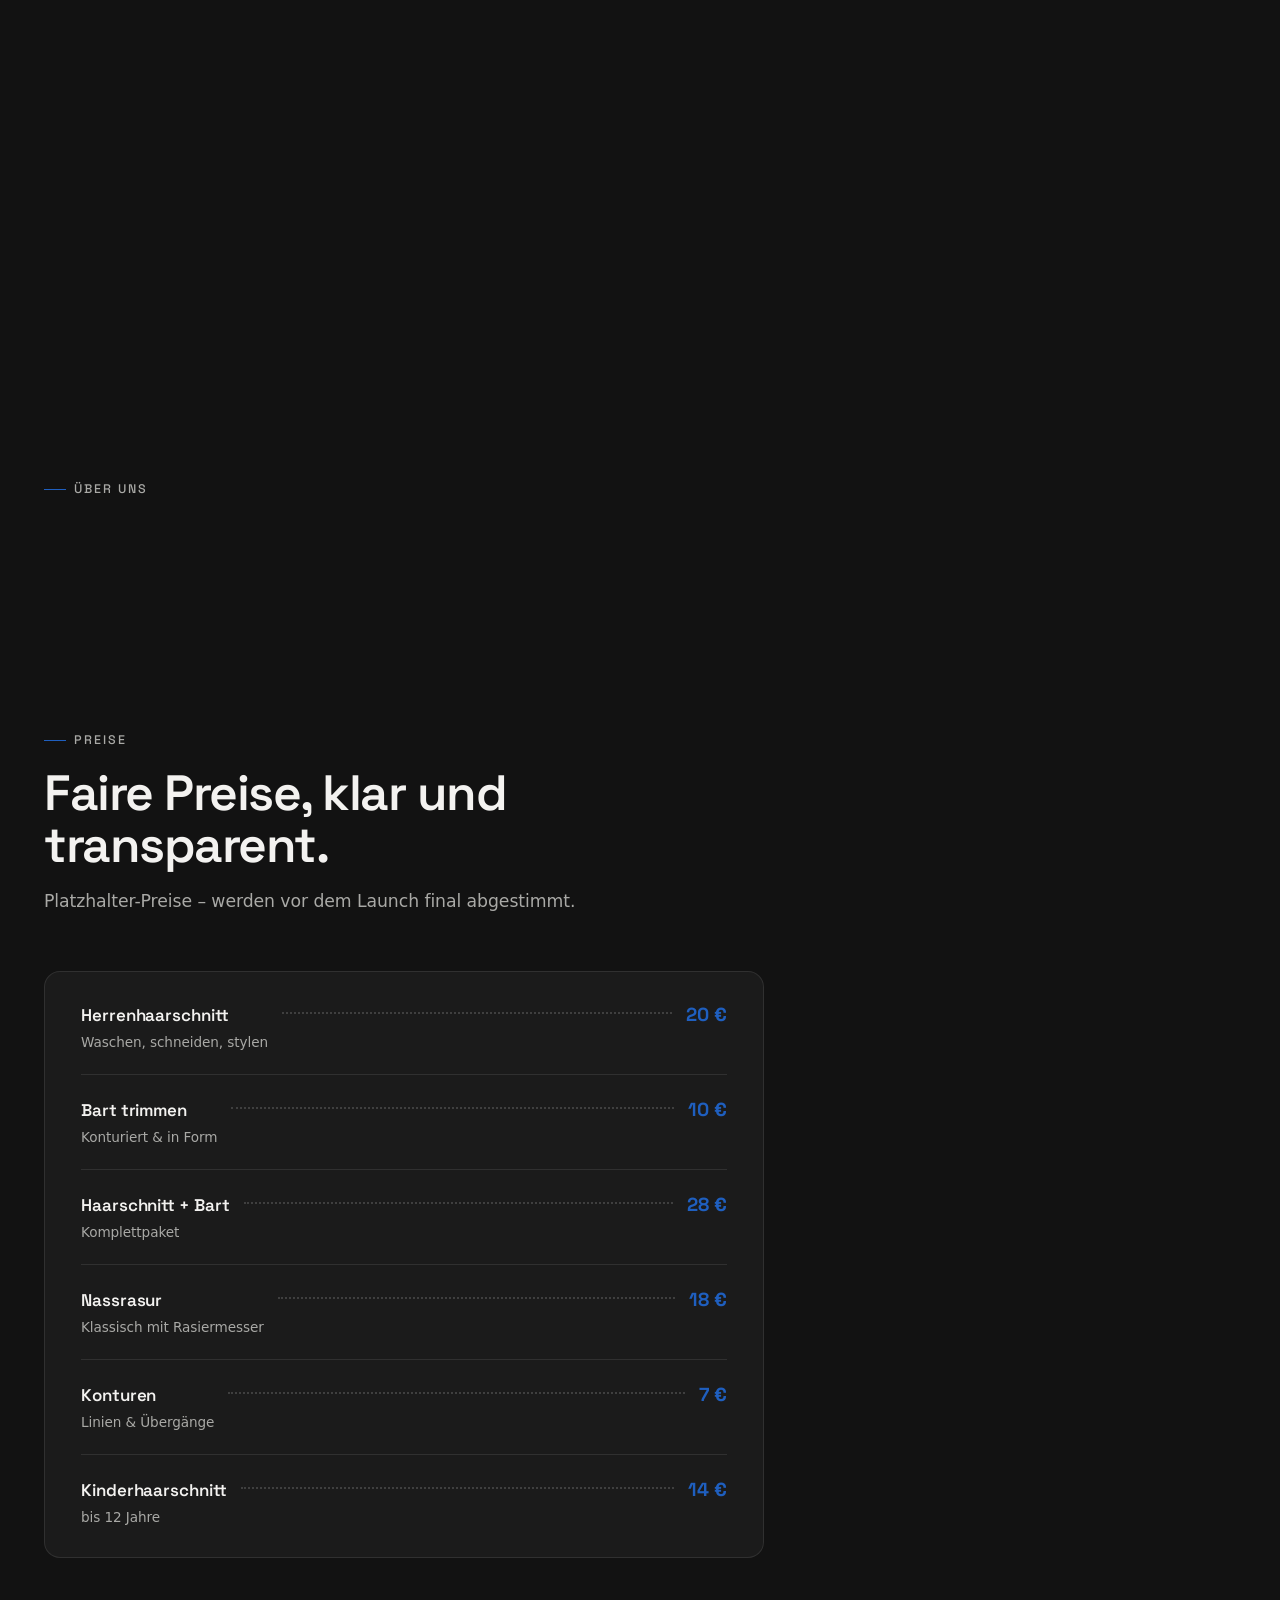
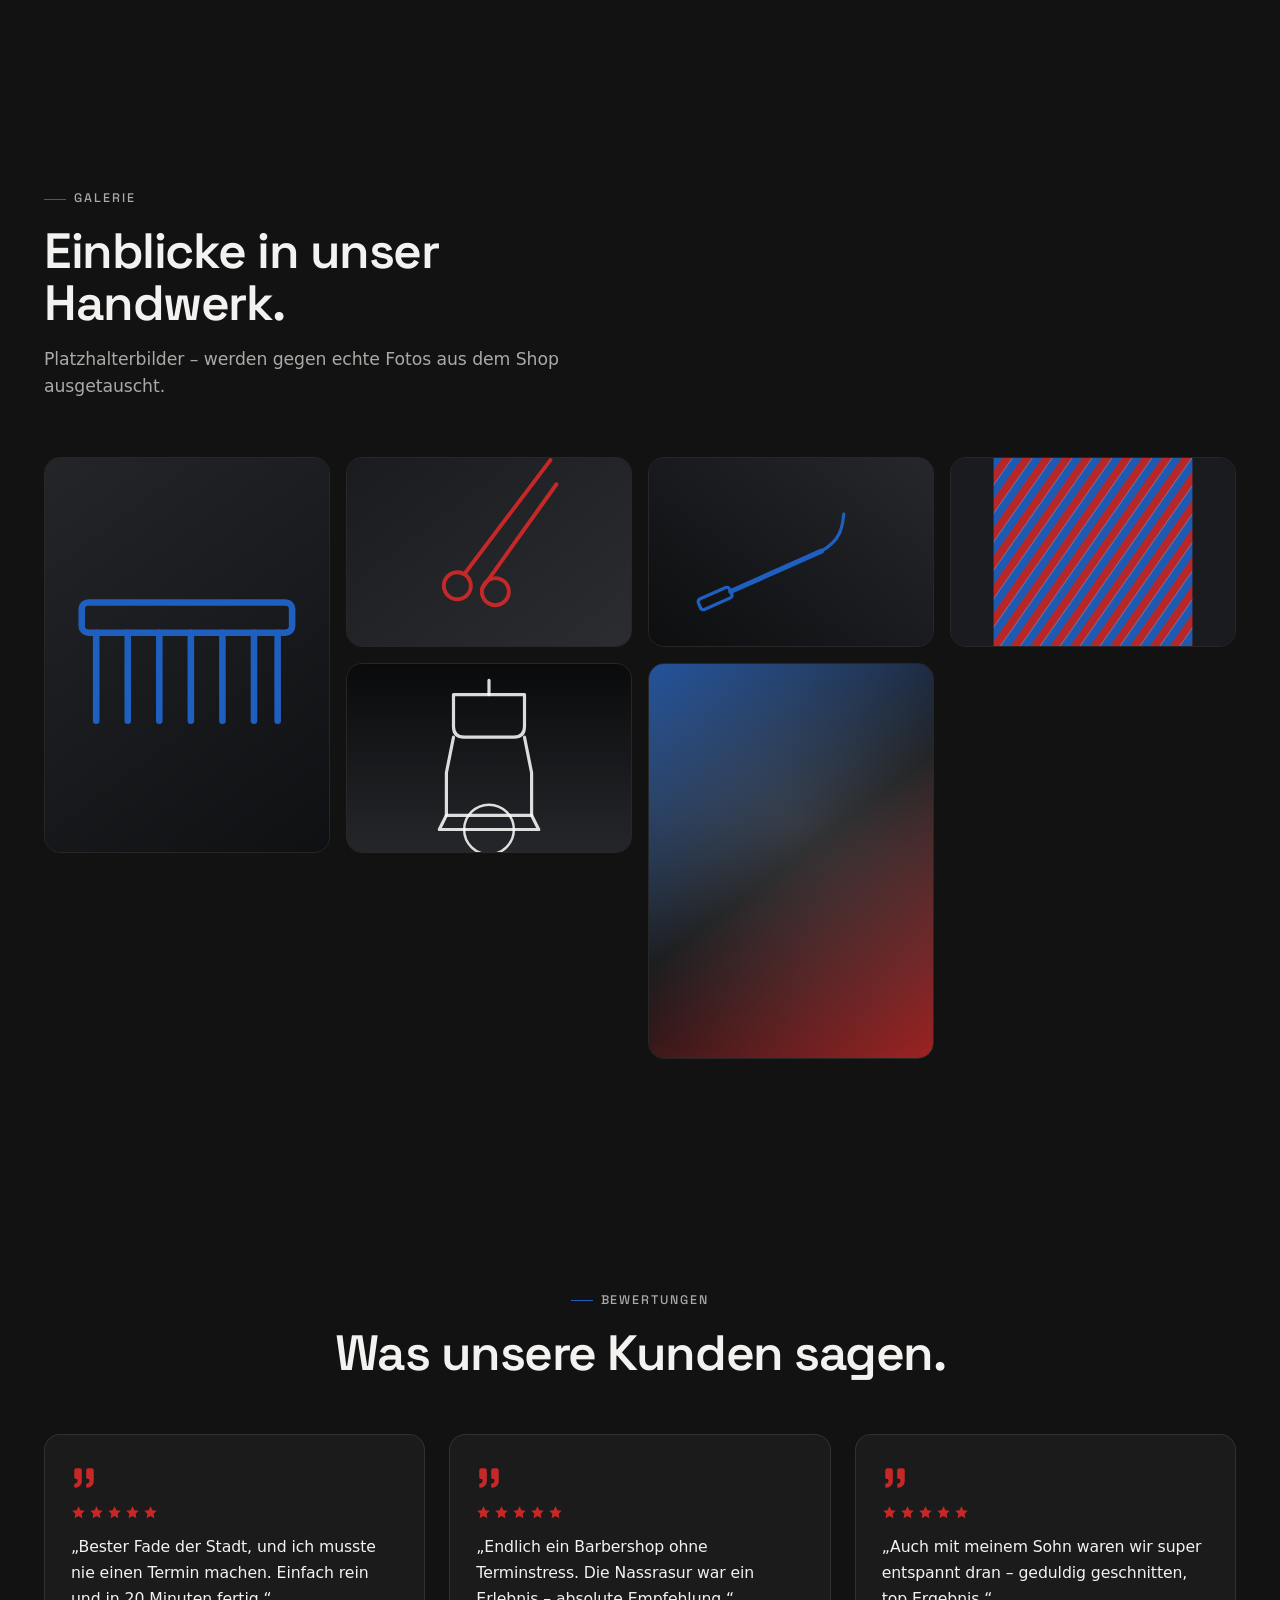
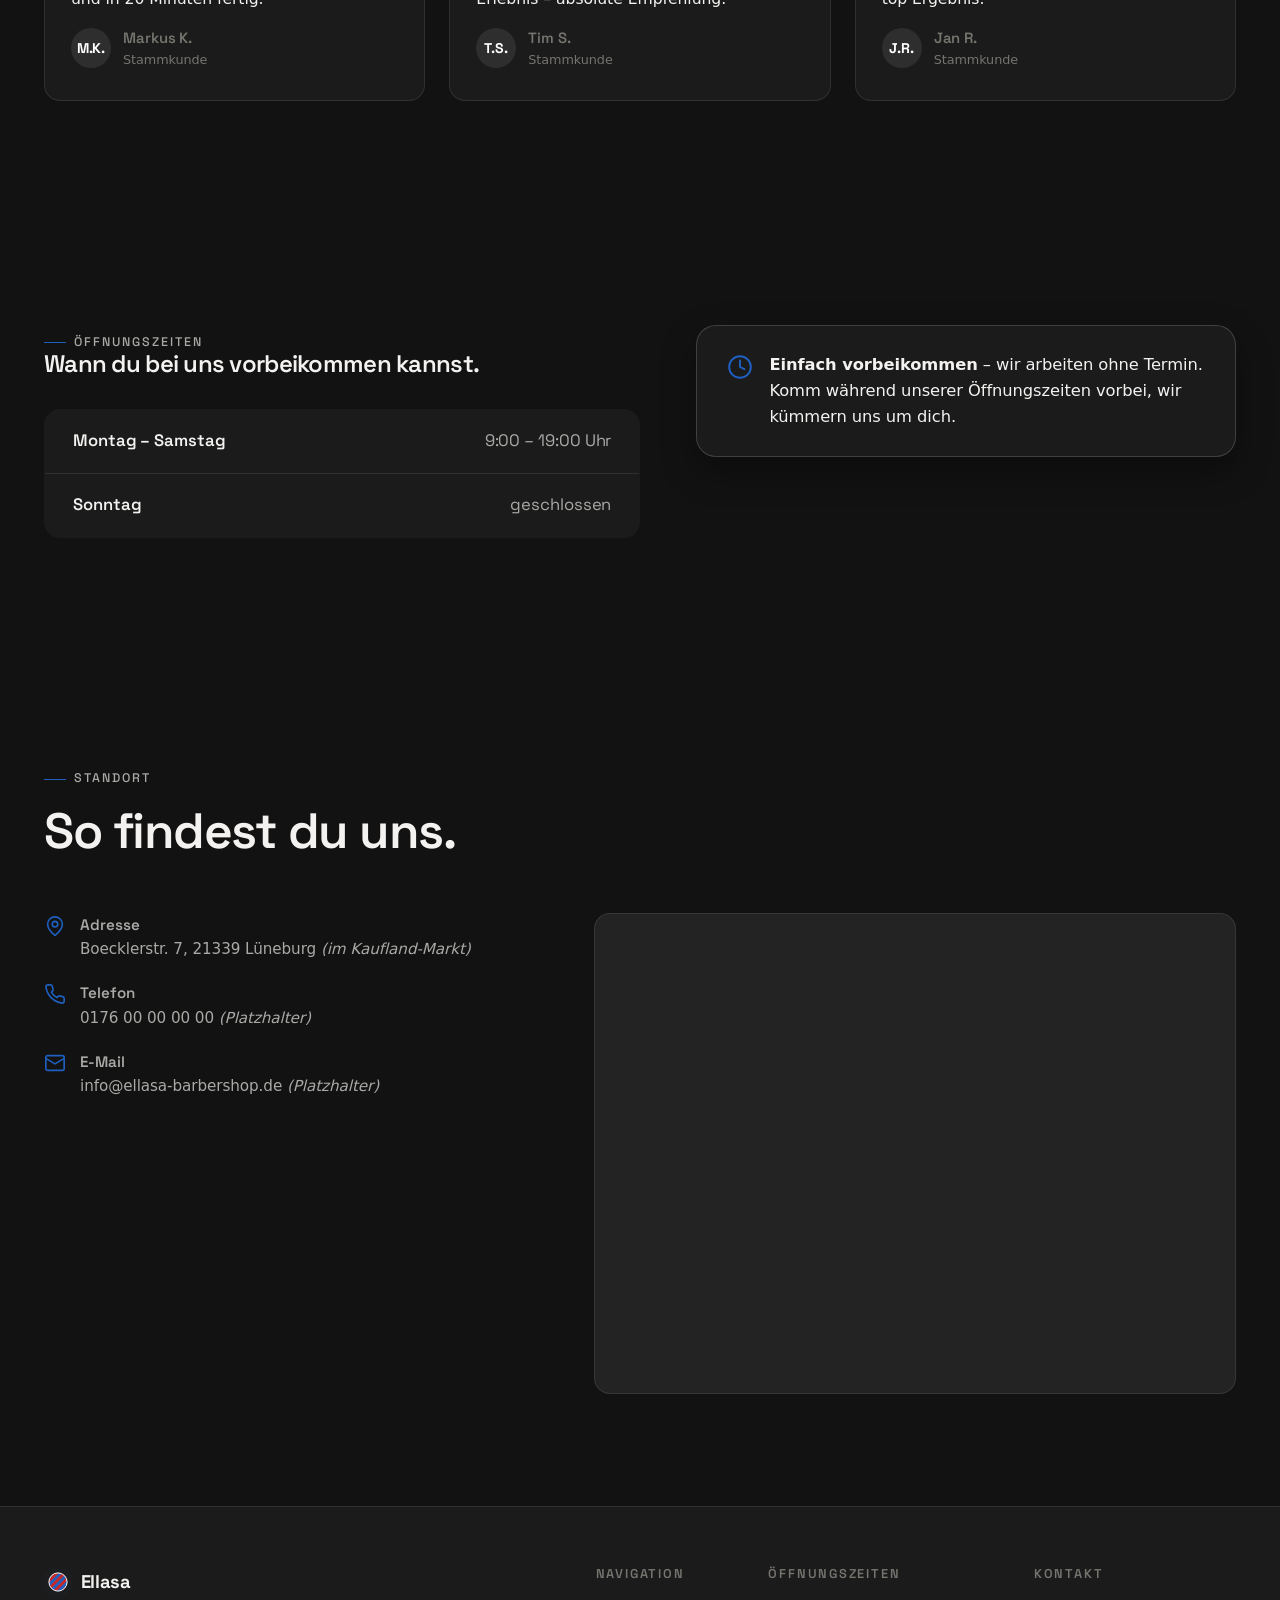
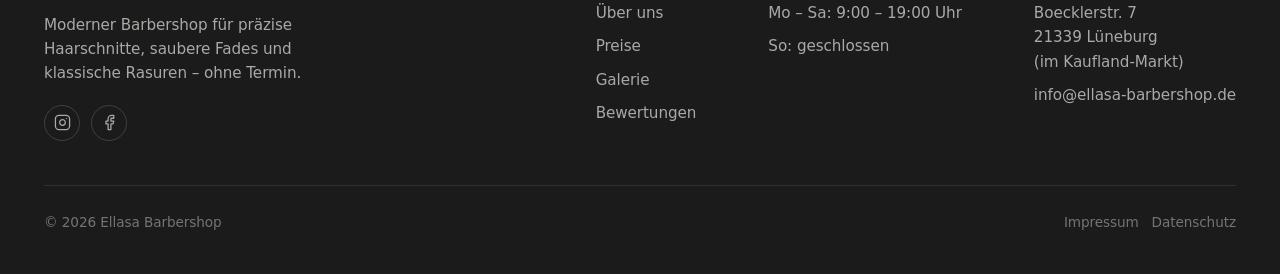
==== commit 8beb45d6: "Add files via upload" ====
--- a/index.html
+++ b/index.html
@@ -89,9 +89,7 @@
   <div class="wrap">
     <div class="intro-narrow reveal">
       <span class="eyebrow">Über uns</span>
-      <h2>Handwerk, das man sieht – und spürt.</h2>
-      <p>Ellasa ist ein moderner Barbershop für Männer, die Wert auf Präzision und Stil legen. Bei uns trifft klassisches Barber-Handwerk auf zeitgemäße Schnitte: saubere Fades, scharfe Konturen und Rasuren nach altem Handwerk – in einer entspannten, hochwertigen Atmosphäre.</p>
-      <p>Kein Terminkalender, kein Stress. Einfach reinkommen, Platz nehmen und sich um den Rest keine Gedanken machen.</p>
+      <!-- Inhalt folgt -->
     </div>
   </div>
 </section>
@@ -109,11 +107,6 @@
         <span class="price-name">Herrenhaarschnitt<small>Waschen, schneiden, stylen</small></span>
         <span class="price-fill"></span>
         <span class="price-amount">20 €</span>
-      </div>
-      <div class="price-row">
-        <span class="price-name">Skin Fade<small>Fade bis auf die Haut</small></span>
-        <span class="price-fill"></span>
-        <span class="price-amount">23 €</span>
       </div>
       <div class="price-row">
         <span class="price-name">Bart trimmen<small>Konturiert &amp; in Form</small></span>
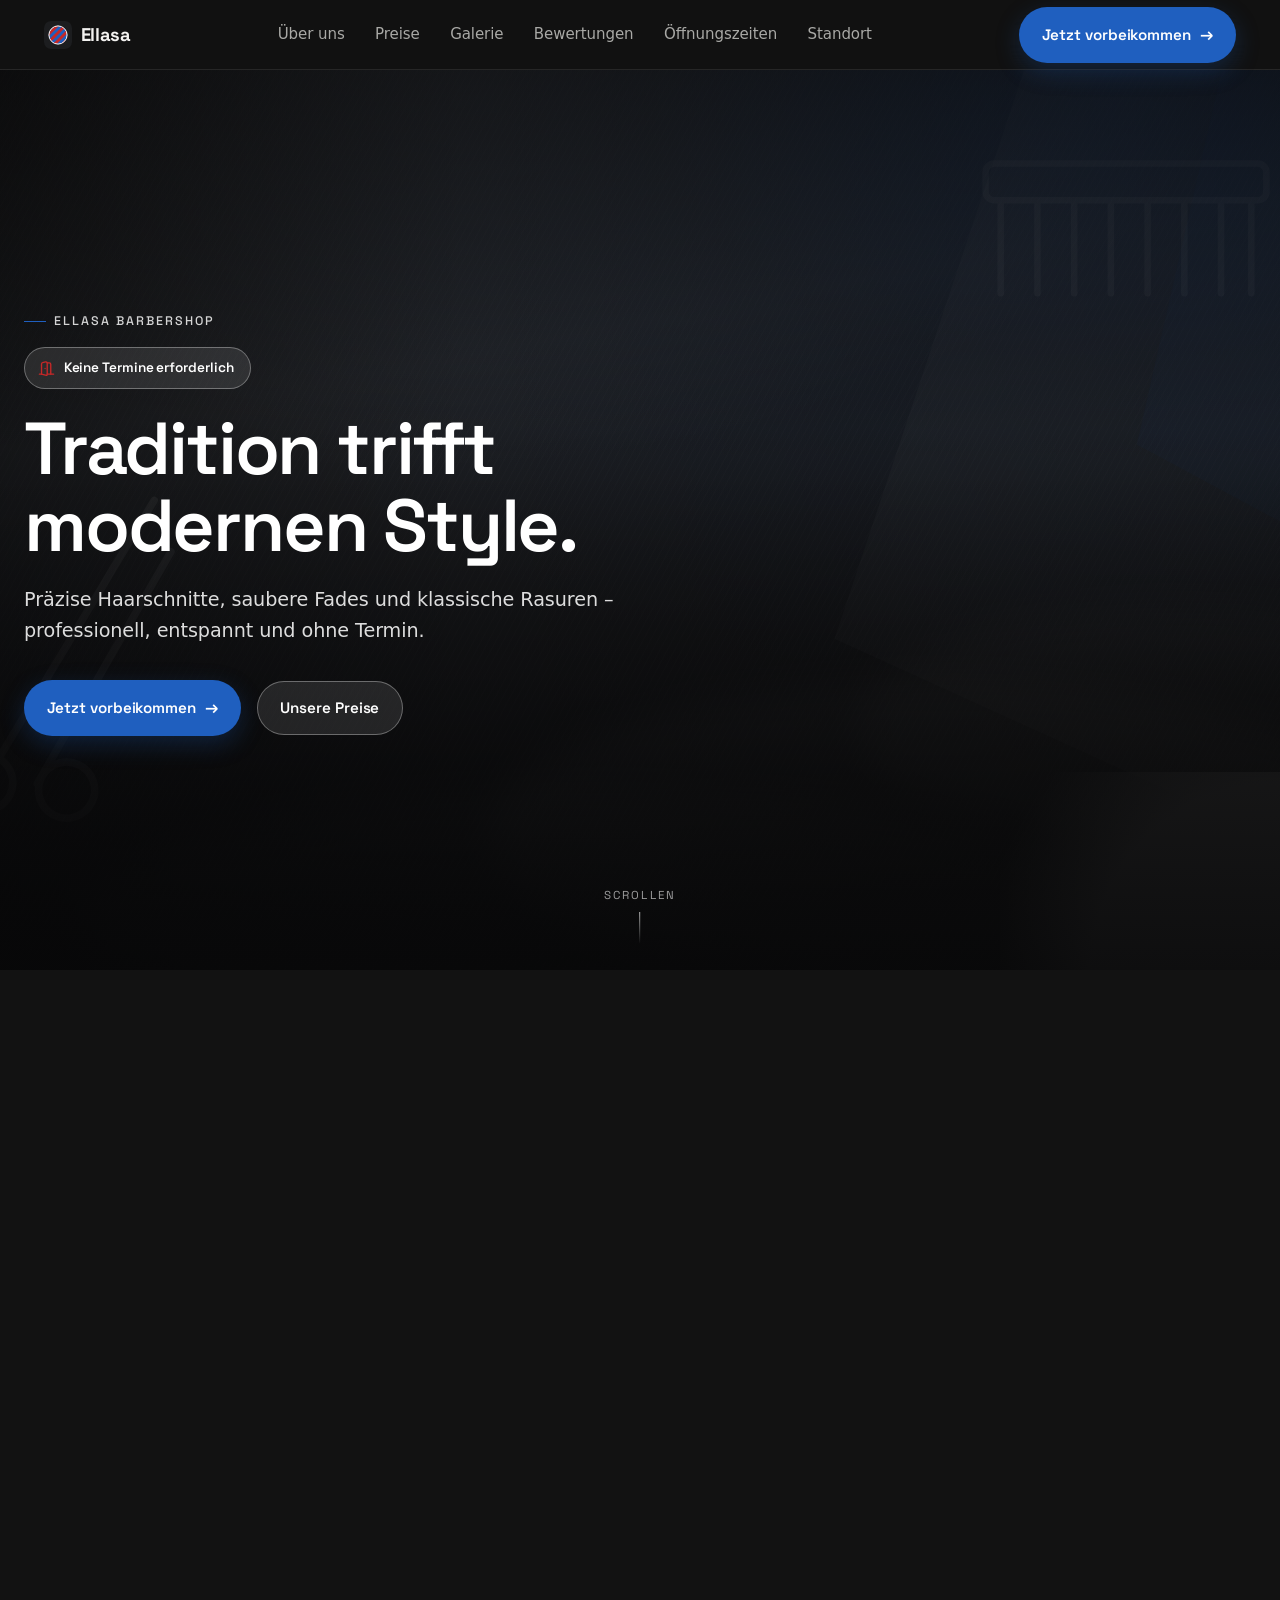
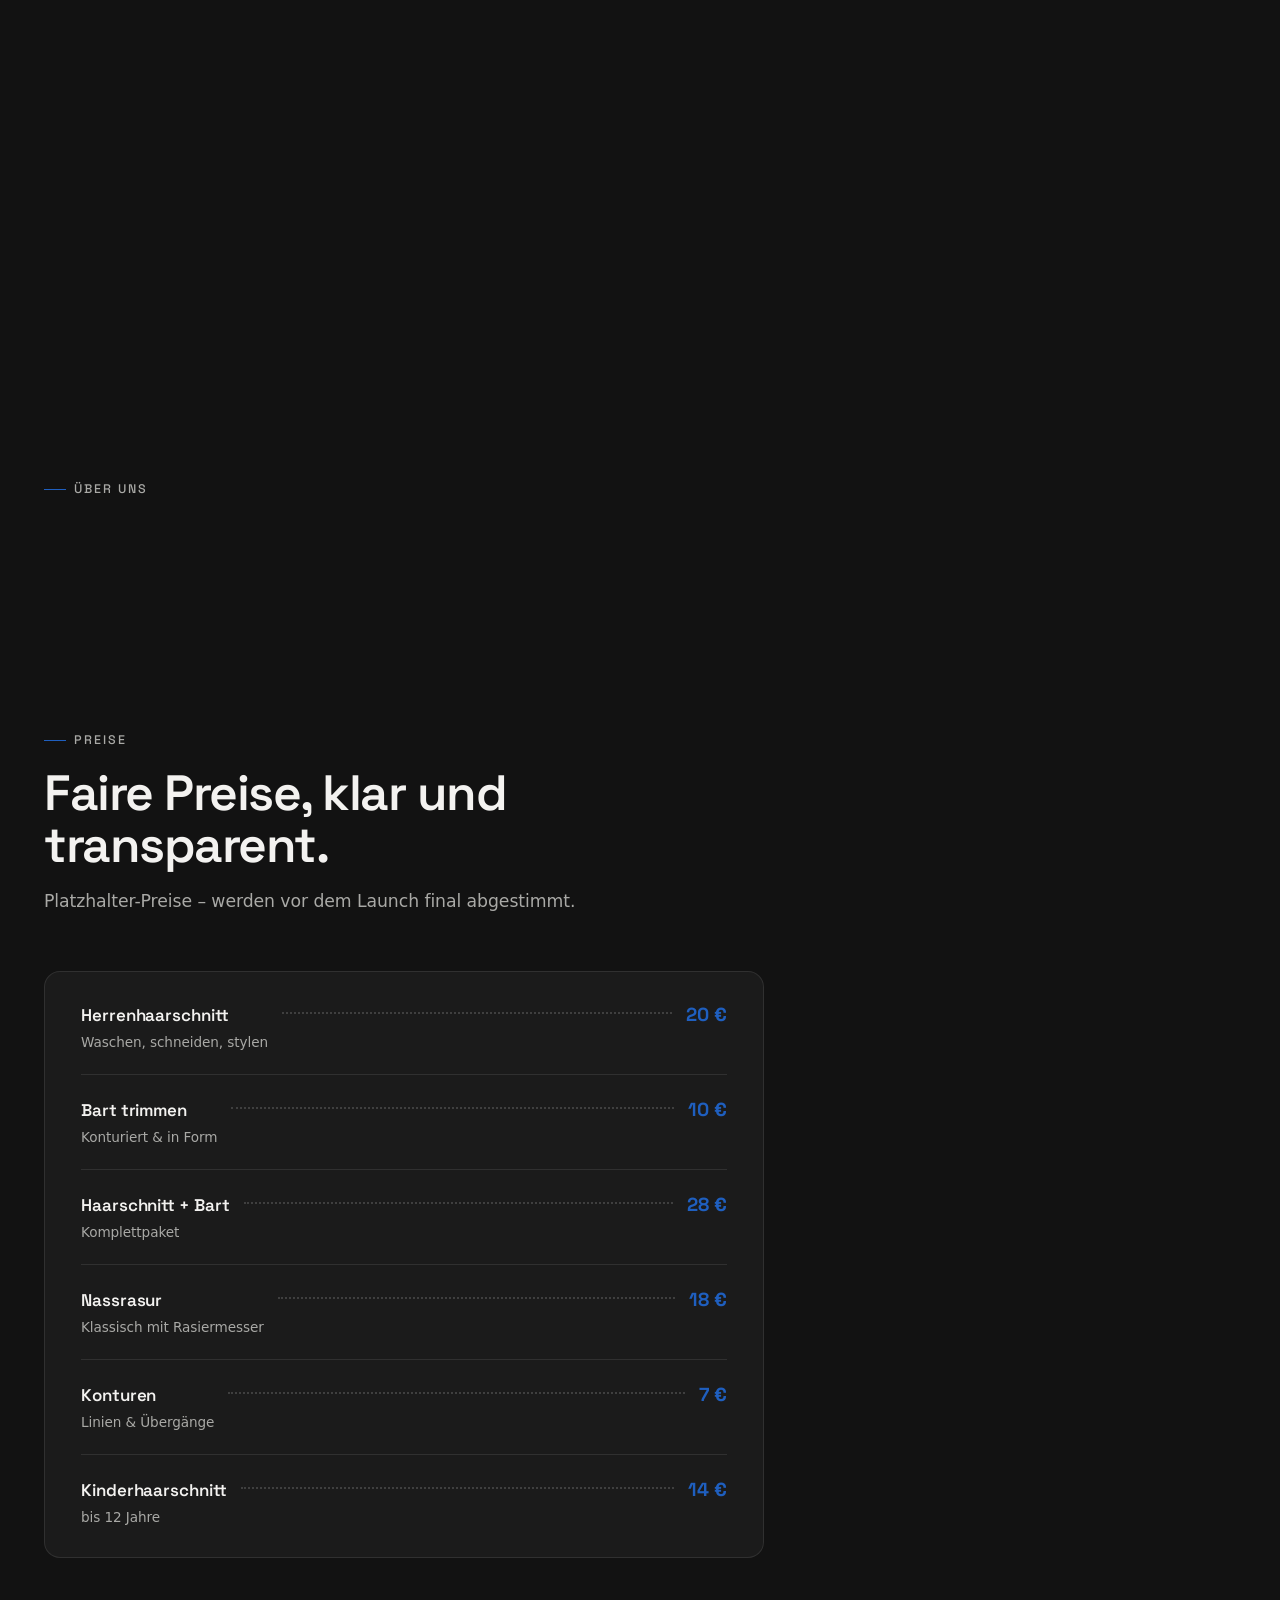
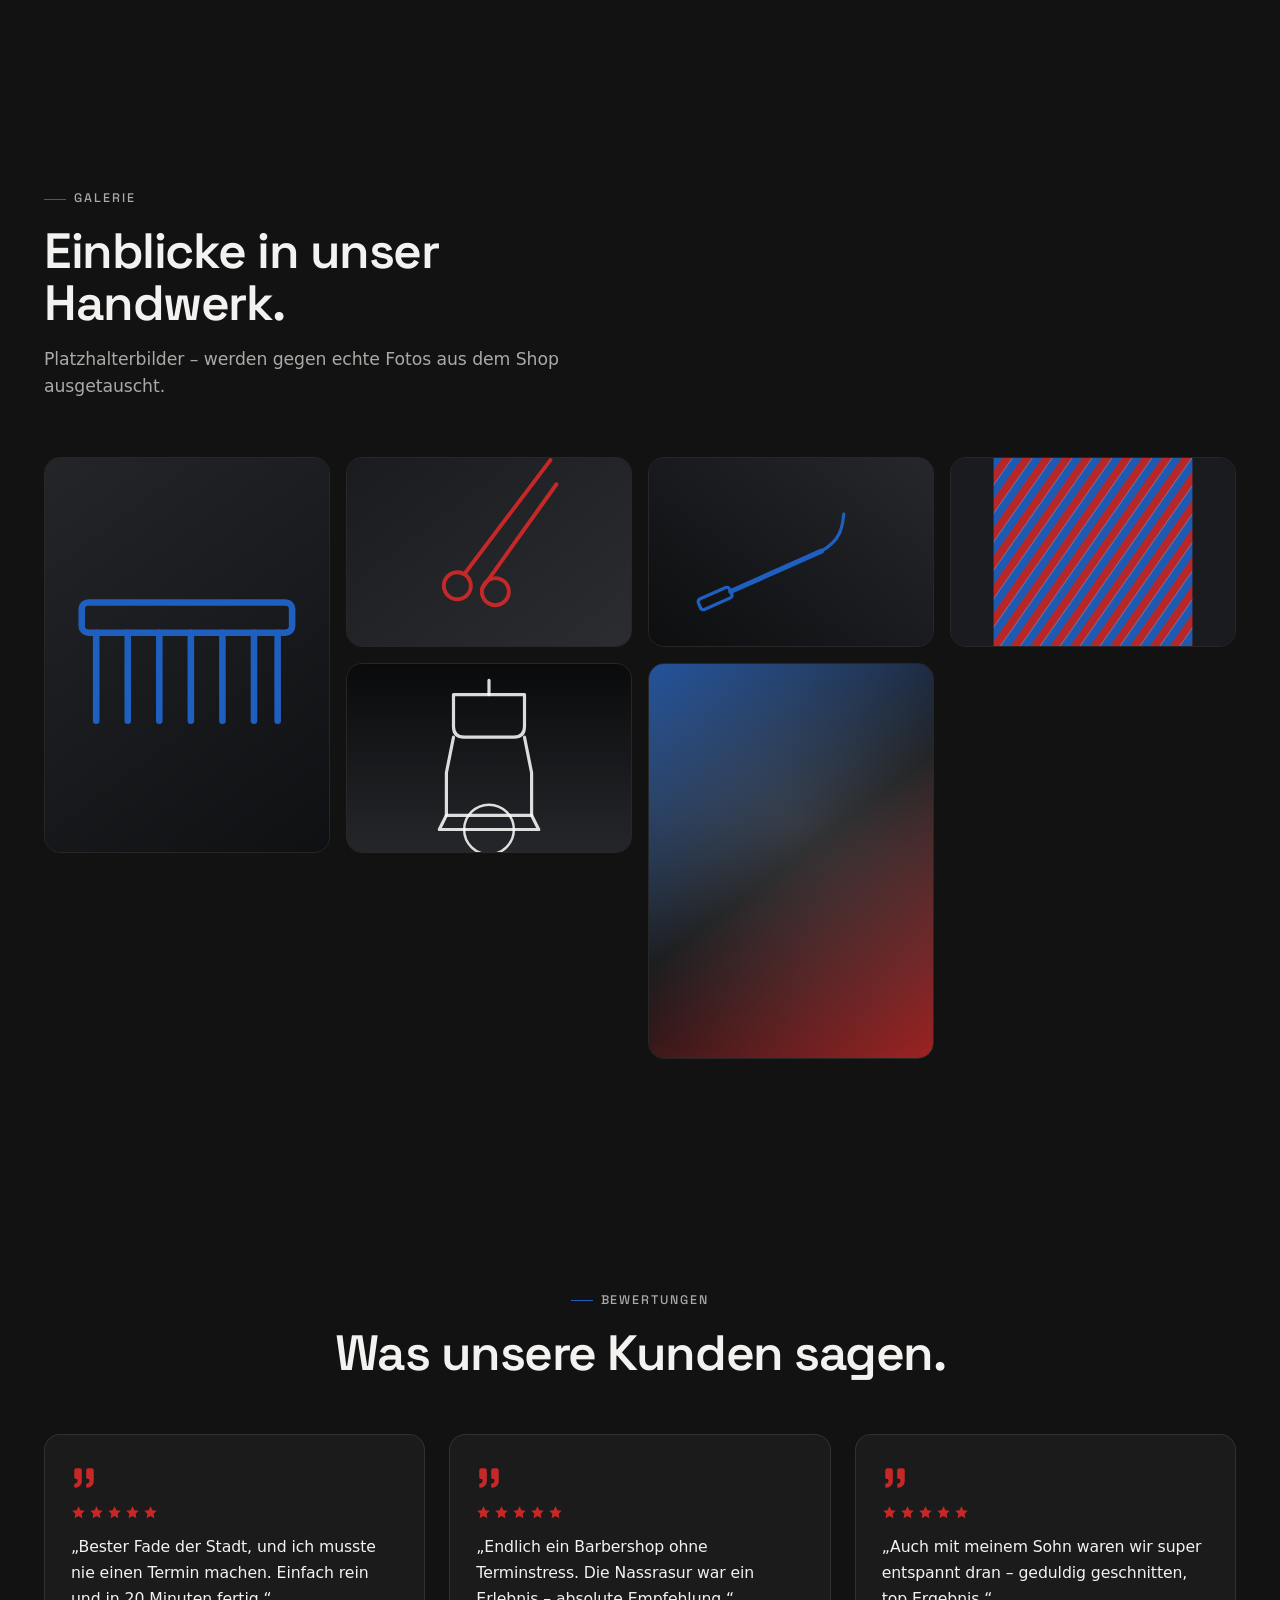
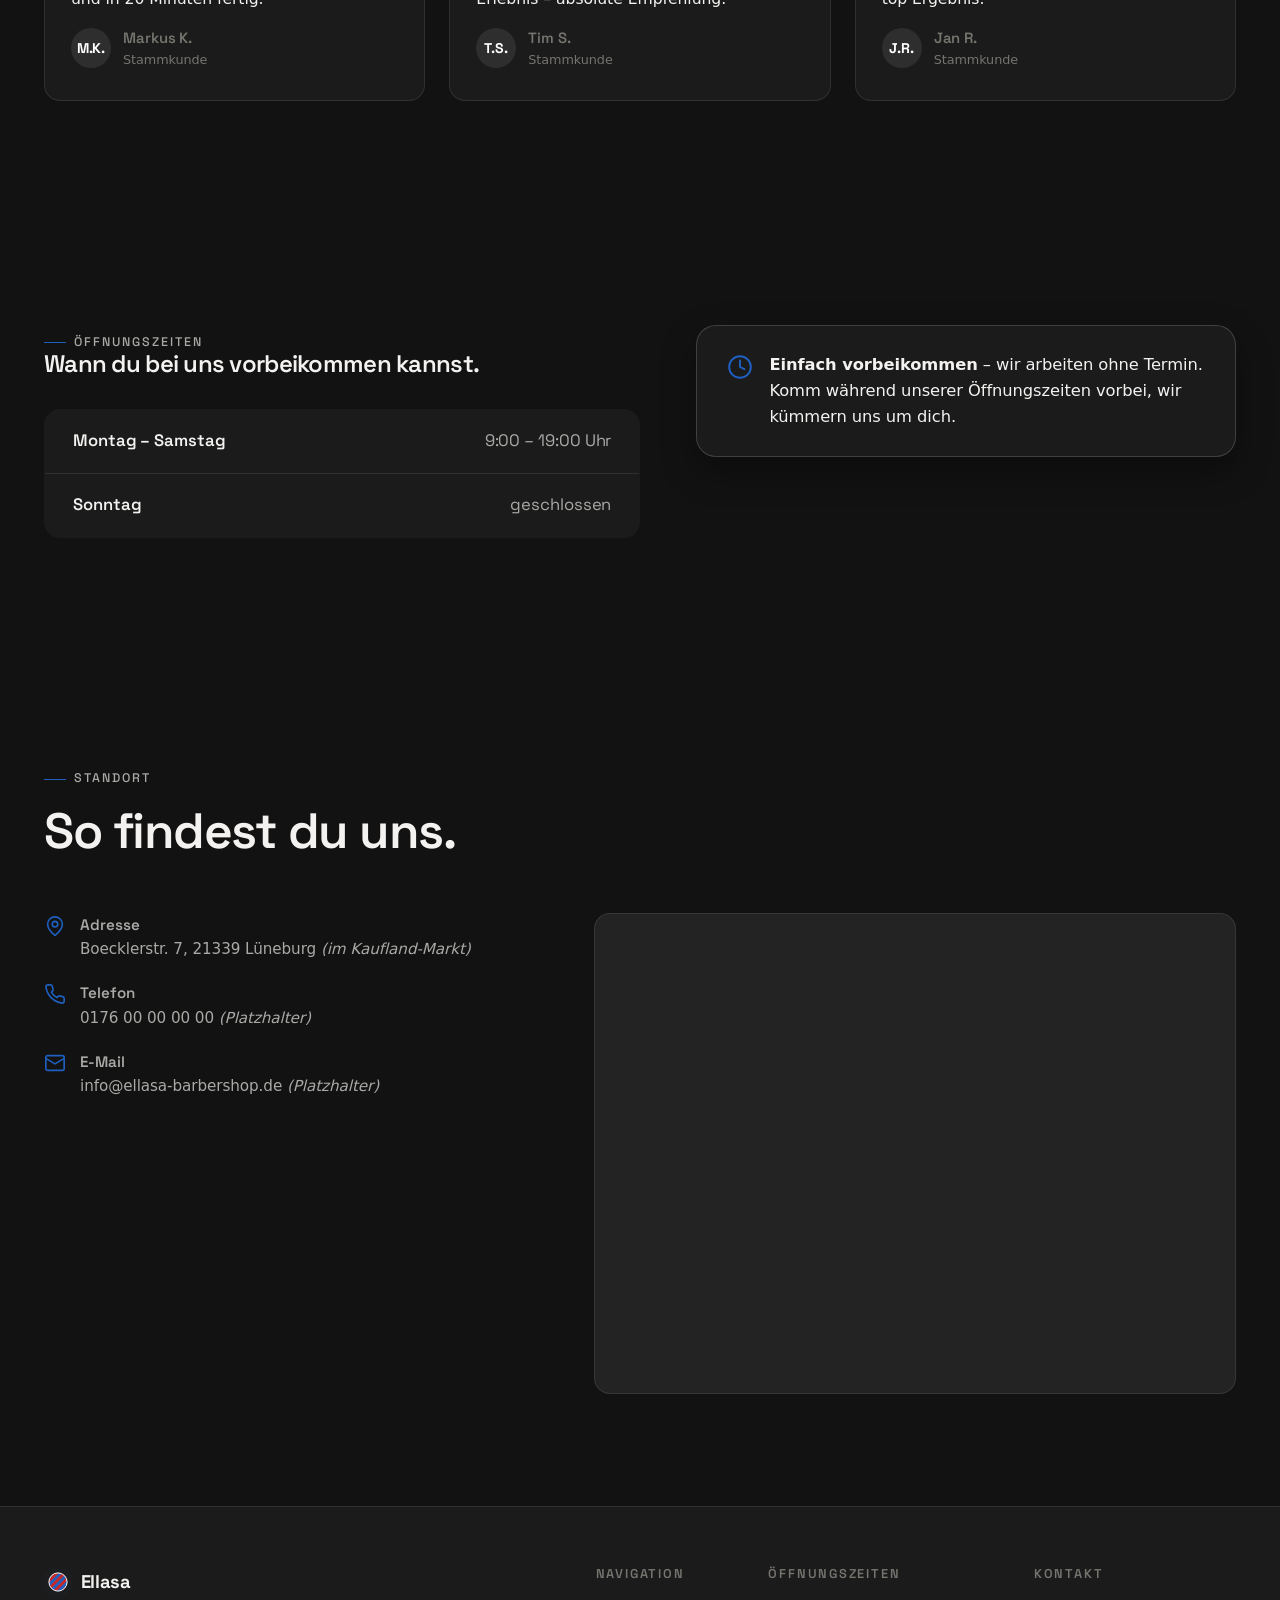
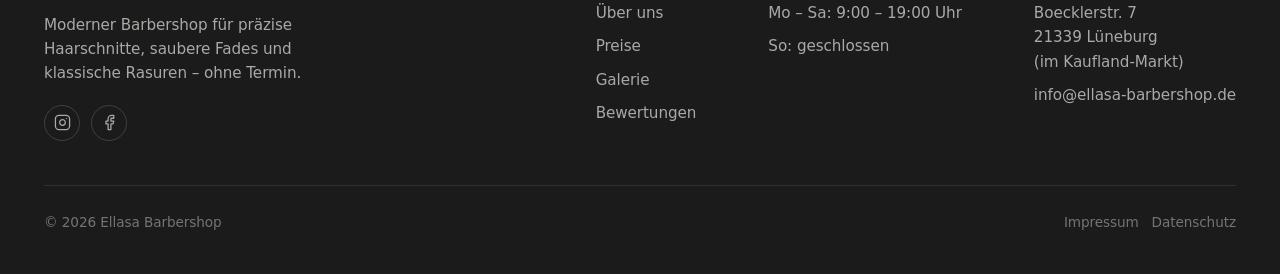
==== commit c985c536: "Add files via upload" ====
--- a/index.html
+++ b/index.html
@@ -74,10 +74,6 @@
         <a href="#oeffnungszeiten" class="btn btn-primary" data-magnetic><span>Jetzt vorbeikommen</span> <span class="btn-arrow">&rarr;</span></a>
         <a href="#preise" class="btn btn-light">Unsere Preise</a>
       </div>
-      <div class="callout callout-dark">
-        <svg viewBox="0 0 24 24" fill="none" stroke="currentColor" stroke-width="1.8" stroke-linecap="round" stroke-linejoin="round" aria-hidden="true"><path d="M13 4h3a2 2 0 0 1 2 2v14"/><path d="M2 20h3"/><path d="M13 20h9"/><path d="M10 12v.01"/><path d="M13 4.562v16.157a1 1 0 0 1-1.242.97L5 20V5.562a2 2 0 0 1 1.515-1.94l4-1A2 2 0 0 1 13 4.561Z"/></svg>
-        <p>Bei Ellasa brauchst du keinen Termin. Komm einfach während unserer Öffnungszeiten vorbei – wir kümmern uns um dich.</p>
-      </div>
     </div>
 
     <div class="hero-scrollcue" aria-hidden="true">Scrollen<span></span></div>
